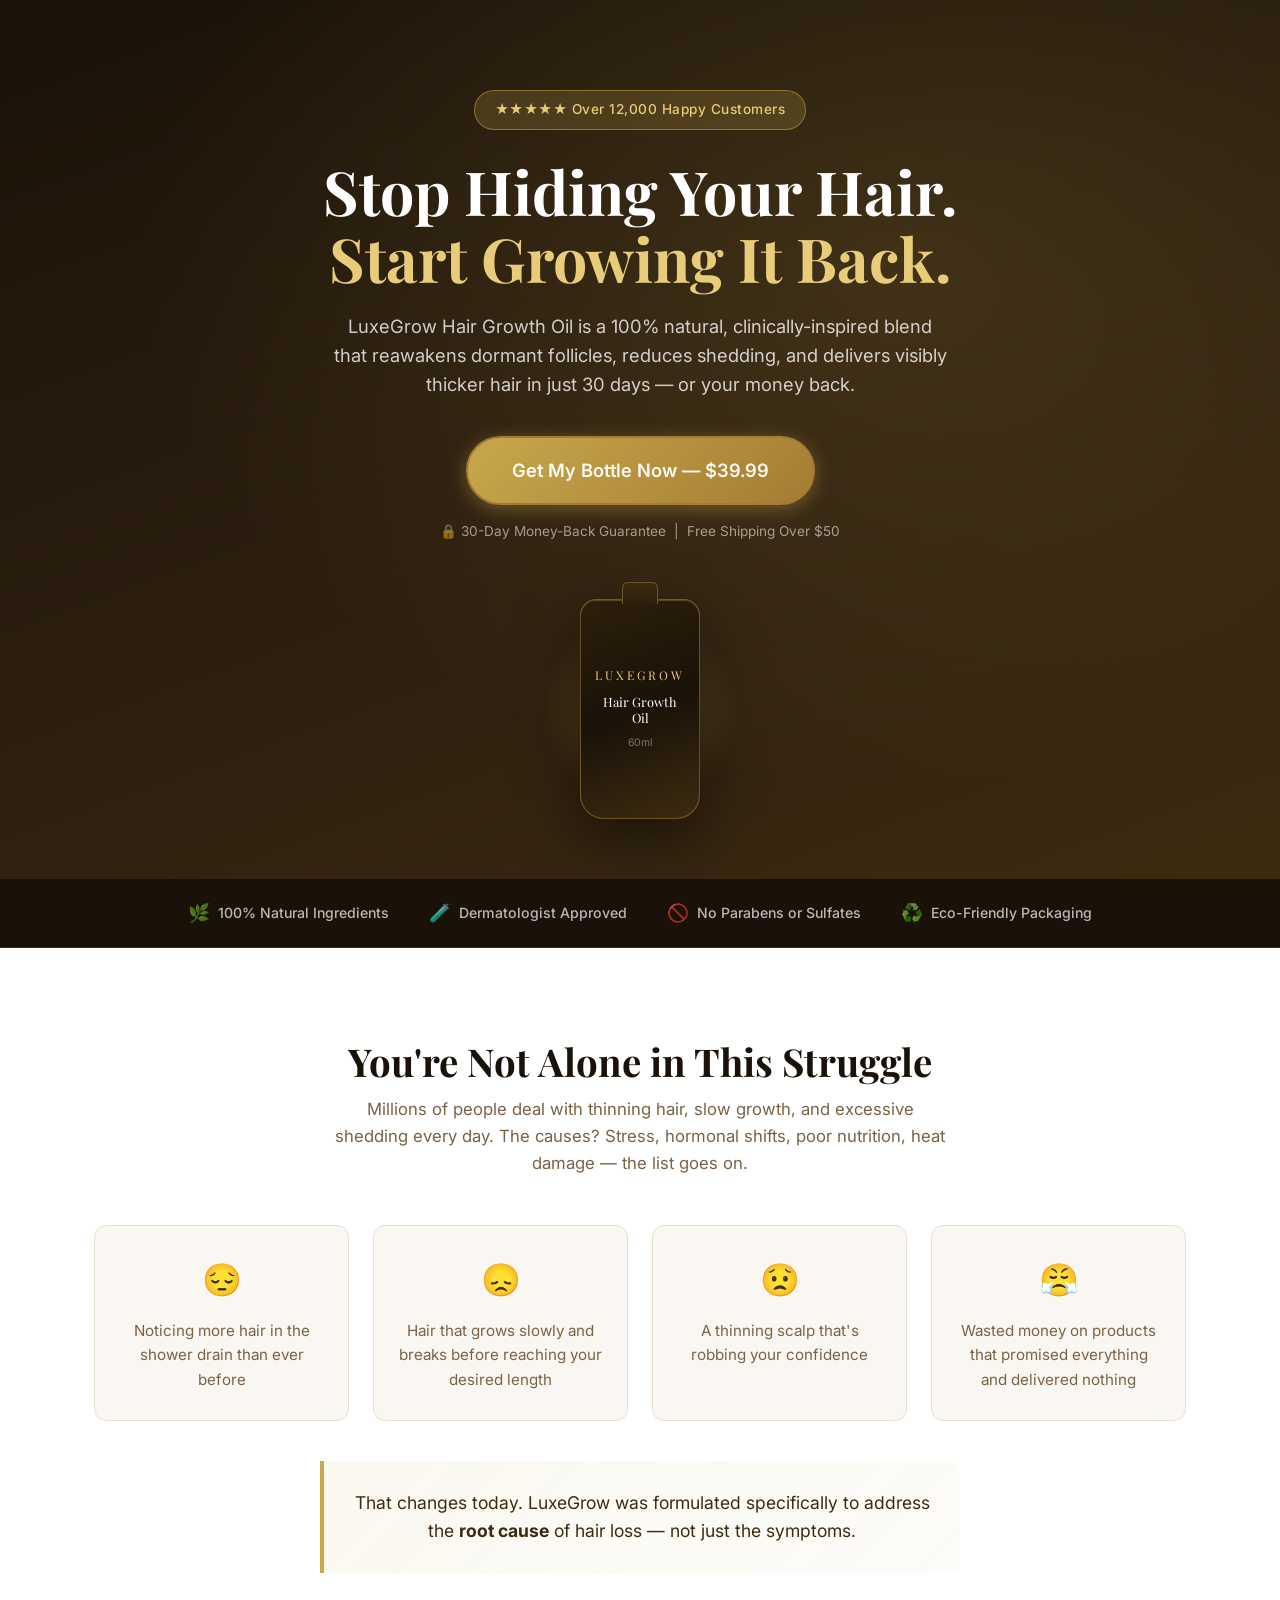
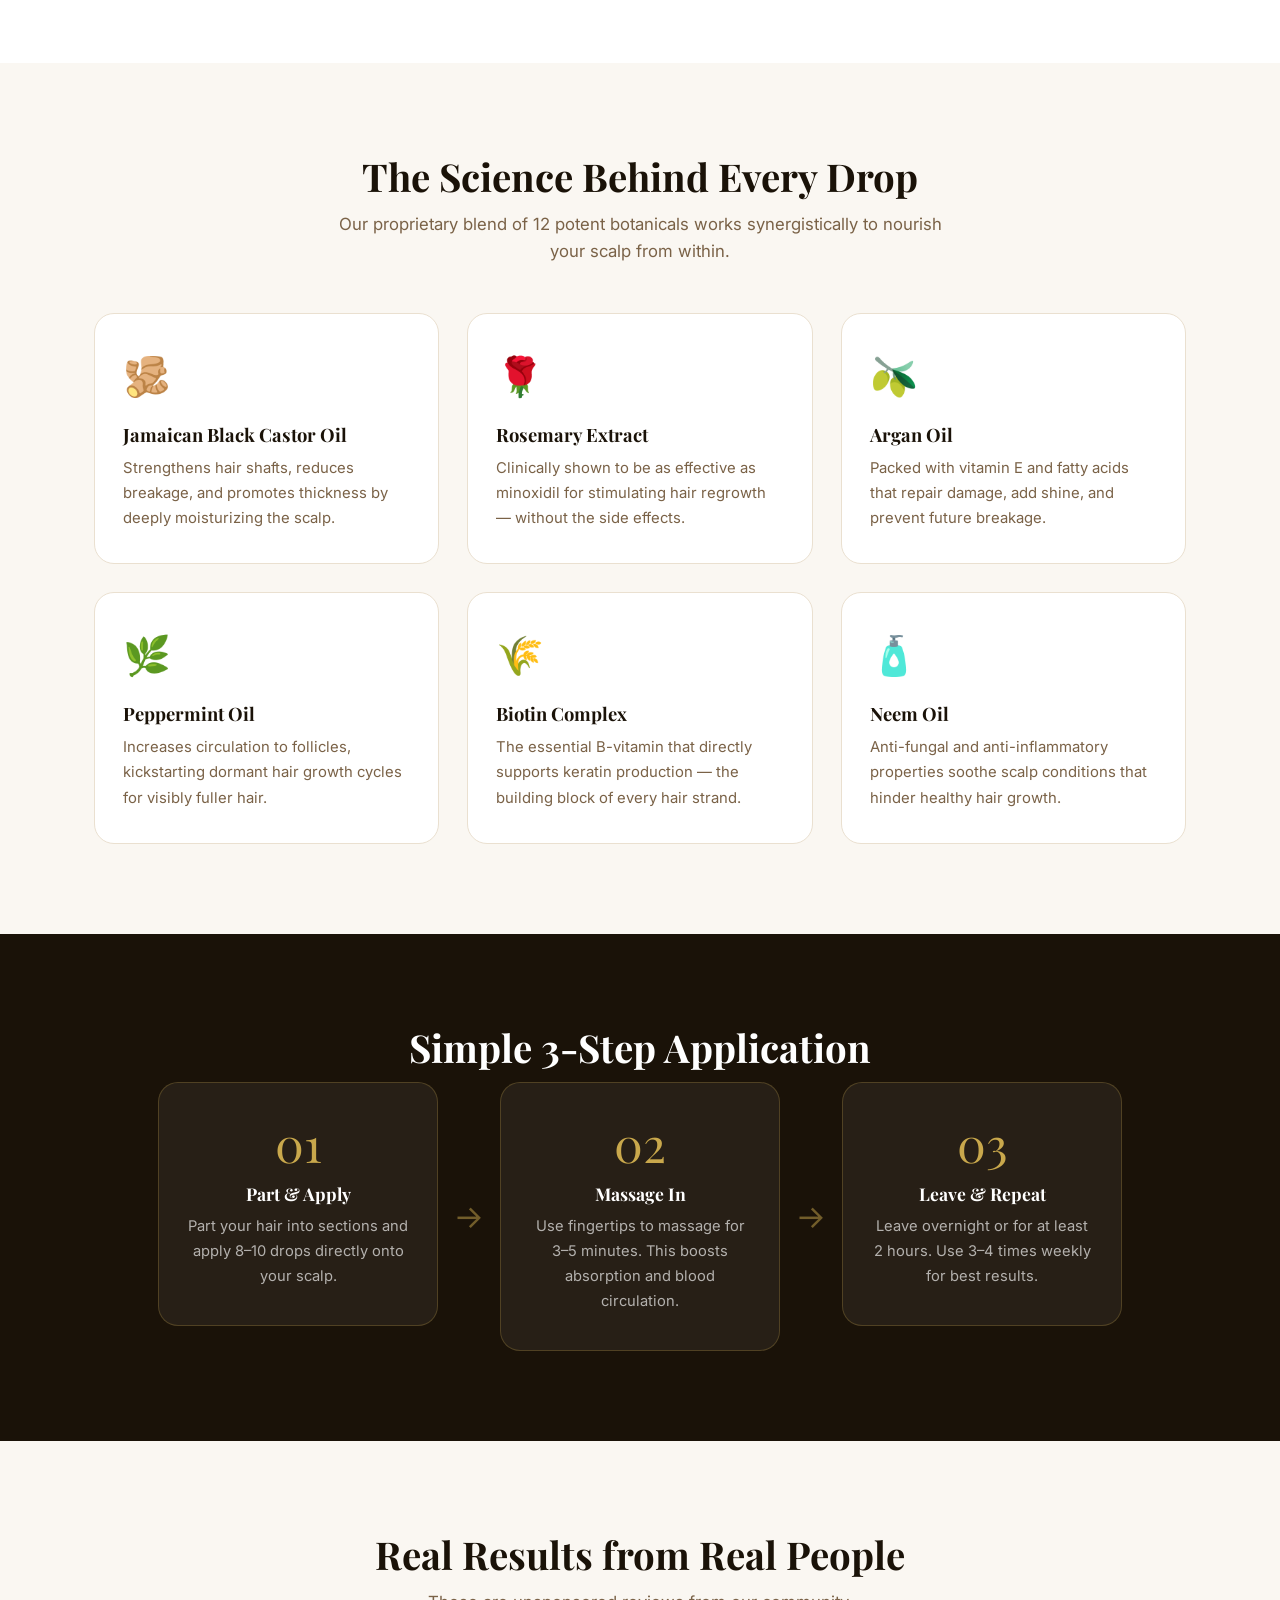
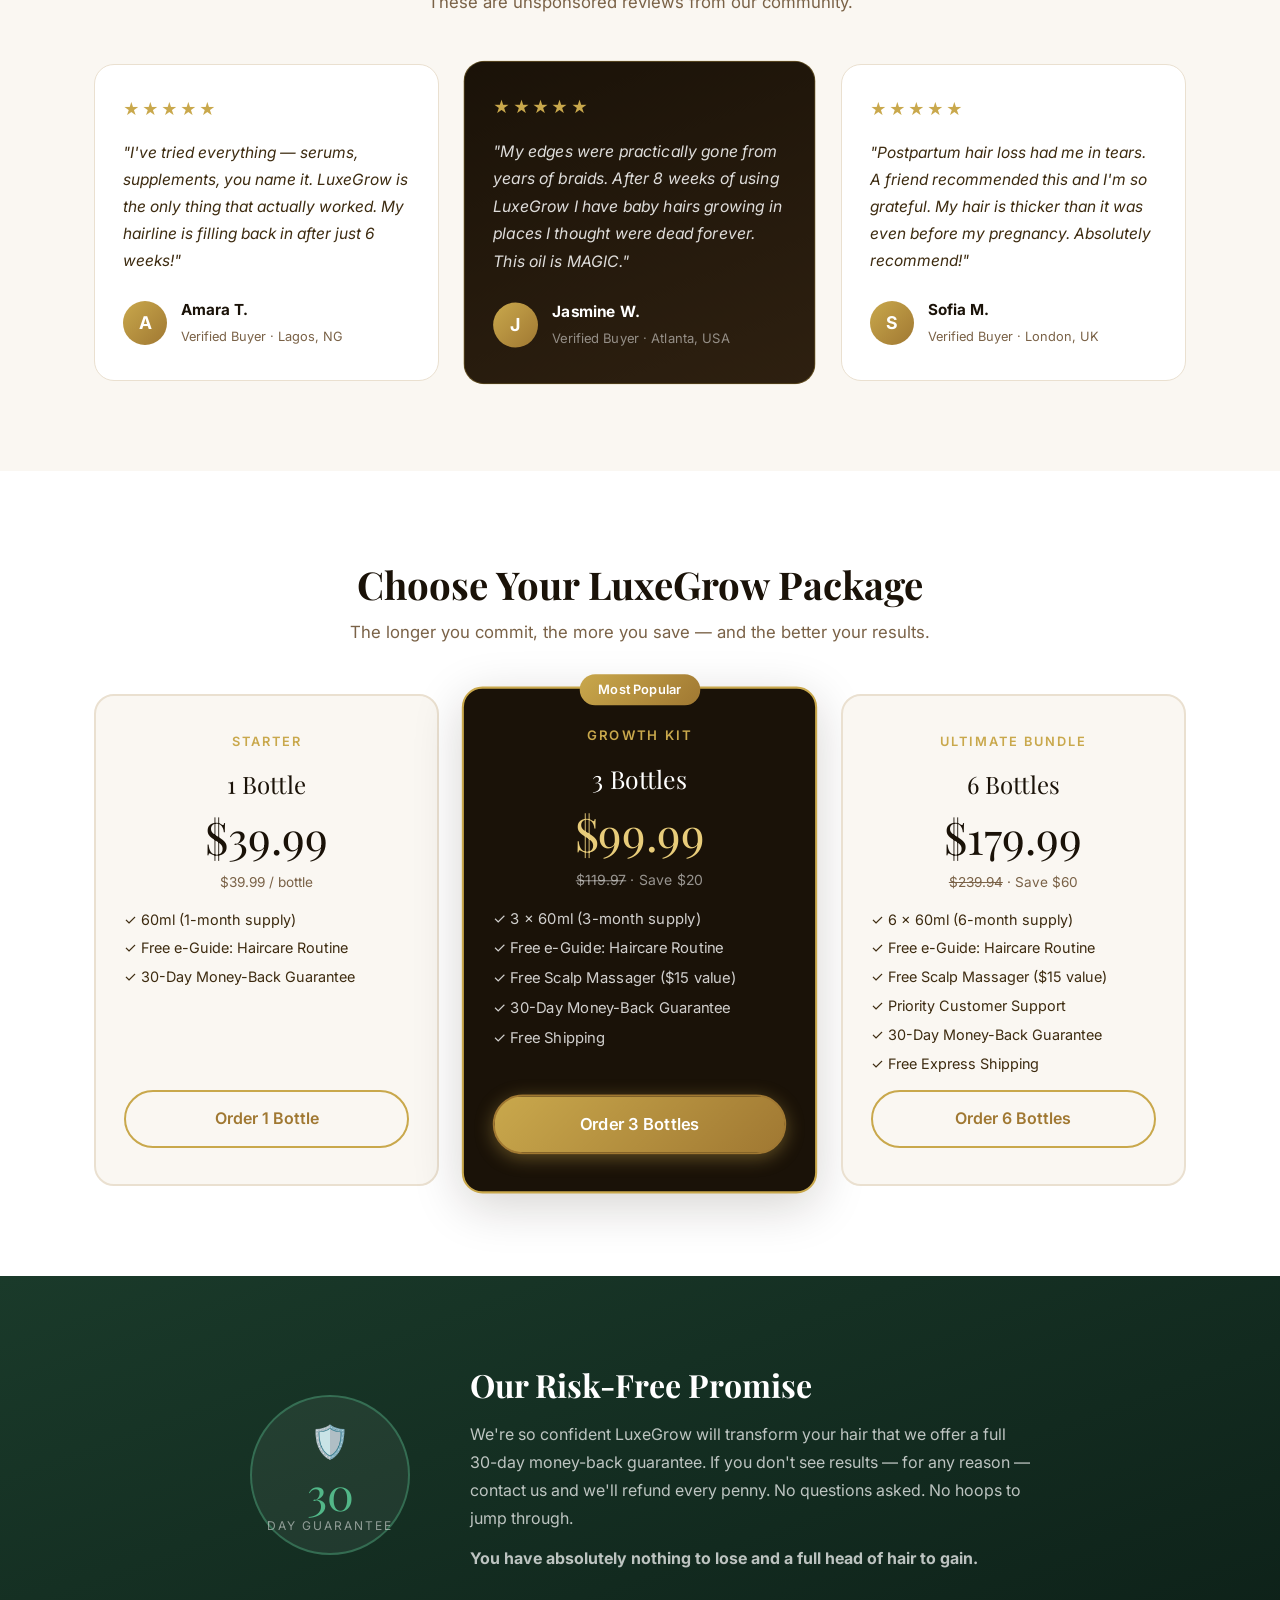
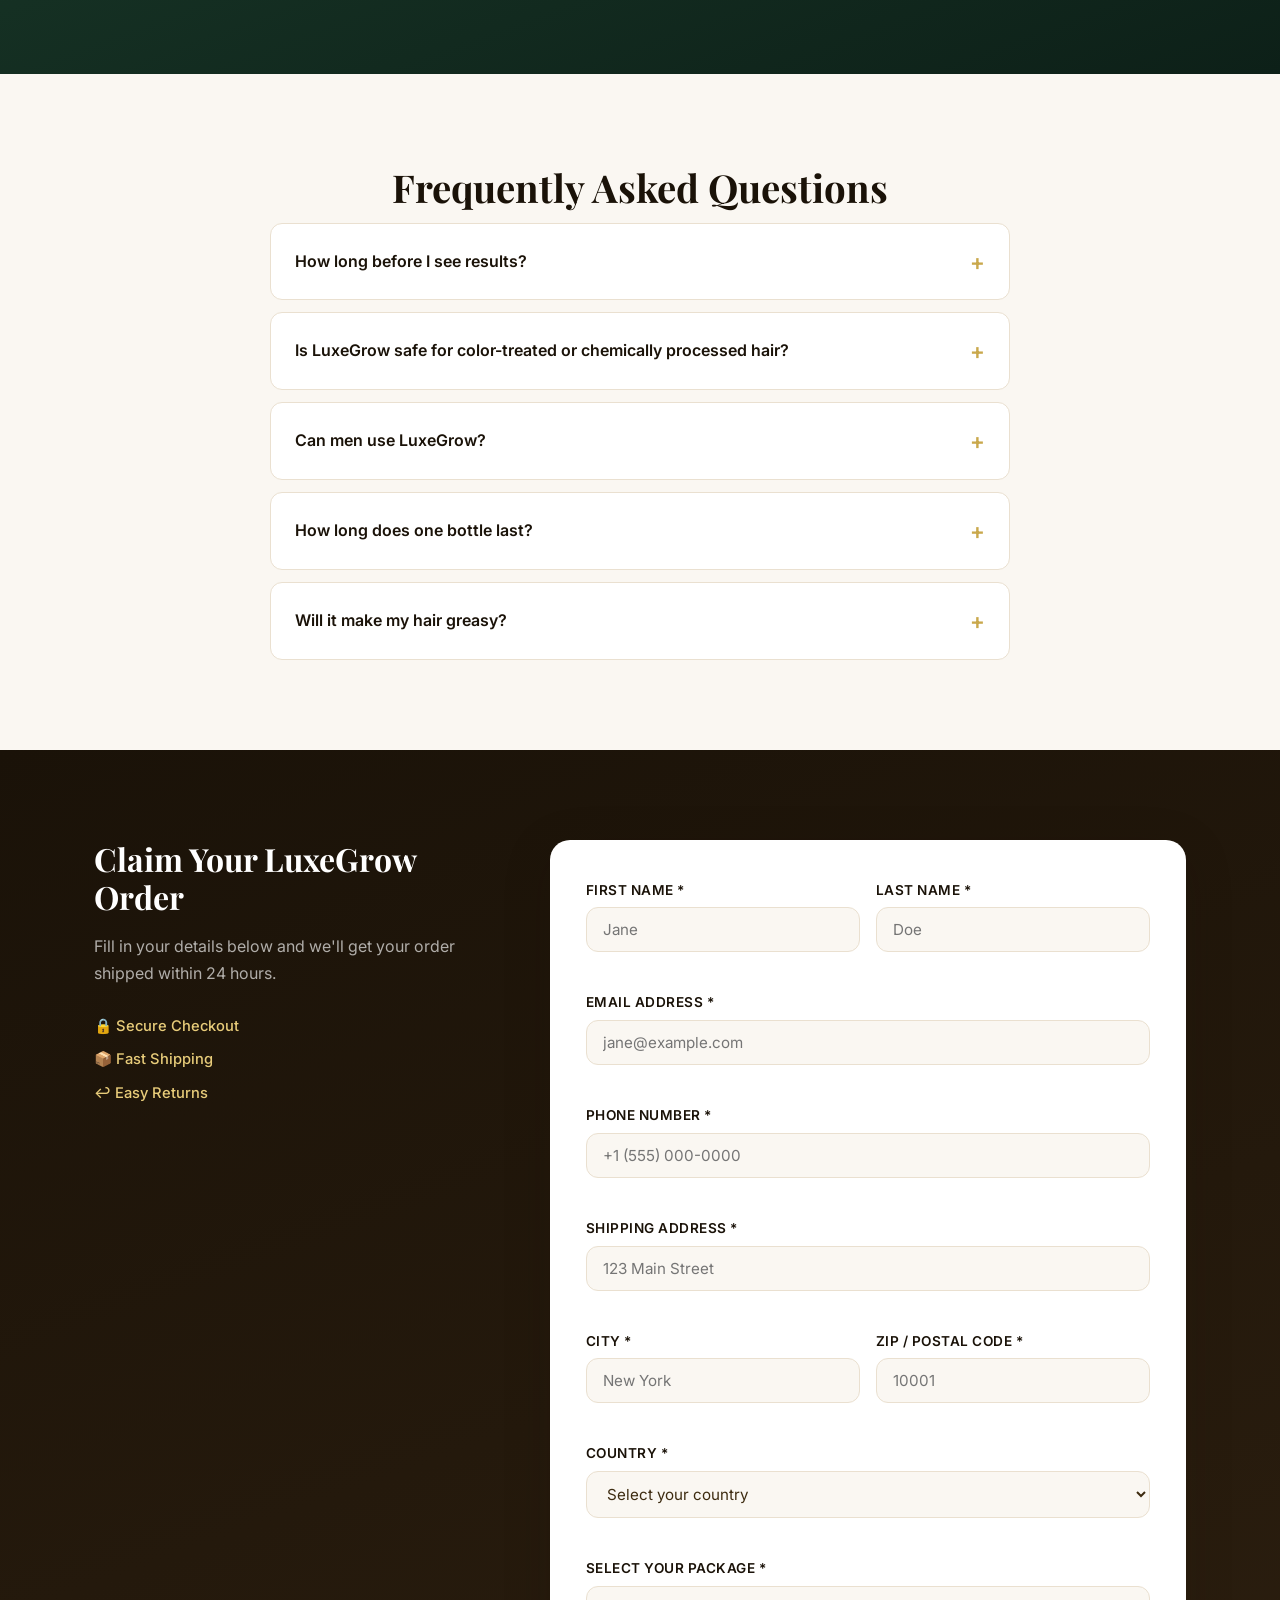
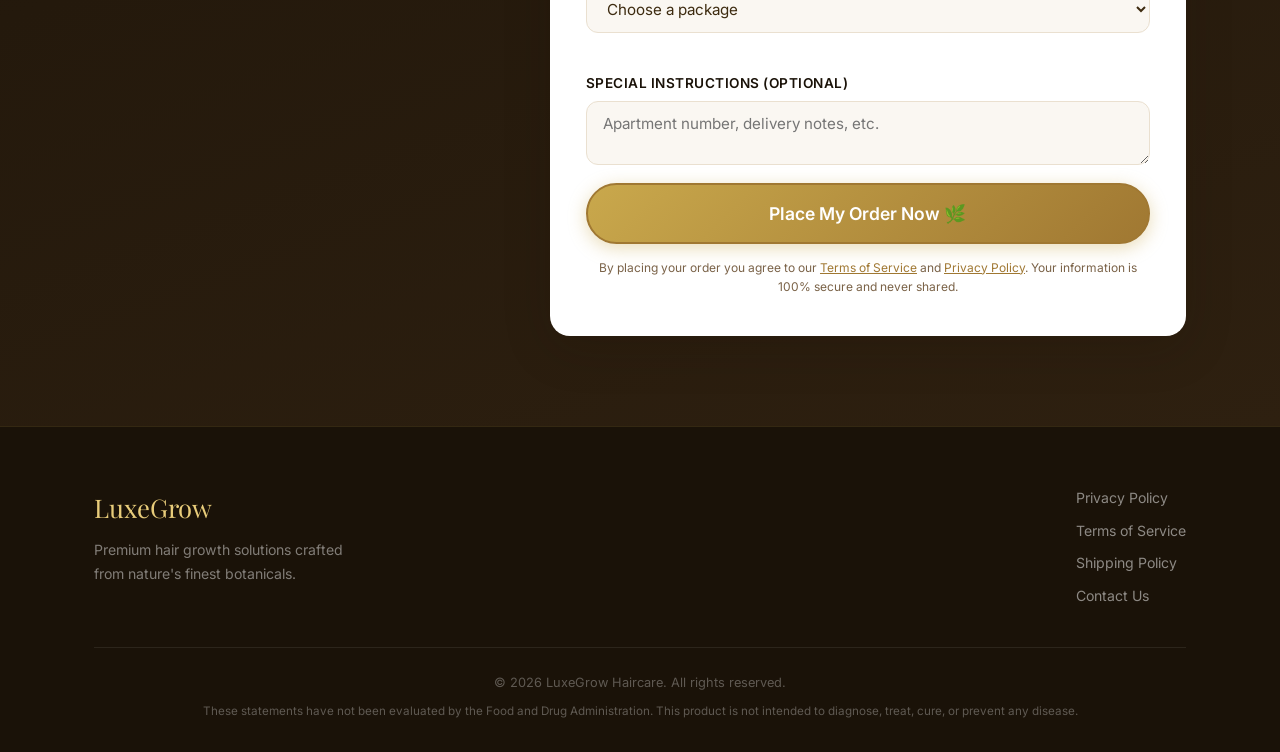
==== index.html @ 0741e871 "Add professional LuxeGrow hair growth oil sales page Full landing page with hero, ingredients, testi" ====
<!DOCTYPE html>
<html lang="en">
<head>
  <meta charset="UTF-8" />
  <meta name="viewport" content="width=device-width, initial-scale=1.0" />
  <title>LuxeGrow Hair Growth Oil — Regrow. Restore. Radiate.</title>
  <link rel="stylesheet" href="style.css" />
  <link href="https://fonts.googleapis.com/css2?family=Playfair+Display:wght@400;600;700&family=Inter:wght@300;400;500;600&display=swap" rel="stylesheet" />
</head>
<body>

  <!-- HERO -->
  <section class="hero">
    <div class="hero__badge">★★★★★ Over 12,000 Happy Customers</div>
    <h1 class="hero__headline">Stop Hiding Your Hair.<br><span>Start Growing It Back.</span></h1>
    <p class="hero__sub">LuxeGrow Hair Growth Oil is a 100% natural, clinically-inspired blend that reawakens dormant follicles, reduces shedding, and delivers visibly thicker hair in just 30 days — or your money back.</p>
    <a href="#order" class="btn btn--primary btn--lg">Get My Bottle Now — $39.99</a>
    <p class="hero__guarantee">🔒 30-Day Money-Back Guarantee &nbsp;|&nbsp; Free Shipping Over $50</p>
    <div class="hero__image-wrap">
      <div class="hero__product-visual">
        <div class="product-bottle">
          <div class="bottle-label">
            <div class="label-brand">LuxeGrow</div>
            <div class="label-name">Hair Growth<br>Oil</div>
            <div class="label-size">60ml</div>
          </div>
        </div>
        <div class="product-glow"></div>
      </div>
    </div>
  </section>

  <!-- SOCIAL PROOF BAR -->
  <section class="trust-bar">
    <div class="trust-bar__inner">
      <div class="trust-item">
        <span class="trust-icon">🌿</span>
        <span>100% Natural Ingredients</span>
      </div>
      <div class="trust-item">
        <span class="trust-icon">🧪</span>
        <span>Dermatologist Approved</span>
      </div>
      <div class="trust-item">
        <span class="trust-icon">🚫</span>
        <span>No Parabens or Sulfates</span>
      </div>
      <div class="trust-item">
        <span class="trust-icon">♻️</span>
        <span>Eco-Friendly Packaging</span>
      </div>
    </div>
  </section>

  <!-- PROBLEM / AGITATE -->
  <section class="section problem">
    <div class="container">
      <h2 class="section__title">You're Not Alone in This Struggle</h2>
      <p class="section__sub">Millions of people deal with thinning hair, slow growth, and excessive shedding every day. The causes? Stress, hormonal shifts, poor nutrition, heat damage — the list goes on.</p>
      <div class="pain-cards">
        <div class="pain-card">
          <div class="pain-icon">😔</div>
          <p>Noticing more hair in the shower drain than ever before</p>
        </div>
        <div class="pain-card">
          <div class="pain-icon">😞</div>
          <p>Hair that grows slowly and breaks before reaching your desired length</p>
        </div>
        <div class="pain-card">
          <div class="pain-icon">😟</div>
          <p>A thinning scalp that's robbing your confidence</p>
        </div>
        <div class="pain-card">
          <div class="pain-icon">😤</div>
          <p>Wasted money on products that promised everything and delivered nothing</p>
        </div>
      </div>
      <p class="problem__bridge">That changes today. LuxeGrow was formulated specifically to address the <strong>root cause</strong> of hair loss — not just the symptoms.</p>
    </div>
  </section>

  <!-- PRODUCT FEATURES -->
  <section class="section features">
    <div class="container">
      <h2 class="section__title">The Science Behind Every Drop</h2>
      <p class="section__sub">Our proprietary blend of 12 potent botanicals works synergistically to nourish your scalp from within.</p>
      <div class="features__grid">
        <div class="feature-card">
          <div class="feature-icon">🫚</div>
          <h3>Jamaican Black Castor Oil</h3>
          <p>Strengthens hair shafts, reduces breakage, and promotes thickness by deeply moisturizing the scalp.</p>
        </div>
        <div class="feature-card">
          <div class="feature-icon">🌹</div>
          <h3>Rosemary Extract</h3>
          <p>Clinically shown to be as effective as minoxidil for stimulating hair regrowth — without the side effects.</p>
        </div>
        <div class="feature-card">
          <div class="feature-icon">🫒</div>
          <h3>Argan Oil</h3>
          <p>Packed with vitamin E and fatty acids that repair damage, add shine, and prevent future breakage.</p>
        </div>
        <div class="feature-card">
          <div class="feature-icon">🌿</div>
          <h3>Peppermint Oil</h3>
          <p>Increases circulation to follicles, kickstarting dormant hair growth cycles for visibly fuller hair.</p>
        </div>
        <div class="feature-card">
          <div class="feature-icon">🌾</div>
          <h3>Biotin Complex</h3>
          <p>The essential B-vitamin that directly supports keratin production — the building block of every hair strand.</p>
        </div>
        <div class="feature-card">
          <div class="feature-icon">🧴</div>
          <h3>Neem Oil</h3>
          <p>Anti-fungal and anti-inflammatory properties soothe scalp conditions that hinder healthy hair growth.</p>
        </div>
      </div>
    </div>
  </section>

  <!-- HOW IT WORKS -->
  <section class="section how-it-works">
    <div class="container">
      <h2 class="section__title">Simple 3-Step Application</h2>
      <div class="steps">
        <div class="step">
          <div class="step__number">01</div>
          <h3>Part &amp; Apply</h3>
          <p>Part your hair into sections and apply 8–10 drops directly onto your scalp.</p>
        </div>
        <div class="step__arrow">→</div>
        <div class="step">
          <div class="step__number">02</div>
          <h3>Massage In</h3>
          <p>Use fingertips to massage for 3–5 minutes. This boosts absorption and blood circulation.</p>
        </div>
        <div class="step__arrow">→</div>
        <div class="step">
          <div class="step__number">03</div>
          <h3>Leave &amp; Repeat</h3>
          <p>Leave overnight or for at least 2 hours. Use 3–4 times weekly for best results.</p>
        </div>
      </div>
    </div>
  </section>

  <!-- BEFORE / AFTER TESTIMONIALS -->
  <section class="section testimonials">
    <div class="container">
      <h2 class="section__title">Real Results from Real People</h2>
      <p class="section__sub">These are unsponsored reviews from our community.</p>
      <div class="testimonials__grid">
        <div class="testimonial-card">
          <div class="testimonial__stars">★★★★★</div>
          <p class="testimonial__text">"I've tried everything — serums, supplements, you name it. LuxeGrow is the only thing that actually worked. My hairline is filling back in after just 6 weeks!"</p>
          <div class="testimonial__author">
            <div class="author-avatar">A</div>
            <div>
              <strong>Amara T.</strong>
              <span>Verified Buyer · Lagos, NG</span>
            </div>
          </div>
        </div>
        <div class="testimonial-card testimonial-card--featured">
          <div class="testimonial__stars">★★★★★</div>
          <p class="testimonial__text">"My edges were practically gone from years of braids. After 8 weeks of using LuxeGrow I have baby hairs growing in places I thought were dead forever. This oil is MAGIC."</p>
          <div class="testimonial__author">
            <div class="author-avatar">J</div>
            <div>
              <strong>Jasmine W.</strong>
              <span>Verified Buyer · Atlanta, USA</span>
            </div>
          </div>
        </div>
        <div class="testimonial-card">
          <div class="testimonial__stars">★★★★★</div>
          <p class="testimonial__text">"Postpartum hair loss had me in tears. A friend recommended this and I'm so grateful. My hair is thicker than it was even before my pregnancy. Absolutely recommend!"</p>
          <div class="testimonial__author">
            <div class="author-avatar">S</div>
            <div>
              <strong>Sofia M.</strong>
              <span>Verified Buyer · London, UK</span>
            </div>
          </div>
        </div>
      </div>
    </div>
  </section>

  <!-- PRICING / OFFER -->
  <section class="section pricing" id="pricing">
    <div class="container">
      <h2 class="section__title">Choose Your LuxeGrow Package</h2>
      <p class="section__sub">The longer you commit, the more you save — and the better your results.</p>
      <div class="pricing__grid">
        <div class="pricing-card">
          <div class="pricing-card__label">Starter</div>
          <div class="pricing-card__bottles">1 Bottle</div>
          <div class="pricing-card__price">$39.99</div>
          <div class="pricing-card__per">$39.99 / bottle</div>
          <ul class="pricing-card__perks">
            <li>✓ 60ml (1-month supply)</li>
            <li>✓ Free e-Guide: Haircare Routine</li>
            <li>✓ 30-Day Money-Back Guarantee</li>
          </ul>
          <a href="#order" class="btn btn--outline">Order 1 Bottle</a>
        </div>
        <div class="pricing-card pricing-card--popular">
          <div class="pricing-card__badge">Most Popular</div>
          <div class="pricing-card__label">Growth Kit</div>
          <div class="pricing-card__bottles">3 Bottles</div>
          <div class="pricing-card__price">$99.99</div>
          <div class="pricing-card__per"><s>$119.97</s> · Save $20</div>
          <ul class="pricing-card__perks">
            <li>✓ 3 × 60ml (3-month supply)</li>
            <li>✓ Free e-Guide: Haircare Routine</li>
            <li>✓ Free Scalp Massager ($15 value)</li>
            <li>✓ 30-Day Money-Back Guarantee</li>
            <li>✓ Free Shipping</li>
          </ul>
          <a href="#order" class="btn btn--primary">Order 3 Bottles</a>
        </div>
        <div class="pricing-card">
          <div class="pricing-card__label">Ultimate Bundle</div>
          <div class="pricing-card__bottles">6 Bottles</div>
          <div class="pricing-card__price">$179.99</div>
          <div class="pricing-card__per"><s>$239.94</s> · Save $60</div>
          <ul class="pricing-card__perks">
            <li>✓ 6 × 60ml (6-month supply)</li>
            <li>✓ Free e-Guide: Haircare Routine</li>
            <li>✓ Free Scalp Massager ($15 value)</li>
            <li>✓ Priority Customer Support</li>
            <li>✓ 30-Day Money-Back Guarantee</li>
            <li>✓ Free Express Shipping</li>
          </ul>
          <a href="#order" class="btn btn--outline">Order 6 Bottles</a>
        </div>
      </div>
    </div>
  </section>

  <!-- GUARANTEE -->
  <section class="section guarantee">
    <div class="container">
      <div class="guarantee__inner">
        <div class="guarantee__badge">
          <div class="guarantee__icon">🛡️</div>
          <div class="guarantee__days">30</div>
          <div class="guarantee__label">Day Guarantee</div>
        </div>
        <div class="guarantee__text">
          <h2>Our Risk-Free Promise</h2>
          <p>We're so confident LuxeGrow will transform your hair that we offer a full 30-day money-back guarantee. If you don't see results — for any reason — contact us and we'll refund every penny. No questions asked. No hoops to jump through.</p>
          <p><strong>You have absolutely nothing to lose and a full head of hair to gain.</strong></p>
        </div>
      </div>
    </div>
  </section>

  <!-- FAQ -->
  <section class="section faq">
    <div class="container">
      <h2 class="section__title">Frequently Asked Questions</h2>
      <div class="faq__list">
        <details class="faq__item">
          <summary>How long before I see results?</summary>
          <p>Most customers notice reduced shedding within 2 weeks. Visible new growth typically appears between weeks 4–8. For maximum density and thickness, we recommend a full 90-day regimen.</p>
        </details>
        <details class="faq__item">
          <summary>Is LuxeGrow safe for color-treated or chemically processed hair?</summary>
          <p>Yes! LuxeGrow is completely safe for all hair types including color-treated, relaxed, natural, and heat-styled hair. Our formula is free of harsh chemicals that could strip color or alter your hair's structure.</p>
        </details>
        <details class="faq__item">
          <summary>Can men use LuxeGrow?</summary>
          <p>Absolutely. LuxeGrow is formulated for all genders. It works effectively for both male and female pattern hair loss, receding hairlines, and general thinning.</p>
        </details>
        <details class="faq__item">
          <summary>How long does one bottle last?</summary>
          <p>One 60ml bottle lasts approximately 4–6 weeks with regular use (3–4 times per week). We recommend our 3-bottle bundle for a complete hair transformation cycle.</p>
        </details>
        <details class="faq__item">
          <summary>Will it make my hair greasy?</summary>
          <p>LuxeGrow is a lightweight, fast-absorbing formula. When used in the correct amount and massaged in properly, it absorbs without leaving a greasy residue. Always start with 8–10 drops and adjust to your preference.</p>
        </details>
      </div>
    </div>
  </section>

  <!-- ORDER FORM -->
  <section class="section order-section" id="order">
    <div class="container">
      <div class="order__wrapper">
        <div class="order__left">
          <h2>Claim Your LuxeGrow Order</h2>
          <p>Fill in your details below and we'll get your order shipped within 24 hours.</p>
          <div class="order__trust">
            <span>🔒 Secure Checkout</span>
            <span>📦 Fast Shipping</span>
            <span>↩️ Easy Returns</span>
          </div>
        </div>
        <div class="order__right">
          <form id="orderForm" class="order-form" novalidate>
            <div class="form-row">
              <div class="form-group">
                <label for="firstName">First Name *</label>
                <input type="text" id="firstName" name="firstName" placeholder="Jane" required />
                <span class="form-error" id="firstNameError"></span>
              </div>
              <div class="form-group">
                <label for="lastName">Last Name *</label>
                <input type="text" id="lastName" name="lastName" placeholder="Doe" required />
                <span class="form-error" id="lastNameError"></span>
              </div>
            </div>
            <div class="form-group">
              <label for="email">Email Address *</label>
              <input type="email" id="email" name="email" placeholder="jane@example.com" required />
              <span class="form-error" id="emailError"></span>
            </div>
            <div class="form-group">
              <label for="phone">Phone Number *</label>
              <input type="tel" id="phone" name="phone" placeholder="+1 (555) 000-0000" required />
              <span class="form-error" id="phoneError"></span>
            </div>
            <div class="form-group">
              <label for="address">Shipping Address *</label>
              <input type="text" id="address" name="address" placeholder="123 Main Street" required />
              <span class="form-error" id="addressError"></span>
            </div>
            <div class="form-row">
              <div class="form-group">
                <label for="city">City *</label>
                <input type="text" id="city" name="city" placeholder="New York" required />
                <span class="form-error" id="cityError"></span>
              </div>
              <div class="form-group">
                <label for="zip">ZIP / Postal Code *</label>
                <input type="text" id="zip" name="zip" placeholder="10001" required />
                <span class="form-error" id="zipError"></span>
              </div>
            </div>
            <div class="form-group">
              <label for="country">Country *</label>
              <select id="country" name="country" required>
                <option value="">Select your country</option>
                <option value="US">United States</option>
                <option value="GB">United Kingdom</option>
                <option value="CA">Canada</option>
                <option value="AU">Australia</option>
                <option value="NG">Nigeria</option>
                <option value="ZA">South Africa</option>
                <option value="GH">Ghana</option>
                <option value="OTHER">Other</option>
              </select>
              <span class="form-error" id="countryError"></span>
            </div>
            <div class="form-group">
              <label for="package">Select Your Package *</label>
              <select id="package" name="package" required>
                <option value="">Choose a package</option>
                <option value="starter">Starter — 1 Bottle · $39.99</option>
                <option value="growth">Growth Kit — 3 Bottles · $99.99 (Save $20)</option>
                <option value="ultimate">Ultimate Bundle — 6 Bottles · $179.99 (Save $60)</option>
              </select>
              <span class="form-error" id="packageError"></span>
            </div>
            <div class="form-group">
              <label for="notes">Special Instructions (optional)</label>
              <textarea id="notes" name="notes" rows="2" placeholder="Apartment number, delivery notes, etc."></textarea>
            </div>
            <button type="submit" class="btn btn--primary btn--full" id="submitBtn">
              <span id="btnText">Place My Order Now 🌿</span>
              <span id="btnLoading" style="display:none;">Processing...</span>
            </button>
            <p class="form__disclaimer">By placing your order you agree to our <a href="#">Terms of Service</a> and <a href="#">Privacy Policy</a>. Your information is 100% secure and never shared.</p>
          </form>
        </div>
      </div>
    </div>
  </section>

  <!-- FOOTER -->
  <footer class="footer">
    <div class="container">
      <div class="footer__inner">
        <div class="footer__brand">
          <div class="footer__logo">LuxeGrow</div>
          <p>Premium hair growth solutions crafted from nature's finest botanicals.</p>
        </div>
        <div class="footer__links">
          <a href="#">Privacy Policy</a>
          <a href="#">Terms of Service</a>
          <a href="#">Shipping Policy</a>
          <a href="#">Contact Us</a>
        </div>
      </div>
      <div class="footer__bottom">
        <p>© 2026 LuxeGrow Haircare. All rights reserved.</p>
        <p class="footer__disclaimer">These statements have not been evaluated by the Food and Drug Administration. This product is not intended to diagnose, treat, cure, or prevent any disease.</p>
      </div>
    </div>
  </footer>

  <script src="script.js"></script>
</body>
</html>
---- style.css ----
/* ============================================================
   LuxeGrow Haircare — Sales Page Styles
   ============================================================ */

*, *::before, *::after { box-sizing: border-box; margin: 0; padding: 0; }

:root {
  --gold:       #C9A84C;
  --gold-light: #E8CC7A;
  --gold-dark:  #A07832;
  --cream:      #FAF7F2;
  --dark:       #1A1208;
  --dark-mid:   #2E2010;
  --text:       #3D2B10;
  --text-light: #7A6247;
  --white:      #FFFFFF;
  --border:     #EAE0D0;
  --green:      #2D6A4F;
  --green-light:#52B788;
  --radius:     12px;
  --radius-lg:  20px;
  --shadow:     0 4px 24px rgba(26,18,8,0.10);
  --shadow-lg:  0 12px 48px rgba(26,18,8,0.18);
}

html { scroll-behavior: smooth; }

body {
  font-family: 'Inter', sans-serif;
  color: var(--text);
  background: var(--cream);
  line-height: 1.6;
}

.container {
  max-width: 1140px;
  margin: 0 auto;
  padding: 0 24px;
}

/* ── TYPOGRAPHY ─────────────────────────────────────────── */
h1, h2, h3 { font-family: 'Playfair Display', serif; line-height: 1.2; }

.section__title {
  font-size: clamp(1.8rem, 3vw, 2.8rem);
  color: var(--dark);
  text-align: center;
  margin-bottom: 12px;
}

.section__sub {
  font-size: 1.05rem;
  color: var(--text-light);
  text-align: center;
  max-width: 620px;
  margin: 0 auto 48px;
}

/* ── BUTTONS ────────────────────────────────────────────── */
.btn {
  display: inline-block;
  padding: 14px 32px;
  border-radius: 50px;
  font-family: 'Inter', sans-serif;
  font-weight: 600;
  font-size: 1rem;
  text-decoration: none;
  cursor: pointer;
  border: 2px solid transparent;
  transition: all 0.25s ease;
  text-align: center;
}

.btn--primary {
  background: linear-gradient(135deg, var(--gold), var(--gold-dark));
  color: var(--white);
  border-color: var(--gold-dark);
  box-shadow: 0 4px 18px rgba(201,168,76,0.40);
}
.btn--primary:hover {
  background: linear-gradient(135deg, var(--gold-light), var(--gold));
  transform: translateY(-2px);
  box-shadow: 0 8px 28px rgba(201,168,76,0.55);
}

.btn--outline {
  background: transparent;
  color: var(--gold-dark);
  border-color: var(--gold);
}
.btn--outline:hover {
  background: var(--gold);
  color: var(--white);
  transform: translateY(-2px);
}

.btn--lg { padding: 18px 44px; font-size: 1.15rem; }
.btn--full { width: 100%; padding: 18px; font-size: 1.1rem; }

/* ── HERO ───────────────────────────────────────────────── */
.hero {
  background: linear-gradient(160deg, var(--dark) 0%, var(--dark-mid) 60%, #3D2B10 100%);
  color: var(--white);
  text-align: center;
  padding: 90px 24px 60px;
  position: relative;
  overflow: hidden;
}

.hero::before {
  content: '';
  position: absolute;
  inset: 0;
  background: radial-gradient(ellipse at 70% 30%, rgba(201,168,76,0.15) 0%, transparent 60%);
}

.hero__badge {
  display: inline-block;
  background: rgba(201,168,76,0.2);
  border: 1px solid rgba(201,168,76,0.5);
  color: var(--gold-light);
  padding: 8px 20px;
  border-radius: 50px;
  font-size: 0.85rem;
  font-weight: 500;
  letter-spacing: 0.5px;
  margin-bottom: 28px;
  position: relative;
}

.hero__headline {
  font-size: clamp(2.2rem, 5vw, 3.8rem);
  color: var(--white);
  max-width: 760px;
  margin: 0 auto 20px;
  line-height: 1.1;
  position: relative;
}

.hero__headline span {
  color: var(--gold-light);
  display: block;
}

.hero__sub {
  font-size: clamp(1rem, 1.5vw, 1.15rem);
  color: rgba(255,255,255,0.78);
  max-width: 620px;
  margin: 0 auto 36px;
  position: relative;
}

.hero__guarantee {
  margin-top: 16px;
  font-size: 0.85rem;
  color: rgba(255,255,255,0.55);
  position: relative;
}

/* Product bottle illustration */
.hero__image-wrap {
  display: flex;
  justify-content: center;
  margin-top: 56px;
  position: relative;
}

.hero__product-visual {
  position: relative;
  display: inline-flex;
  align-items: center;
  justify-content: center;
}

.product-bottle {
  width: 120px;
  height: 220px;
  background: linear-gradient(160deg, #2D1F0A 0%, #1A1208 50%, #3D2B10 100%);
  border-radius: 16px 16px 24px 24px;
  border: 1px solid rgba(201,168,76,0.4);
  display: flex;
  align-items: center;
  justify-content: center;
  box-shadow: 0 20px 60px rgba(0,0,0,0.5), inset 0 1px 0 rgba(201,168,76,0.3);
  position: relative;
  z-index: 2;
  animation: floatBottle 3s ease-in-out infinite;
}

.product-bottle::before {
  content: '';
  position: absolute;
  top: -18px;
  left: 50%;
  transform: translateX(-50%);
  width: 36px;
  height: 22px;
  background: linear-gradient(180deg, #3D2B10, #2D1F0A);
  border-radius: 6px 6px 0 0;
  border: 1px solid rgba(201,168,76,0.4);
  border-bottom: none;
}

.bottle-label {
  text-align: center;
  padding: 16px 10px;
}

.label-brand {
  font-family: 'Playfair Display', serif;
  color: var(--gold-light);
  font-size: 0.75rem;
  letter-spacing: 3px;
  text-transform: uppercase;
  margin-bottom: 8px;
}

.label-name {
  font-family: 'Playfair Display', serif;
  color: var(--white);
  font-size: 0.8rem;
  line-height: 1.3;
  margin-bottom: 8px;
}

.label-size {
  color: rgba(255,255,255,0.4);
  font-size: 0.65rem;
}

.product-glow {
  position: absolute;
  width: 200px;
  height: 200px;
  background: radial-gradient(circle, rgba(201,168,76,0.35) 0%, transparent 70%);
  border-radius: 50%;
  z-index: 1;
  animation: pulseGlow 3s ease-in-out infinite;
}

@keyframes floatBottle {
  0%, 100% { transform: translateY(0); }
  50% { transform: translateY(-12px); }
}

@keyframes pulseGlow {
  0%, 100% { opacity: 0.5; transform: scale(1); }
  50% { opacity: 1; transform: scale(1.15); }
}

/* ── TRUST BAR ──────────────────────────────────────────── */
.trust-bar {
  background: var(--dark);
  padding: 20px 24px;
  border-bottom: 1px solid rgba(201,168,76,0.2);
}

.trust-bar__inner {
  max-width: 1140px;
  margin: 0 auto;
  display: flex;
  justify-content: center;
  align-items: center;
  gap: 40px;
  flex-wrap: wrap;
}

.trust-item {
  display: flex;
  align-items: center;
  gap: 8px;
  color: rgba(255,255,255,0.7);
  font-size: 0.88rem;
  font-weight: 500;
}

.trust-icon { font-size: 1.1rem; }

/* ── SECTIONS ───────────────────────────────────────────── */
.section {
  padding: 90px 0;
}

/* ── PROBLEM ────────────────────────────────────────────── */
.problem { background: var(--white); }

.pain-cards {
  display: grid;
  grid-template-columns: repeat(auto-fit, minmax(220px, 1fr));
  gap: 24px;
  margin-bottom: 40px;
}

.pain-card {
  background: var(--cream);
  border: 1px solid var(--border);
  border-radius: var(--radius);
  padding: 28px 24px;
  text-align: center;
}

.pain-icon { font-size: 2rem; margin-bottom: 14px; }

.pain-card p { color: var(--text-light); font-size: 0.95rem; }

.problem__bridge {
  text-align: center;
  font-size: 1.1rem;
  color: var(--text);
  max-width: 640px;
  margin: 0 auto;
  padding: 28px;
  background: linear-gradient(135deg, rgba(201,168,76,0.08), rgba(201,168,76,0.04));
  border-left: 4px solid var(--gold);
  border-radius: 0 var(--radius) var(--radius) 0;
}

/* ── FEATURES ───────────────────────────────────────────── */
.features { background: var(--cream); }

.features__grid {
  display: grid;
  grid-template-columns: repeat(auto-fit, minmax(300px, 1fr));
  gap: 28px;
}

.feature-card {
  background: var(--white);
  border: 1px solid var(--border);
  border-radius: var(--radius-lg);
  padding: 32px 28px;
  transition: transform 0.25s ease, box-shadow 0.25s ease;
}

.feature-card:hover {
  transform: translateY(-4px);
  box-shadow: var(--shadow-lg);
}

.feature-icon { font-size: 2.4rem; margin-bottom: 16px; }

.feature-card h3 {
  font-family: 'Playfair Display', serif;
  font-size: 1.15rem;
  color: var(--dark);
  margin-bottom: 10px;
}

.feature-card p { color: var(--text-light); font-size: 0.93rem; line-height: 1.7; }

/* ── HOW IT WORKS ───────────────────────────────────────── */
.how-it-works { background: var(--dark); }
.how-it-works .section__title { color: var(--white); }
.how-it-works .section__sub { color: rgba(255,255,255,0.6); }

.steps {
  display: flex;
  align-items: flex-start;
  justify-content: center;
  gap: 16px;
  flex-wrap: wrap;
}

.step {
  background: rgba(255,255,255,0.06);
  border: 1px solid rgba(201,168,76,0.25);
  border-radius: var(--radius-lg);
  padding: 36px 28px;
  max-width: 280px;
  text-align: center;
  flex: 1;
  min-width: 220px;
}

.step__number {
  font-family: 'Playfair Display', serif;
  font-size: 3rem;
  color: var(--gold);
  line-height: 1;
  margin-bottom: 16px;
}

.step h3 {
  color: var(--white);
  font-size: 1.1rem;
  margin-bottom: 10px;
}

.step p { color: rgba(255,255,255,0.65); font-size: 0.92rem; line-height: 1.7; }

.step__arrow {
  font-size: 2rem;
  color: var(--gold);
  align-self: center;
  opacity: 0.5;
}

/* ── TESTIMONIALS ───────────────────────────────────────── */
.testimonials { background: var(--cream); }

.testimonials__grid {
  display: grid;
  grid-template-columns: repeat(auto-fit, minmax(280px, 1fr));
  gap: 28px;
}

.testimonial-card {
  background: var(--white);
  border: 1px solid var(--border);
  border-radius: var(--radius-lg);
  padding: 32px 28px;
}

.testimonial-card--featured {
  background: linear-gradient(160deg, var(--dark), var(--dark-mid));
  border-color: rgba(201,168,76,0.35);
  transform: scale(1.02);
}

.testimonial__stars {
  color: var(--gold);
  font-size: 1rem;
  letter-spacing: 2px;
  margin-bottom: 16px;
}

.testimonial__text {
  font-size: 0.97rem;
  line-height: 1.75;
  color: var(--text);
  margin-bottom: 24px;
  font-style: italic;
}

.testimonial-card--featured .testimonial__text { color: rgba(255,255,255,0.85); }

.testimonial__author {
  display: flex;
  align-items: center;
  gap: 14px;
}

.author-avatar {
  width: 44px;
  height: 44px;
  border-radius: 50%;
  background: linear-gradient(135deg, var(--gold), var(--gold-dark));
  display: flex;
  align-items: center;
  justify-content: center;
  color: var(--white);
  font-weight: 700;
  font-size: 1.1rem;
  flex-shrink: 0;
}

.testimonial__author strong {
  display: block;
  color: var(--dark);
  font-size: 0.95rem;
}

.testimonial-card--featured .testimonial__author strong { color: var(--white); }

.testimonial__author span {
  font-size: 0.8rem;
  color: var(--text-light);
}

.testimonial-card--featured .testimonial__author span { color: rgba(255,255,255,0.5); }

/* ── PRICING ────────────────────────────────────────────── */
.pricing { background: var(--white); }

.pricing__grid {
  display: grid;
  grid-template-columns: repeat(auto-fit, minmax(280px, 1fr));
  gap: 28px;
  align-items: stretch;
}

.pricing-card {
  background: var(--cream);
  border: 2px solid var(--border);
  border-radius: var(--radius-lg);
  padding: 36px 28px;
  text-align: center;
  position: relative;
  display: flex;
  flex-direction: column;
  gap: 12px;
}

.pricing-card--popular {
  background: var(--dark);
  border-color: var(--gold);
  color: var(--white);
  transform: scale(1.03);
  box-shadow: var(--shadow-lg);
}

.pricing-card__badge {
  position: absolute;
  top: -14px;
  left: 50%;
  transform: translateX(-50%);
  background: linear-gradient(135deg, var(--gold), var(--gold-dark));
  color: var(--white);
  padding: 5px 18px;
  border-radius: 50px;
  font-size: 0.78rem;
  font-weight: 600;
  white-space: nowrap;
}

.pricing-card__label {
  font-size: 0.8rem;
  text-transform: uppercase;
  letter-spacing: 2px;
  color: var(--gold);
  font-weight: 600;
}

.pricing-card__bottles {
  font-family: 'Playfair Display', serif;
  font-size: 1.5rem;
  color: var(--dark);
}

.pricing-card--popular .pricing-card__bottles { color: var(--white); }

.pricing-card__price {
  font-family: 'Playfair Display', serif;
  font-size: 2.8rem;
  color: var(--dark);
  line-height: 1;
}

.pricing-card--popular .pricing-card__price { color: var(--gold-light); }

.pricing-card__per {
  font-size: 0.85rem;
  color: var(--text-light);
}

.pricing-card--popular .pricing-card__per { color: rgba(255,255,255,0.55); }

.pricing-card__perks {
  list-style: none;
  text-align: left;
  font-size: 0.9rem;
  color: var(--text);
  line-height: 2;
  flex: 1;
}

.pricing-card--popular .pricing-card__perks { color: rgba(255,255,255,0.8); }

/* ── GUARANTEE ──────────────────────────────────────────── */
.guarantee {
  background: linear-gradient(160deg, #1A3A2A, #0D2018);
}

.guarantee__inner {
  display: flex;
  align-items: center;
  gap: 60px;
  flex-wrap: wrap;
  justify-content: center;
}

.guarantee__badge {
  text-align: center;
  flex-shrink: 0;
  background: rgba(255,255,255,0.06);
  border: 2px solid rgba(82,183,136,0.4);
  border-radius: 50%;
  width: 160px;
  height: 160px;
  display: flex;
  flex-direction: column;
  align-items: center;
  justify-content: center;
}

.guarantee__icon { font-size: 2rem; margin-bottom: 4px; }

.guarantee__days {
  font-family: 'Playfair Display', serif;
  font-size: 2.8rem;
  color: var(--green-light);
  line-height: 1;
}

.guarantee__label {
  font-size: 0.75rem;
  text-transform: uppercase;
  letter-spacing: 2px;
  color: rgba(255,255,255,0.5);
}

.guarantee__text { max-width: 560px; }

.guarantee__text h2 {
  color: var(--white);
  font-size: 2rem;
  margin-bottom: 16px;
}

.guarantee__text p {
  color: rgba(255,255,255,0.72);
  font-size: 1rem;
  line-height: 1.75;
  margin-bottom: 12px;
}

/* ── FAQ ────────────────────────────────────────────────── */
.faq { background: var(--cream); }

.faq__list {
  max-width: 740px;
  margin: 0 auto;
  display: flex;
  flex-direction: column;
  gap: 12px;
}

.faq__item {
  background: var(--white);
  border: 1px solid var(--border);
  border-radius: var(--radius);
  overflow: hidden;
}

.faq__item summary {
  padding: 20px 24px;
  font-weight: 600;
  font-size: 1rem;
  color: var(--dark);
  cursor: pointer;
  list-style: none;
  display: flex;
  justify-content: space-between;
  align-items: center;
}

.faq__item summary::-webkit-details-marker { display: none; }

.faq__item summary::after {
  content: '+';
  font-size: 1.4rem;
  color: var(--gold);
  flex-shrink: 0;
  transition: transform 0.25s;
}

.faq__item[open] summary::after { transform: rotate(45deg); }

.faq__item p {
  padding: 0 24px 20px;
  color: var(--text-light);
  font-size: 0.95rem;
  line-height: 1.75;
}

/* ── ORDER FORM ─────────────────────────────────────────── */
.order-section {
  background: linear-gradient(160deg, var(--dark), var(--dark-mid));
}

.order__wrapper {
  display: grid;
  grid-template-columns: 1fr 1.4fr;
  gap: 60px;
  align-items: start;
}

.order__left h2 {
  font-size: clamp(1.8rem, 2.5vw, 2.4rem);
  color: var(--white);
  margin-bottom: 16px;
}

.order__left p {
  color: rgba(255,255,255,0.65);
  font-size: 1rem;
  line-height: 1.7;
  margin-bottom: 28px;
}

.order__trust {
  display: flex;
  flex-direction: column;
  gap: 10px;
}

.order__trust span {
  color: var(--gold-light);
  font-size: 0.92rem;
  font-weight: 500;
}

.order-form {
  background: var(--white);
  border-radius: var(--radius-lg);
  padding: 40px 36px;
  box-shadow: var(--shadow-lg);
}

.form-row {
  display: grid;
  grid-template-columns: 1fr 1fr;
  gap: 16px;
}

.form-group {
  display: flex;
  flex-direction: column;
  gap: 6px;
  margin-bottom: 18px;
}

.form-group label {
  font-size: 0.85rem;
  font-weight: 600;
  color: var(--dark);
  text-transform: uppercase;
  letter-spacing: 0.5px;
}

.form-group input,
.form-group select,
.form-group textarea {
  padding: 12px 16px;
  border: 1.5px solid var(--border);
  border-radius: var(--radius);
  font-family: 'Inter', sans-serif;
  font-size: 0.95rem;
  color: var(--text);
  background: var(--cream);
  transition: border-color 0.2s, box-shadow 0.2s;
  outline: none;
}

.form-group input:focus,
.form-group select:focus,
.form-group textarea:focus {
  border-color: var(--gold);
  box-shadow: 0 0 0 3px rgba(201,168,76,0.15);
  background: var(--white);
}

.form-group input.invalid,
.form-group select.invalid {
  border-color: #e53e3e;
  box-shadow: 0 0 0 3px rgba(229,62,62,0.1);
}

.form-error {
  font-size: 0.78rem;
  color: #e53e3e;
  min-height: 16px;
}

.form__disclaimer {
  font-size: 0.75rem;
  color: var(--text-light);
  text-align: center;
  margin-top: 14px;
  line-height: 1.6;
}

.form__disclaimer a {
  color: var(--gold-dark);
  text-decoration: underline;
}

/* ── FOOTER ─────────────────────────────────────────────── */
.footer {
  background: var(--dark);
  padding: 60px 0 30px;
  border-top: 1px solid rgba(201,168,76,0.15);
}

.footer__inner {
  display: flex;
  justify-content: space-between;
  align-items: flex-start;
  gap: 40px;
  flex-wrap: wrap;
  margin-bottom: 40px;
}

.footer__logo {
  font-family: 'Playfair Display', serif;
  font-size: 1.6rem;
  color: var(--gold-light);
  margin-bottom: 10px;
}

.footer__brand p {
  color: rgba(255,255,255,0.45);
  font-size: 0.88rem;
  max-width: 280px;
  line-height: 1.7;
}

.footer__links {
  display: flex;
  flex-direction: column;
  gap: 10px;
}

.footer__links a {
  color: rgba(255,255,255,0.5);
  font-size: 0.88rem;
  text-decoration: none;
  transition: color 0.2s;
}

.footer__links a:hover { color: var(--gold-light); }

.footer__bottom {
  border-top: 1px solid rgba(255,255,255,0.08);
  padding-top: 24px;
  text-align: center;
}

.footer__bottom p {
  color: rgba(255,255,255,0.3);
  font-size: 0.8rem;
  line-height: 1.7;
}

.footer__disclaimer { margin-top: 8px; font-size: 0.73rem !important; }

/* ============================================================
   THANK YOU PAGE
   ============================================================ */
.thankyou-page {
  background: linear-gradient(160deg, var(--dark) 0%, var(--dark-mid) 100%);
  min-height: 100vh;
  display: flex;
  align-items: center;
  justify-content: center;
  padding: 40px 24px;
}

.ty-wrapper {
  max-width: 680px;
  width: 100%;
  text-align: center;
  position: relative;
  z-index: 2;
}

.ty-check {
  margin-bottom: 32px;
}

.ty-checkmark {
  width: 80px;
  height: 80px;
}

.ty-checkmark__circle {
  stroke: var(--green-light);
  stroke-width: 2;
  stroke-dasharray: 166;
  stroke-dashoffset: 166;
  animation: stroke 0.6s cubic-bezier(0.65,0,0.45,1) forwards;
}

.ty-checkmark__check {
  stroke: var(--green-light);
  stroke-width: 2.5;
  stroke-linecap: round;
  stroke-dasharray: 48;
  stroke-dashoffset: 48;
  animation: stroke 0.3s cubic-bezier(0.65,0,0.45,1) 0.7s forwards;
}

@keyframes stroke {
  100% { stroke-dashoffset: 0; }
}

.ty-content {
  background: rgba(255,255,255,0.04);
  border: 1px solid rgba(201,168,76,0.2);
  border-radius: var(--radius-lg);
  padding: 48px 40px;
  backdrop-filter: blur(10px);
}

.ty-tag {
  display: inline-block;
  background: rgba(82,183,136,0.15);
  border: 1px solid rgba(82,183,136,0.35);
  color: var(--green-light);
  padding: 6px 16px;
  border-radius: 50px;
  font-size: 0.8rem;
  font-weight: 600;
  text-transform: uppercase;
  letter-spacing: 1.5px;
  margin-bottom: 20px;
}

.ty-headline {
  font-size: clamp(2rem, 4vw, 3rem);
  color: var(--white);
  margin-bottom: 16px;
}

.ty-headline span { color: var(--gold-light); }

.ty-sub {
  color: rgba(255,255,255,0.65);
  font-size: 1rem;
  line-height: 1.75;
  margin-bottom: 36px;
}

.ty-order-box {
  background: rgba(255,255,255,0.05);
  border: 1px solid rgba(201,168,76,0.2);
  border-radius: var(--radius);
  padding: 28px;
  margin-bottom: 36px;
  text-align: left;
}

.ty-order-box h3 {
  color: var(--gold-light);
  font-size: 0.85rem;
  text-transform: uppercase;
  letter-spacing: 2px;
  margin-bottom: 20px;
}

.ty-order-row {
  display: flex;
  justify-content: space-between;
  padding: 10px 0;
  border-bottom: 1px solid rgba(255,255,255,0.06);
  font-size: 0.9rem;
}

.ty-order-row span:first-child { color: rgba(255,255,255,0.5); }
.ty-order-row span:last-child { color: var(--white); font-weight: 500; }

.ty-order-row--total {
  border-bottom: none;
  padding-top: 16px;
}

.ty-order-row--total span:last-child { color: var(--green-light); font-weight: 600; }

.ty-steps {
  text-align: left;
  margin-bottom: 36px;
}

.ty-steps h3 {
  color: var(--white);
  font-size: 1.1rem;
  margin-bottom: 20px;
  text-align: center;
}

.ty-step {
  display: flex;
  align-items: flex-start;
  gap: 18px;
  margin-bottom: 20px;
}

.ty-step__num {
  background: linear-gradient(135deg, var(--gold), var(--gold-dark));
  color: var(--white);
  font-weight: 700;
  font-size: 0.85rem;
  width: 32px;
  height: 32px;
  border-radius: 50%;
  display: flex;
  align-items: center;
  justify-content: center;
  flex-shrink: 0;
}

.ty-step strong {
  color: var(--white);
  display: block;
  margin-bottom: 4px;
  font-size: 0.95rem;
}

.ty-step p {
  color: rgba(255,255,255,0.55);
  font-size: 0.88rem;
  line-height: 1.6;
}

.ty-share { margin-bottom: 32px; }

.ty-share p {
  color: rgba(255,255,255,0.55);
  margin-bottom: 16px;
  font-size: 0.9rem;
}

.ty-share__btns {
  display: flex;
  gap: 12px;
  justify-content: center;
  flex-wrap: wrap;
}

.btn--social {
  padding: 10px 24px;
  font-size: 0.88rem;
  border-radius: 8px;
}

.btn--facebook {
  background: #1877F2;
  color: var(--white);
  border-color: #1877F2;
}

.btn--facebook:hover {
  background: #0d65d9;
  color: var(--white);
  transform: translateY(-2px);
}

.btn--twitter {
  background: #000;
  color: var(--white);
  border-color: #000;
}

.btn--twitter:hover {
  background: #222;
  color: var(--white);
  transform: translateY(-2px);
}

.ty-back { font-size: 0.9rem; }

#confetti-canvas {
  position: fixed;
  top: 0;
  left: 0;
  width: 100%;
  height: 100%;
  pointer-events: none;
  z-index: 1;
}

/* ============================================================
   RESPONSIVE
   ============================================================ */
@media (max-width: 900px) {
  .order__wrapper { grid-template-columns: 1fr; gap: 36px; }
  .steps { flex-direction: column; align-items: center; }
  .step__arrow { transform: rotate(90deg); }
  .guarantee__inner { gap: 32px; text-align: center; }
  .guarantee__text { text-align: center; }
  .pricing-card--popular { transform: none; }
  .testimonial-card--featured { transform: none; }
}

@media (max-width: 600px) {
  .form-row { grid-template-columns: 1fr; }
  .order-form { padding: 28px 20px; }
  .ty-content { padding: 32px 20px; }
  .trust-bar__inner { gap: 20px; }
  .footer__inner { flex-direction: column; }
}
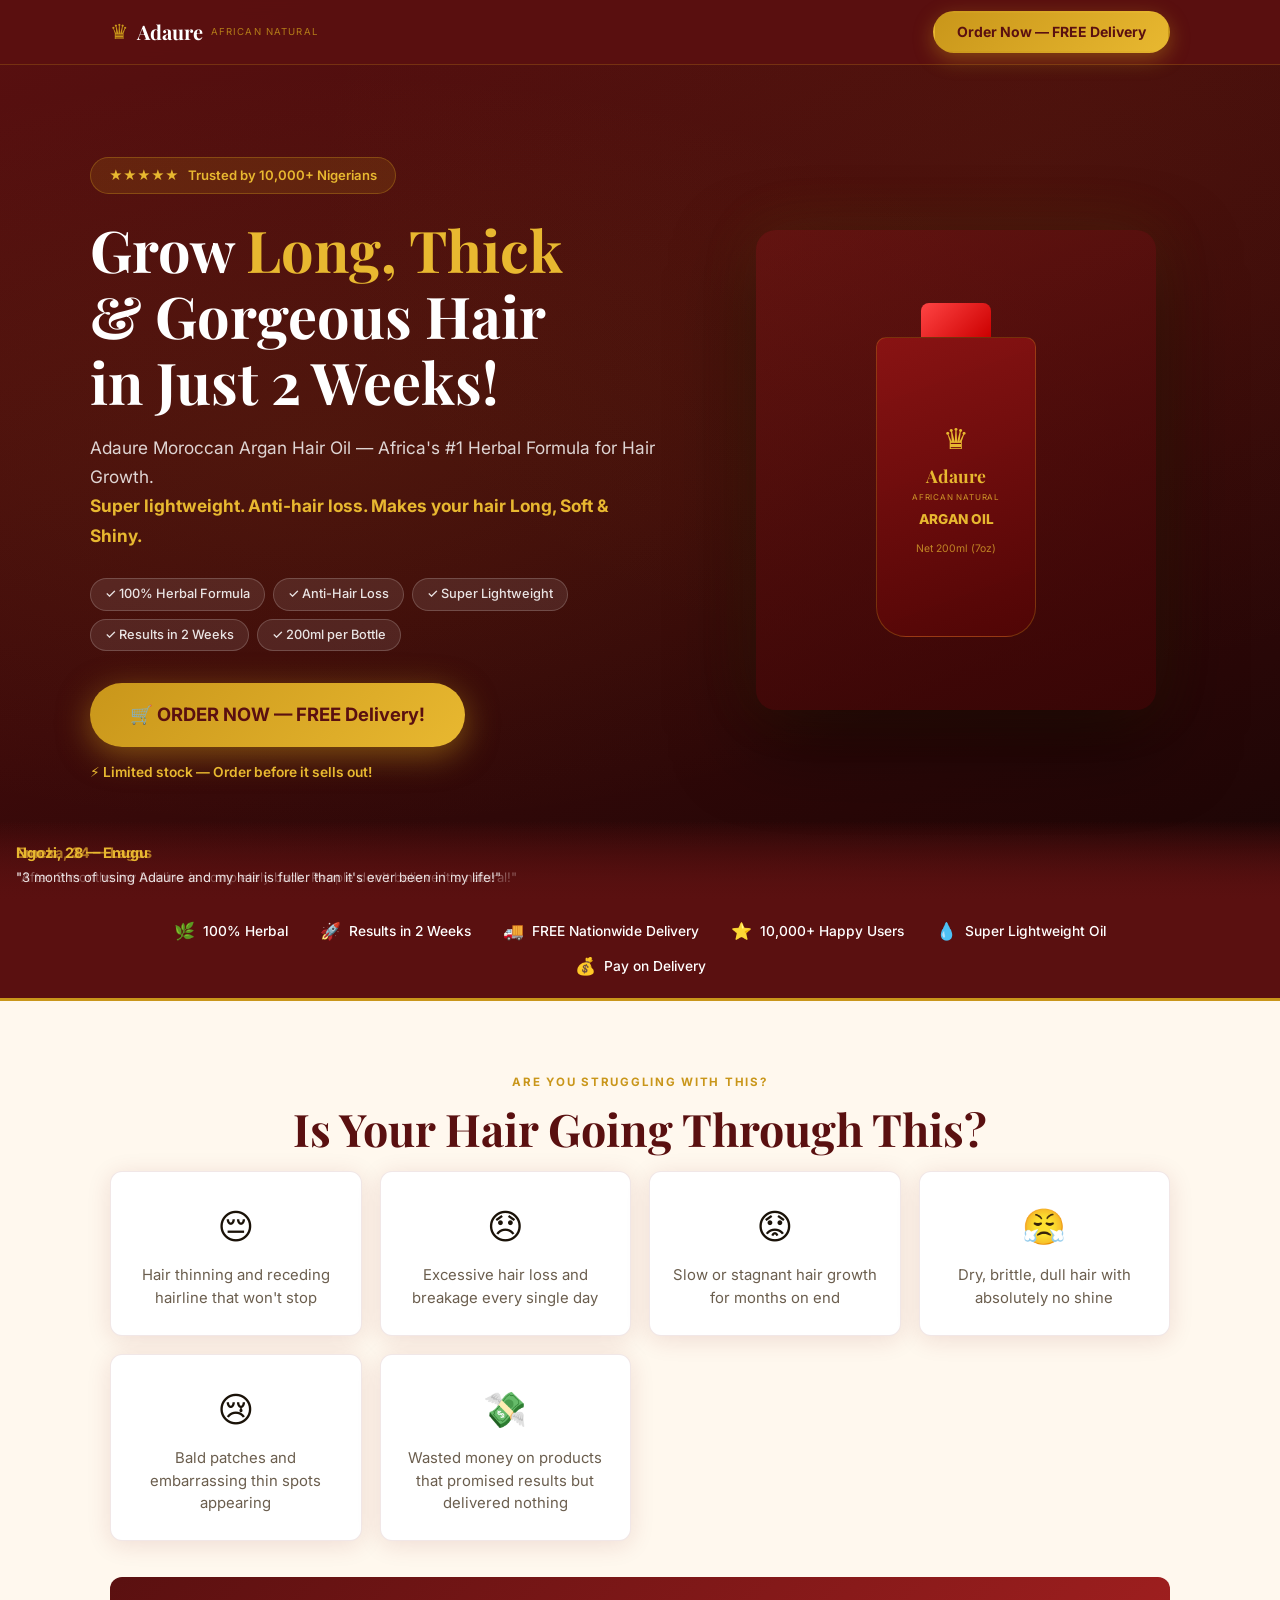
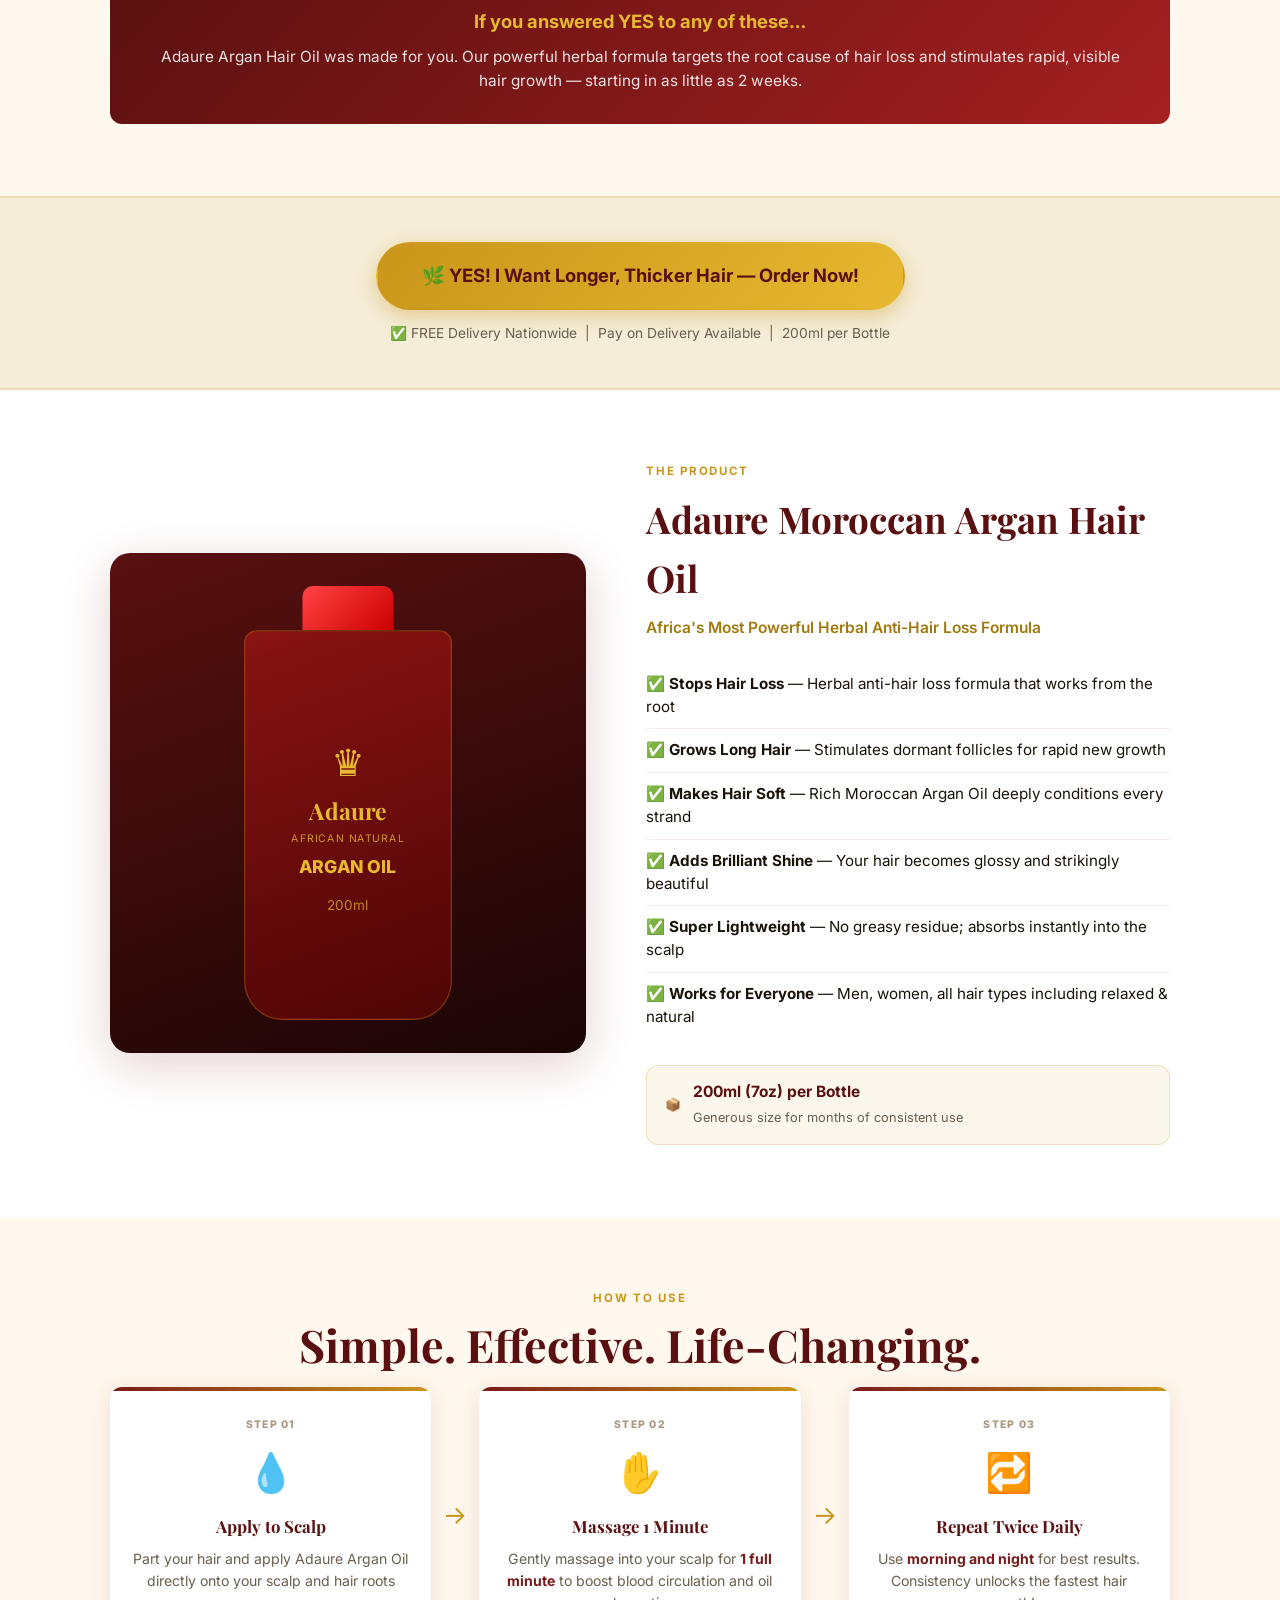
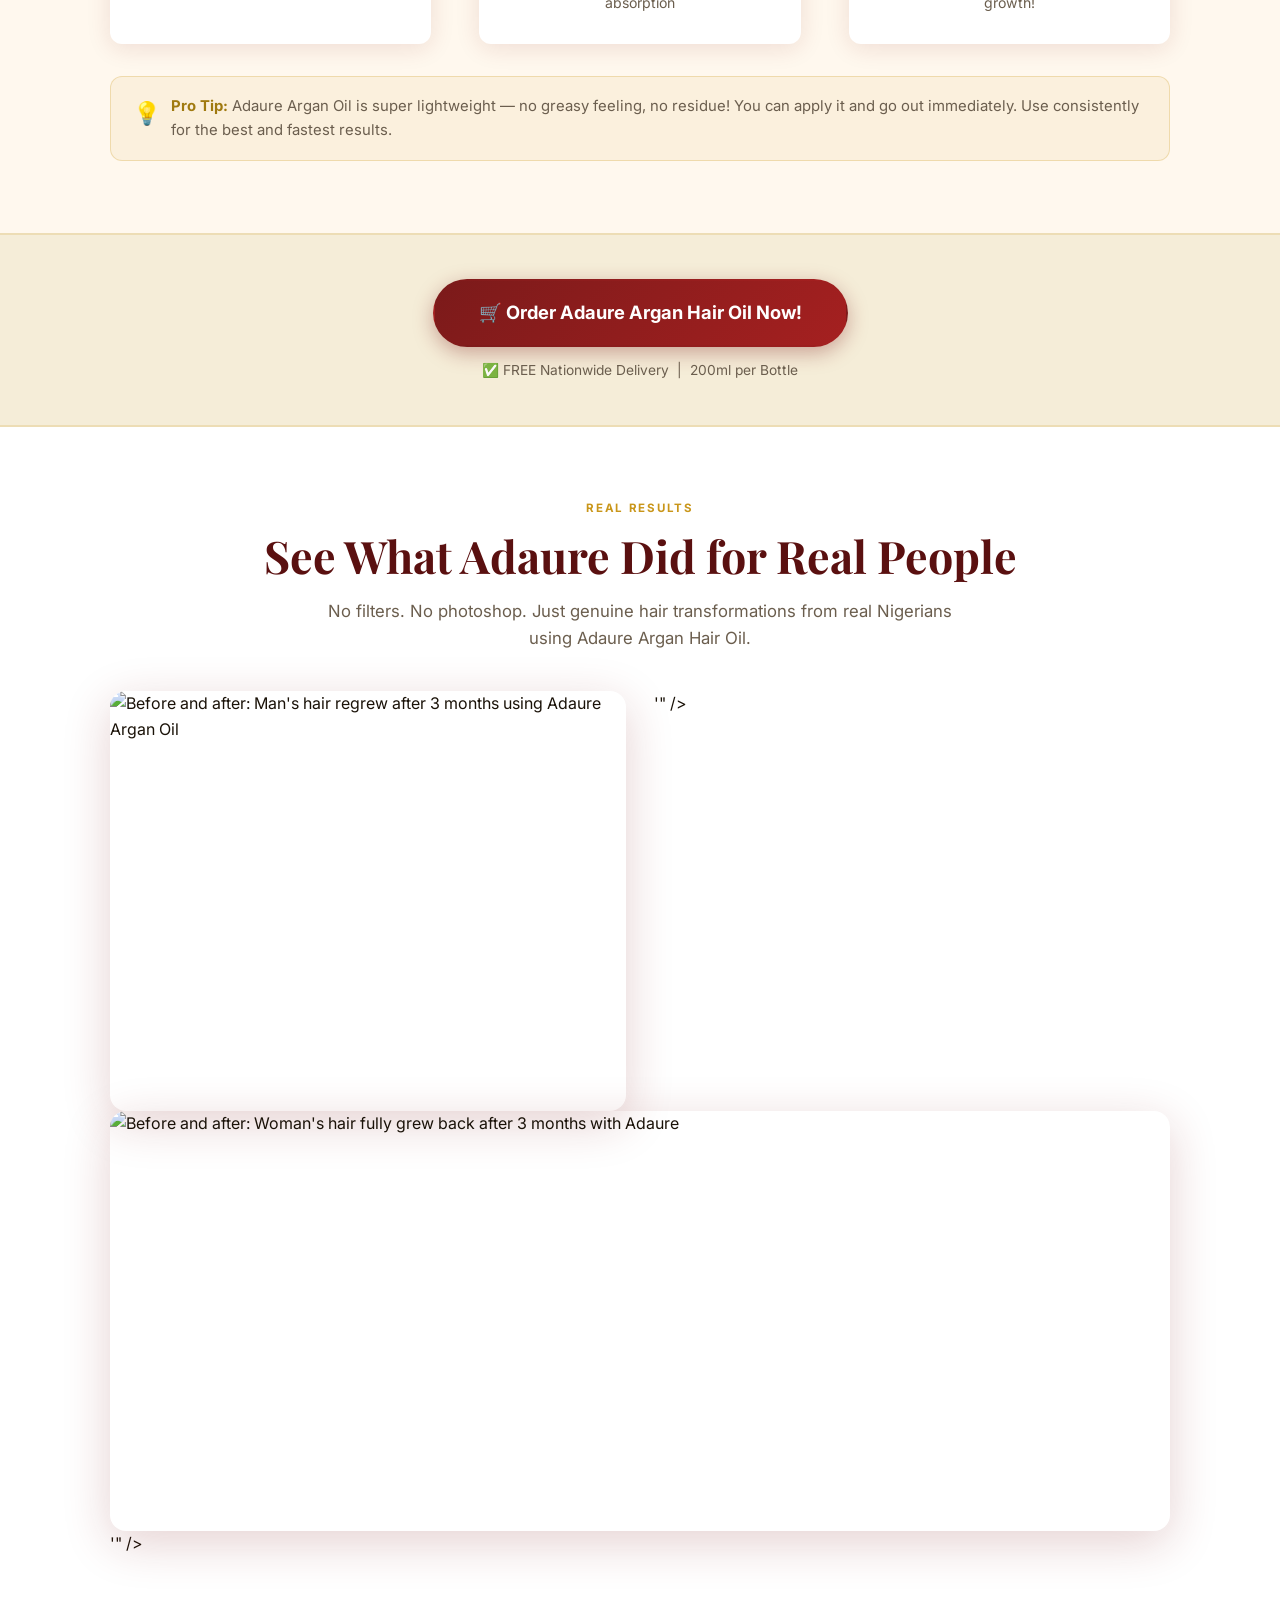
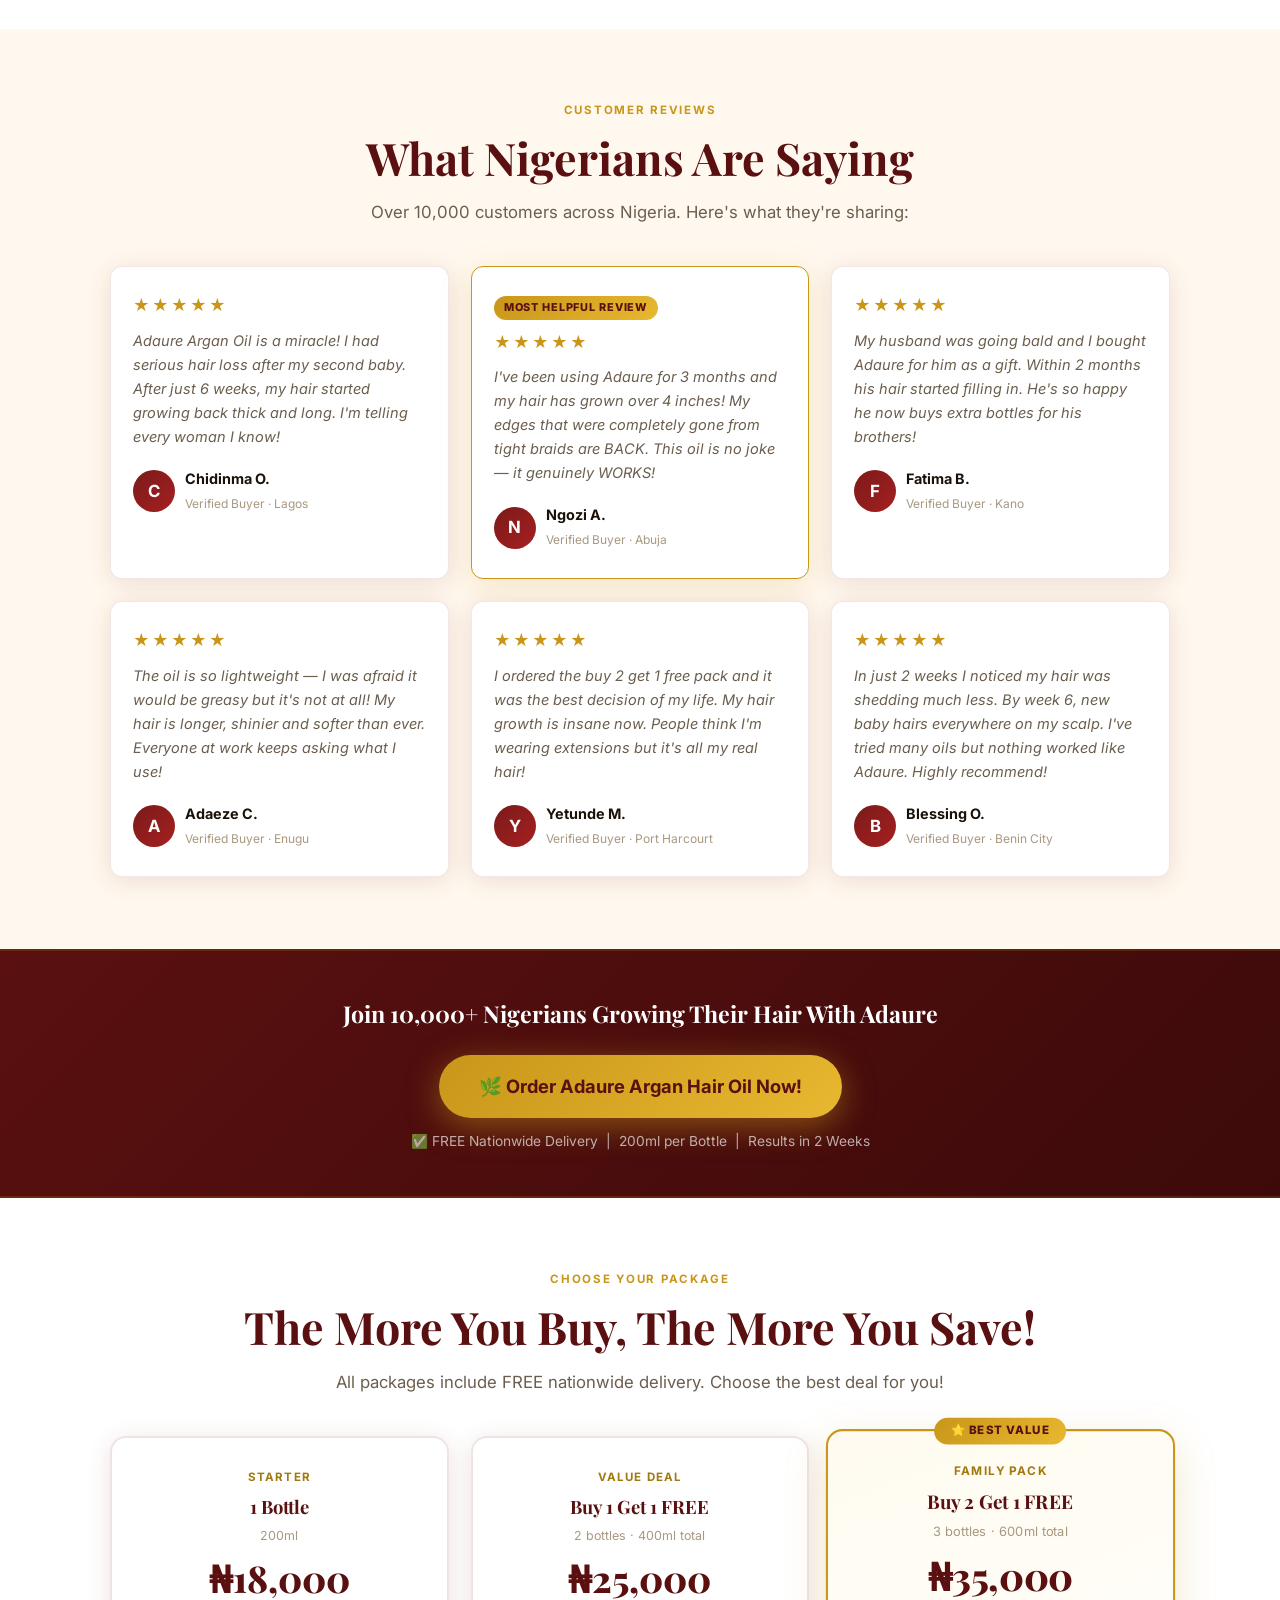
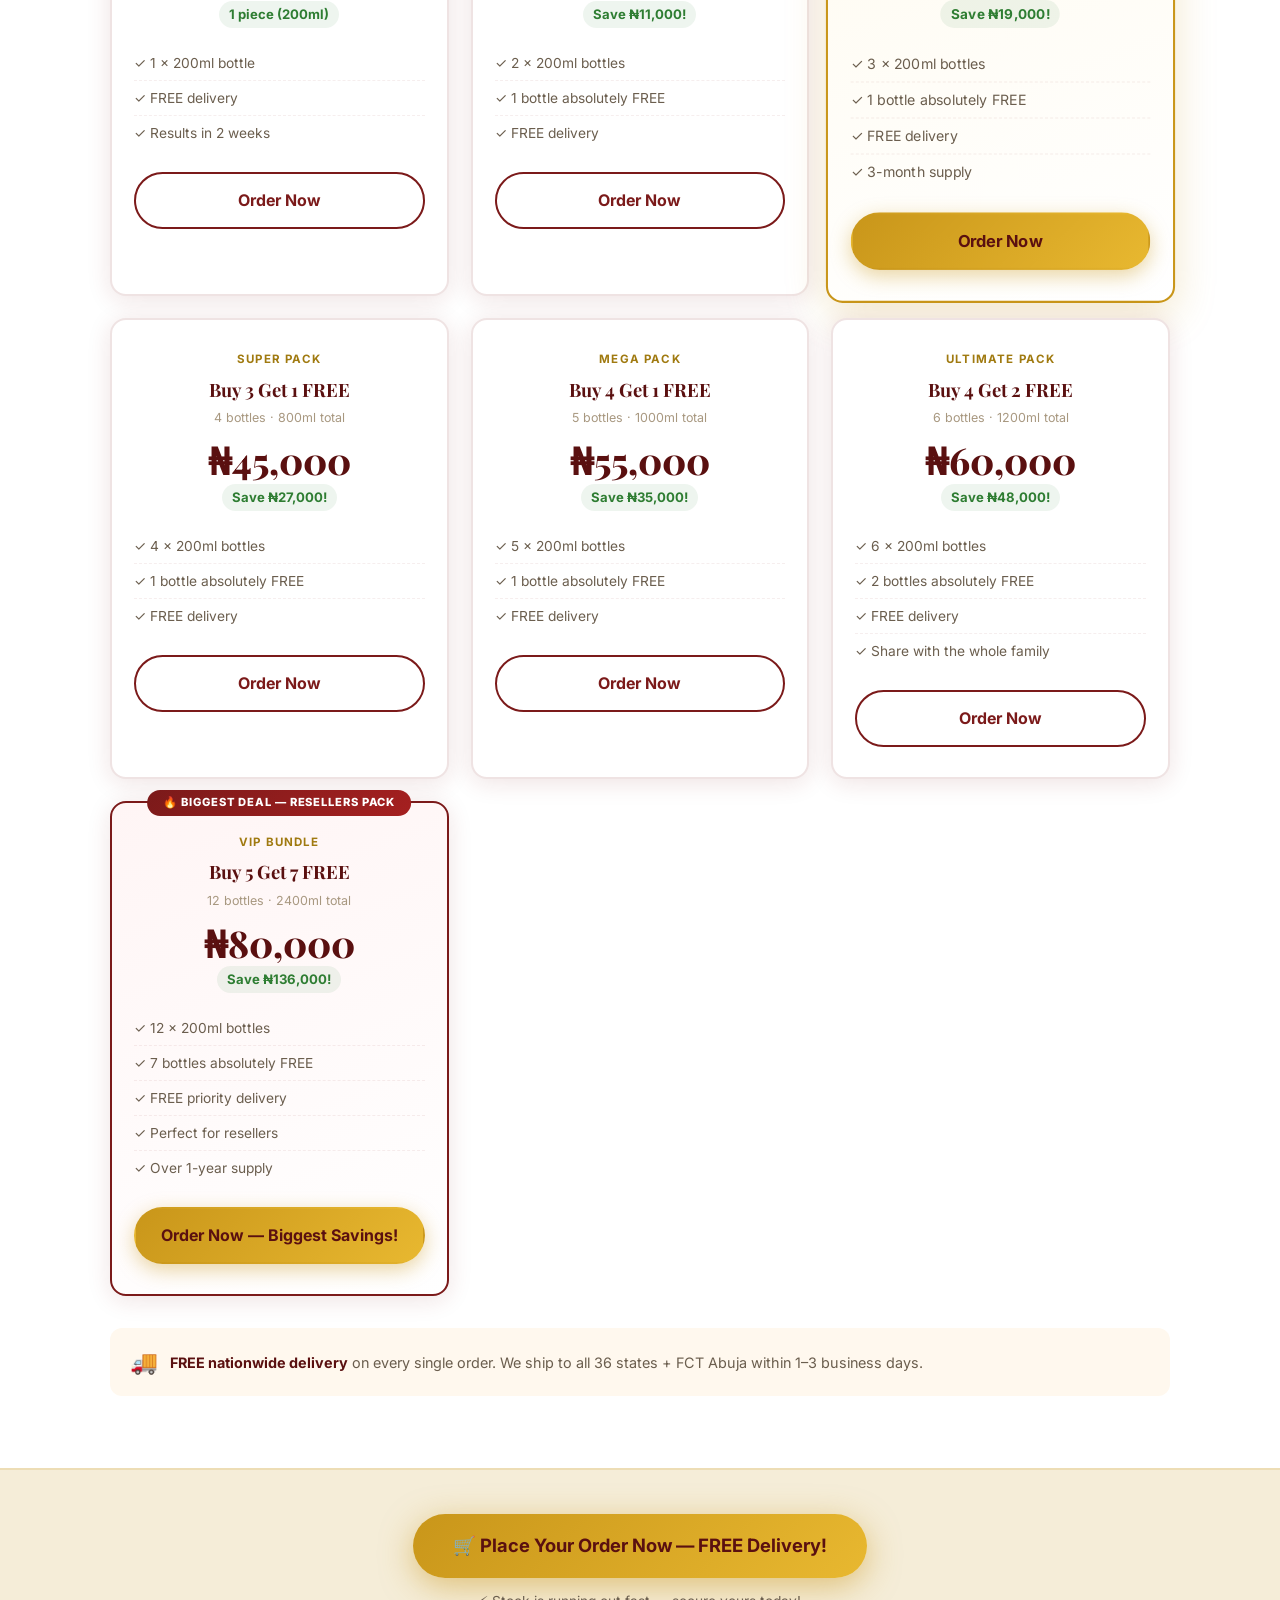
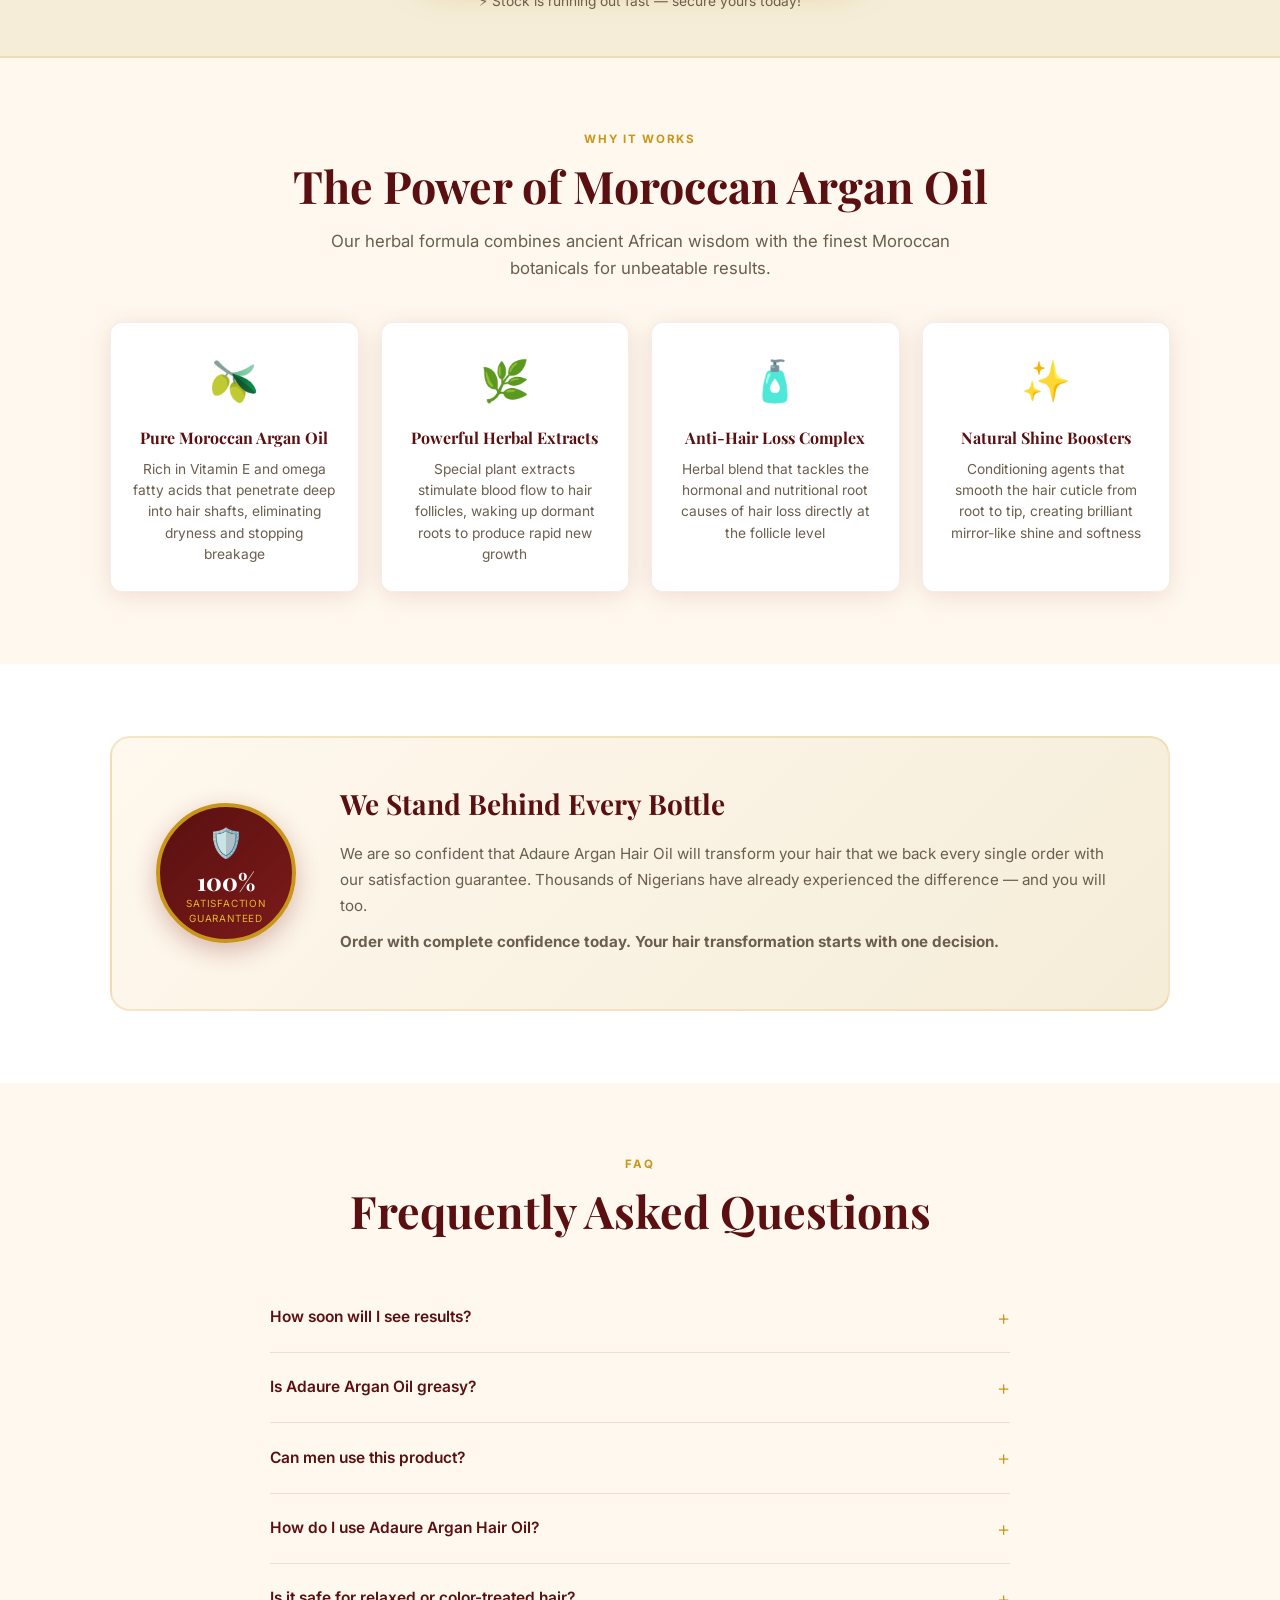
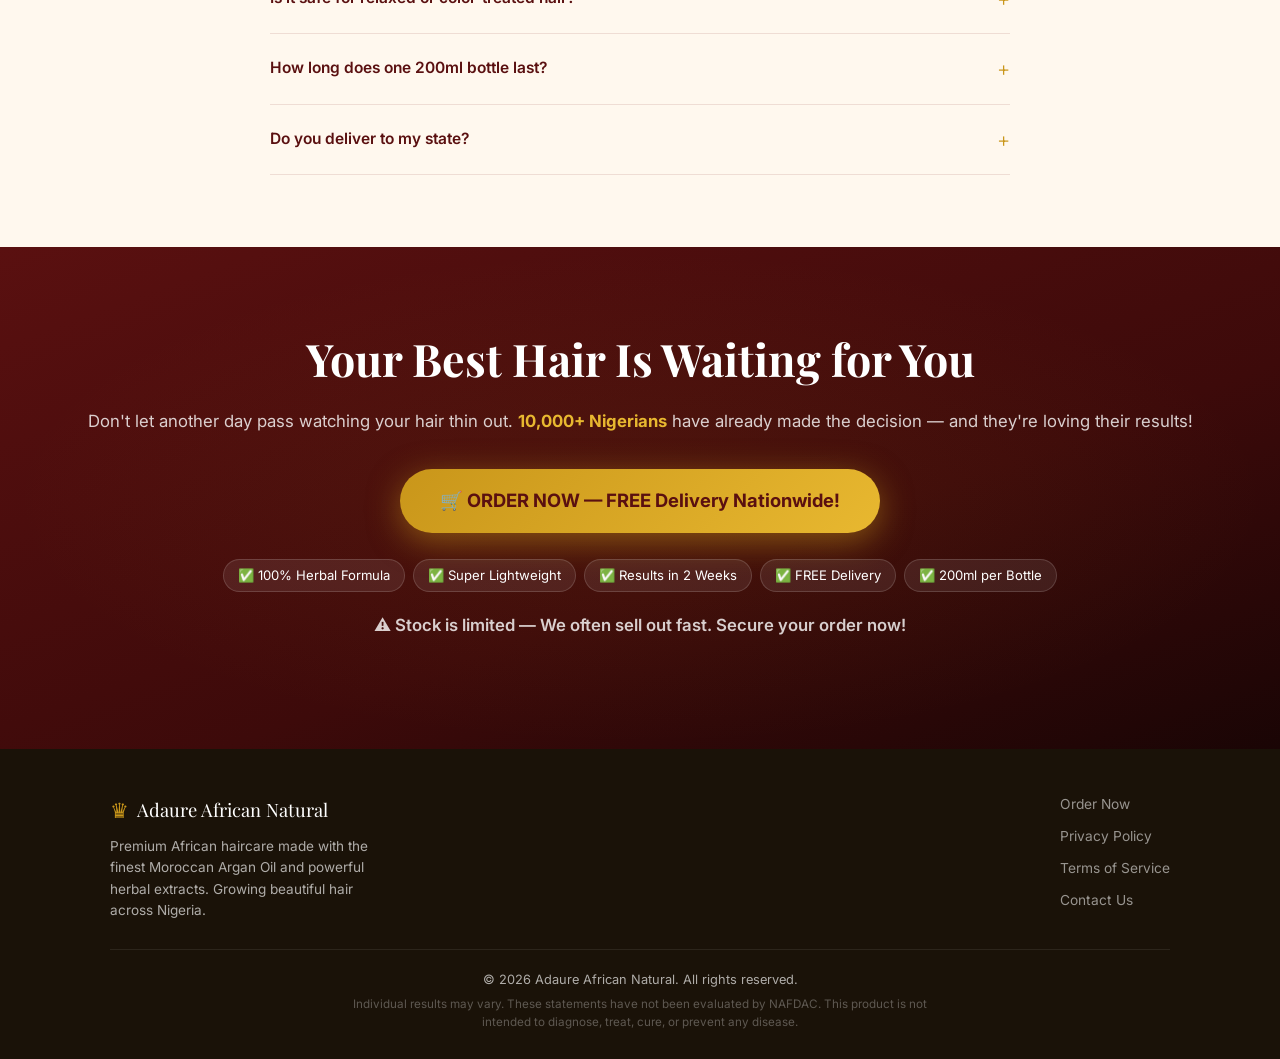
==== commit 4d547b0e: "Build complete Adaure Argan Hair Oil sales funnel - index.html: Full sales page with 5 Order Now but" ====
--- a/index.html
+++ b/index.html
@@ -3,406 +3,578 @@
 <head>
   <meta charset="UTF-8" />
   <meta name="viewport" content="width=device-width, initial-scale=1.0" />
-  <title>LuxeGrow Hair Growth Oil — Regrow. Restore. Radiate.</title>
+  <title>Adaure Argan Hair Oil — Grow Long, Thick & Shiny Hair Naturally</title>
+  <meta name="description" content="Adaure Moroccan Argan Hair Oil — Herbal formula for hair growth. Makes your hair Long, Soft and Shiny. Anti hair loss. 200ml. FREE delivery nationwide." />
   <link rel="stylesheet" href="style.css" />
-  <link href="https://fonts.googleapis.com/css2?family=Playfair+Display:wght@400;600;700&family=Inter:wght@300;400;500;600&display=swap" rel="stylesheet" />
+  <link href="https://fonts.googleapis.com/css2?family=Playfair+Display:wght@400;600;700;800&family=Inter:wght@300;400;500;600;700&display=swap" rel="stylesheet" />
 </head>
 <body>
 
-  <!-- HERO -->
-  <section class="hero">
-    <div class="hero__badge">★★★★★ Over 12,000 Happy Customers</div>
-    <h1 class="hero__headline">Stop Hiding Your Hair.<br><span>Start Growing It Back.</span></h1>
-    <p class="hero__sub">LuxeGrow Hair Growth Oil is a 100% natural, clinically-inspired blend that reawakens dormant follicles, reduces shedding, and delivers visibly thicker hair in just 30 days — or your money back.</p>
-    <a href="#order" class="btn btn--primary btn--lg">Get My Bottle Now — $39.99</a>
-    <p class="hero__guarantee">🔒 30-Day Money-Back Guarantee &nbsp;|&nbsp; Free Shipping Over $50</p>
-    <div class="hero__image-wrap">
-      <div class="hero__product-visual">
-        <div class="product-bottle">
-          <div class="bottle-label">
-            <div class="label-brand">LuxeGrow</div>
-            <div class="label-name">Hair Growth<br>Oil</div>
-            <div class="label-size">60ml</div>
-          </div>
-        </div>
-        <div class="product-glow"></div>
-      </div>
-    </div>
-  </section>
-
-  <!-- SOCIAL PROOF BAR -->
-  <section class="trust-bar">
-    <div class="trust-bar__inner">
-      <div class="trust-item">
-        <span class="trust-icon">🌿</span>
-        <span>100% Natural Ingredients</span>
-      </div>
-      <div class="trust-item">
-        <span class="trust-icon">🧪</span>
-        <span>Dermatologist Approved</span>
-      </div>
-      <div class="trust-item">
-        <span class="trust-icon">🚫</span>
-        <span>No Parabens or Sulfates</span>
-      </div>
-      <div class="trust-item">
-        <span class="trust-icon">♻️</span>
-        <span>Eco-Friendly Packaging</span>
-      </div>
-    </div>
-  </section>
-
-  <!-- PROBLEM / AGITATE -->
-  <section class="section problem">
-    <div class="container">
-      <h2 class="section__title">You're Not Alone in This Struggle</h2>
-      <p class="section__sub">Millions of people deal with thinning hair, slow growth, and excessive shedding every day. The causes? Stress, hormonal shifts, poor nutrition, heat damage — the list goes on.</p>
-      <div class="pain-cards">
-        <div class="pain-card">
-          <div class="pain-icon">😔</div>
-          <p>Noticing more hair in the shower drain than ever before</p>
-        </div>
-        <div class="pain-card">
-          <div class="pain-icon">😞</div>
-          <p>Hair that grows slowly and breaks before reaching your desired length</p>
-        </div>
-        <div class="pain-card">
-          <div class="pain-icon">😟</div>
-          <p>A thinning scalp that's robbing your confidence</p>
-        </div>
-        <div class="pain-card">
-          <div class="pain-icon">😤</div>
-          <p>Wasted money on products that promised everything and delivered nothing</p>
-        </div>
-      </div>
-      <p class="problem__bridge">That changes today. LuxeGrow was formulated specifically to address the <strong>root cause</strong> of hair loss — not just the symptoms.</p>
-    </div>
-  </section>
-
-  <!-- PRODUCT FEATURES -->
-  <section class="section features">
-    <div class="container">
-      <h2 class="section__title">The Science Behind Every Drop</h2>
-      <p class="section__sub">Our proprietary blend of 12 potent botanicals works synergistically to nourish your scalp from within.</p>
-      <div class="features__grid">
-        <div class="feature-card">
-          <div class="feature-icon">🫚</div>
-          <h3>Jamaican Black Castor Oil</h3>
-          <p>Strengthens hair shafts, reduces breakage, and promotes thickness by deeply moisturizing the scalp.</p>
-        </div>
-        <div class="feature-card">
-          <div class="feature-icon">🌹</div>
-          <h3>Rosemary Extract</h3>
-          <p>Clinically shown to be as effective as minoxidil for stimulating hair regrowth — without the side effects.</p>
-        </div>
-        <div class="feature-card">
-          <div class="feature-icon">🫒</div>
-          <h3>Argan Oil</h3>
-          <p>Packed with vitamin E and fatty acids that repair damage, add shine, and prevent future breakage.</p>
-        </div>
-        <div class="feature-card">
-          <div class="feature-icon">🌿</div>
-          <h3>Peppermint Oil</h3>
-          <p>Increases circulation to follicles, kickstarting dormant hair growth cycles for visibly fuller hair.</p>
-        </div>
-        <div class="feature-card">
-          <div class="feature-icon">🌾</div>
-          <h3>Biotin Complex</h3>
-          <p>The essential B-vitamin that directly supports keratin production — the building block of every hair strand.</p>
-        </div>
-        <div class="feature-card">
-          <div class="feature-icon">🧴</div>
-          <h3>Neem Oil</h3>
-          <p>Anti-fungal and anti-inflammatory properties soothe scalp conditions that hinder healthy hair growth.</p>
-        </div>
-      </div>
-    </div>
-  </section>
-
-  <!-- HOW IT WORKS -->
-  <section class="section how-it-works">
-    <div class="container">
-      <h2 class="section__title">Simple 3-Step Application</h2>
-      <div class="steps">
-        <div class="step">
-          <div class="step__number">01</div>
-          <h3>Part &amp; Apply</h3>
-          <p>Part your hair into sections and apply 8–10 drops directly onto your scalp.</p>
-        </div>
-        <div class="step__arrow">→</div>
-        <div class="step">
-          <div class="step__number">02</div>
-          <h3>Massage In</h3>
-          <p>Use fingertips to massage for 3–5 minutes. This boosts absorption and blood circulation.</p>
-        </div>
-        <div class="step__arrow">→</div>
-        <div class="step">
-          <div class="step__number">03</div>
-          <h3>Leave &amp; Repeat</h3>
-          <p>Leave overnight or for at least 2 hours. Use 3–4 times weekly for best results.</p>
-        </div>
-      </div>
-    </div>
-  </section>
-
-  <!-- BEFORE / AFTER TESTIMONIALS -->
-  <section class="section testimonials">
-    <div class="container">
-      <h2 class="section__title">Real Results from Real People</h2>
-      <p class="section__sub">These are unsponsored reviews from our community.</p>
-      <div class="testimonials__grid">
-        <div class="testimonial-card">
-          <div class="testimonial__stars">★★★★★</div>
-          <p class="testimonial__text">"I've tried everything — serums, supplements, you name it. LuxeGrow is the only thing that actually worked. My hairline is filling back in after just 6 weeks!"</p>
-          <div class="testimonial__author">
-            <div class="author-avatar">A</div>
-            <div>
-              <strong>Amara T.</strong>
-              <span>Verified Buyer · Lagos, NG</span>
+<!-- STICKY NAV -->
+<header class="sticky-nav">
+  <div class="nav-inner">
+    <div class="nav-brand">
+      <span class="brand-crown">♛</span>
+      <span class="brand-name">Adaure</span>
+      <span class="brand-sub">African Natural</span>
+    </div>
+    <a href="order.html?src=nav" class="btn btn--gold btn--sm">Order Now — FREE Delivery</a>
+  </div>
+</header>
+
+<!-- PURCHASE TICKER -->
+<div class="purchase-ticker ticker-hidden" id="purchaseTicker">
+  <span class="ticker-icon">🛒</span>
+  <span class="ticker-msg" id="tickerMsg">
+    <span class="ticker-name">Chidinma</span> from <span class="ticker-loc">Lagos</span> just ordered Adaure Argan Hair Oil!
+  </span>
+  <button class="ticker-close" onclick="closeTicker()">×</button>
+</div>
+
+<!-- ═══════════════ HERO ═══════════════ -->
+<section class="hero">
+  <div class="hero-inner">
+    <div class="hero-text">
+      <div class="hero-badge">★★★★★ &nbsp; Trusted by 10,000+ Nigerians</div>
+      <h1 class="hero-headline">
+        Grow <span class="gold-text">Long, Thick</span><br>
+        &amp; Gorgeous Hair<br>
+        in Just 2 Weeks!
+      </h1>
+      <p class="hero-sub">
+        Adaure Moroccan Argan Hair Oil — Africa's #1 Herbal Formula for Hair Growth.<br>
+        <strong>Super lightweight. Anti-hair loss. Makes your hair Long, Soft &amp; Shiny.</strong>
+      </p>
+      <div class="hero-chips">
+        <span>✓ 100% Herbal Formula</span>
+        <span>✓ Anti-Hair Loss</span>
+        <span>✓ Super Lightweight</span>
+        <span>✓ Results in 2 Weeks</span>
+        <span>✓ 200ml per Bottle</span>
+      </div>
+      <a href="order.html?src=hero" class="btn btn--hero">
+        🛒 ORDER NOW — FREE Delivery!
+      </a>
+      <p class="hero-urgency">⚡ Limited stock — Order before it sells out!</p>
+    </div>
+    <div class="hero-img-wrap">
+      <div class="hero-product-img">
+        <img src="images/product-hero.jpg" alt="Adaure Argan Hair Oil 200ml bottle with box"
+             onerror="this.style.display='none'; document.getElementById('bottleFallback').style.display='flex';" />
+        <div class="bottle-fallback" id="bottleFallback" style="display:none;">
+          <div class="css-bottle">
+            <div class="css-bottle-cap"></div>
+            <div class="css-bottle-body">
+              <div class="css-bottle-label">
+                <div class="l-crown">♛</div>
+                <div class="l-brand">Adaure</div>
+                <div class="l-sub">AFRICAN NATURAL</div>
+                <div class="l-product">ARGAN OIL</div>
+                <div class="l-size">Net 200ml (7oz)</div>
+              </div>
             </div>
           </div>
         </div>
-        <div class="testimonial-card testimonial-card--featured">
-          <div class="testimonial__stars">★★★★★</div>
-          <p class="testimonial__text">"My edges were practically gone from years of braids. After 8 weeks of using LuxeGrow I have baby hairs growing in places I thought were dead forever. This oil is MAGIC."</p>
-          <div class="testimonial__author">
-            <div class="author-avatar">J</div>
-            <div>
-              <strong>Jasmine W.</strong>
-              <span>Verified Buyer · Atlanta, USA</span>
-            </div>
+      </div>
+    </div>
+  </div>
+</section>
+
+<!-- TRUST BAR -->
+<div class="trust-bar">
+  <div class="trust-inner">
+    <div class="trust-item"><span class="trust-item-icon">🌿</span><span>100% Herbal</span></div>
+    <div class="trust-item"><span class="trust-item-icon">🚀</span><span>Results in 2 Weeks</span></div>
+    <div class="trust-item"><span class="trust-item-icon">🚚</span><span>FREE Nationwide Delivery</span></div>
+    <div class="trust-item"><span class="trust-item-icon">⭐</span><span>10,000+ Happy Users</span></div>
+    <div class="trust-item"><span class="trust-item-icon">💧</span><span>Super Lightweight Oil</span></div>
+    <div class="trust-item"><span class="trust-item-icon">💰</span><span>Pay on Delivery</span></div>
+  </div>
+</div>
+
+<!-- ═══════════════ PAIN SECTION ═══════════════ -->
+<section class="section pain-section">
+  <div class="container">
+    <div class="section-label">ARE YOU STRUGGLING WITH THIS?</div>
+    <h2 class="section-title">Is Your Hair Going Through This?</h2>
+    <div class="pain-grid">
+      <div class="pain-card">
+        <div class="pain-icon">😔</div>
+        <p>Hair thinning and receding hairline that won't stop</p>
+      </div>
+      <div class="pain-card">
+        <div class="pain-icon">😞</div>
+        <p>Excessive hair loss and breakage every single day</p>
+      </div>
+      <div class="pain-card">
+        <div class="pain-icon">😟</div>
+        <p>Slow or stagnant hair growth for months on end</p>
+      </div>
+      <div class="pain-card">
+        <div class="pain-icon">😤</div>
+        <p>Dry, brittle, dull hair with absolutely no shine</p>
+      </div>
+      <div class="pain-card">
+        <div class="pain-icon">😢</div>
+        <p>Bald patches and embarrassing thin spots appearing</p>
+      </div>
+      <div class="pain-card">
+        <div class="pain-icon">💸</div>
+        <p>Wasted money on products that promised results but delivered nothing</p>
+      </div>
+    </div>
+    <div class="pain-bridge">
+      <p>If you answered YES to any of these…</p>
+      <p>Adaure Argan Hair Oil was made for you. Our powerful herbal formula targets the root cause of hair loss and stimulates rapid, visible hair growth — starting in as little as 2 weeks.</p>
+    </div>
+  </div>
+</section>
+
+<!-- ═══ ORDER NOW BUTTON #1 ═══ -->
+<div class="mid-cta">
+  <div class="container text-center">
+    <a href="order.html?src=pain-section" class="btn btn--gold btn--lg">
+      🌿 YES! I Want Longer, Thicker Hair — Order Now!
+    </a>
+    <p class="cta-note">✅ FREE Delivery Nationwide &nbsp;|&nbsp; Pay on Delivery Available &nbsp;|&nbsp; 200ml per Bottle</p>
+  </div>
+</div>
+
+<!-- ═══════════════ PRODUCT SECTION ═══════════════ -->
+<section class="section product-section">
+  <div class="container">
+    <div class="product-layout">
+      <div class="product-img-col">
+        <img src="images/product-glamour.jpg" alt="Adaure Argan Hair Oil bottle and box on marble surface"
+             onerror="this.style.display='none'; this.parentElement.innerHTML='<div class=\'product-img-fallback\'><div class=\'css-bottle\' style=\'transform:scale(1.3)\'><div class=\'css-bottle-cap\'></div><div class=\'css-bottle-body\'><div class=\'css-bottle-label\'><div class=\'l-crown\'>♛</div><div class=\'l-brand\'>Adaure</div><div class=\'l-sub\'>AFRICAN NATURAL</div><div class=\'l-product\'>ARGAN OIL</div><div class=\'l-size\'>200ml</div></div></div></div></div>'" />
+      </div>
+      <div class="product-info">
+        <div class="section-label">THE PRODUCT</div>
+        <h2>Adaure Moroccan Argan Hair Oil</h2>
+        <p class="product-tagline">Africa's Most Powerful Herbal Anti-Hair Loss Formula</p>
+        <ul class="product-benefits">
+          <li>✅ <strong>Stops Hair Loss</strong> — Herbal anti-hair loss formula that works from the root</li>
+          <li>✅ <strong>Grows Long Hair</strong> — Stimulates dormant follicles for rapid new growth</li>
+          <li>✅ <strong>Makes Hair Soft</strong> — Rich Moroccan Argan Oil deeply conditions every strand</li>
+          <li>✅ <strong>Adds Brilliant Shine</strong> — Your hair becomes glossy and strikingly beautiful</li>
+          <li>✅ <strong>Super Lightweight</strong> — No greasy residue; absorbs instantly into the scalp</li>
+          <li>✅ <strong>Works for Everyone</strong> — Men, women, all hair types including relaxed &amp; natural</li>
+        </ul>
+        <div class="size-badge">
+          <span class="size-badge-icon">📦</span>
+          <div>
+            <strong>200ml (7oz) per Bottle</strong>
+            <span>Generous size for months of consistent use</span>
           </div>
         </div>
-        <div class="testimonial-card">
-          <div class="testimonial__stars">★★★★★</div>
-          <p class="testimonial__text">"Postpartum hair loss had me in tears. A friend recommended this and I'm so grateful. My hair is thicker than it was even before my pregnancy. Absolutely recommend!"</p>
-          <div class="testimonial__author">
-            <div class="author-avatar">S</div>
-            <div>
-              <strong>Sofia M.</strong>
-              <span>Verified Buyer · London, UK</span>
-            </div>
-          </div>
-        </div>
-      </div>
-    </div>
-  </section>
-
-  <!-- PRICING / OFFER -->
-  <section class="section pricing" id="pricing">
-    <div class="container">
-      <h2 class="section__title">Choose Your LuxeGrow Package</h2>
-      <p class="section__sub">The longer you commit, the more you save — and the better your results.</p>
-      <div class="pricing__grid">
-        <div class="pricing-card">
-          <div class="pricing-card__label">Starter</div>
-          <div class="pricing-card__bottles">1 Bottle</div>
-          <div class="pricing-card__price">$39.99</div>
-          <div class="pricing-card__per">$39.99 / bottle</div>
-          <ul class="pricing-card__perks">
-            <li>✓ 60ml (1-month supply)</li>
-            <li>✓ Free e-Guide: Haircare Routine</li>
-            <li>✓ 30-Day Money-Back Guarantee</li>
-          </ul>
-          <a href="#order" class="btn btn--outline">Order 1 Bottle</a>
-        </div>
-        <div class="pricing-card pricing-card--popular">
-          <div class="pricing-card__badge">Most Popular</div>
-          <div class="pricing-card__label">Growth Kit</div>
-          <div class="pricing-card__bottles">3 Bottles</div>
-          <div class="pricing-card__price">$99.99</div>
-          <div class="pricing-card__per"><s>$119.97</s> · Save $20</div>
-          <ul class="pricing-card__perks">
-            <li>✓ 3 × 60ml (3-month supply)</li>
-            <li>✓ Free e-Guide: Haircare Routine</li>
-            <li>✓ Free Scalp Massager ($15 value)</li>
-            <li>✓ 30-Day Money-Back Guarantee</li>
-            <li>✓ Free Shipping</li>
-          </ul>
-          <a href="#order" class="btn btn--primary">Order 3 Bottles</a>
-        </div>
-        <div class="pricing-card">
-          <div class="pricing-card__label">Ultimate Bundle</div>
-          <div class="pricing-card__bottles">6 Bottles</div>
-          <div class="pricing-card__price">$179.99</div>
-          <div class="pricing-card__per"><s>$239.94</s> · Save $60</div>
-          <ul class="pricing-card__perks">
-            <li>✓ 6 × 60ml (6-month supply)</li>
-            <li>✓ Free e-Guide: Haircare Routine</li>
-            <li>✓ Free Scalp Massager ($15 value)</li>
-            <li>✓ Priority Customer Support</li>
-            <li>✓ 30-Day Money-Back Guarantee</li>
-            <li>✓ Free Express Shipping</li>
-          </ul>
-          <a href="#order" class="btn btn--outline">Order 6 Bottles</a>
-        </div>
-      </div>
-    </div>
-  </section>
-
-  <!-- GUARANTEE -->
-  <section class="section guarantee">
-    <div class="container">
-      <div class="guarantee__inner">
-        <div class="guarantee__badge">
-          <div class="guarantee__icon">🛡️</div>
-          <div class="guarantee__days">30</div>
-          <div class="guarantee__label">Day Guarantee</div>
-        </div>
-        <div class="guarantee__text">
-          <h2>Our Risk-Free Promise</h2>
-          <p>We're so confident LuxeGrow will transform your hair that we offer a full 30-day money-back guarantee. If you don't see results — for any reason — contact us and we'll refund every penny. No questions asked. No hoops to jump through.</p>
-          <p><strong>You have absolutely nothing to lose and a full head of hair to gain.</strong></p>
-        </div>
-      </div>
-    </div>
-  </section>
-
-  <!-- FAQ -->
-  <section class="section faq">
-    <div class="container">
-      <h2 class="section__title">Frequently Asked Questions</h2>
-      <div class="faq__list">
-        <details class="faq__item">
-          <summary>How long before I see results?</summary>
-          <p>Most customers notice reduced shedding within 2 weeks. Visible new growth typically appears between weeks 4–8. For maximum density and thickness, we recommend a full 90-day regimen.</p>
-        </details>
-        <details class="faq__item">
-          <summary>Is LuxeGrow safe for color-treated or chemically processed hair?</summary>
-          <p>Yes! LuxeGrow is completely safe for all hair types including color-treated, relaxed, natural, and heat-styled hair. Our formula is free of harsh chemicals that could strip color or alter your hair's structure.</p>
-        </details>
-        <details class="faq__item">
-          <summary>Can men use LuxeGrow?</summary>
-          <p>Absolutely. LuxeGrow is formulated for all genders. It works effectively for both male and female pattern hair loss, receding hairlines, and general thinning.</p>
-        </details>
-        <details class="faq__item">
-          <summary>How long does one bottle last?</summary>
-          <p>One 60ml bottle lasts approximately 4–6 weeks with regular use (3–4 times per week). We recommend our 3-bottle bundle for a complete hair transformation cycle.</p>
-        </details>
-        <details class="faq__item">
-          <summary>Will it make my hair greasy?</summary>
-          <p>LuxeGrow is a lightweight, fast-absorbing formula. When used in the correct amount and massaged in properly, it absorbs without leaving a greasy residue. Always start with 8–10 drops and adjust to your preference.</p>
-        </details>
-      </div>
-    </div>
-  </section>
-
-  <!-- ORDER FORM -->
-  <section class="section order-section" id="order">
-    <div class="container">
-      <div class="order__wrapper">
-        <div class="order__left">
-          <h2>Claim Your LuxeGrow Order</h2>
-          <p>Fill in your details below and we'll get your order shipped within 24 hours.</p>
-          <div class="order__trust">
-            <span>🔒 Secure Checkout</span>
-            <span>📦 Fast Shipping</span>
-            <span>↩️ Easy Returns</span>
-          </div>
-        </div>
-        <div class="order__right">
-          <form id="orderForm" class="order-form" novalidate>
-            <div class="form-row">
-              <div class="form-group">
-                <label for="firstName">First Name *</label>
-                <input type="text" id="firstName" name="firstName" placeholder="Jane" required />
-                <span class="form-error" id="firstNameError"></span>
-              </div>
-              <div class="form-group">
-                <label for="lastName">Last Name *</label>
-                <input type="text" id="lastName" name="lastName" placeholder="Doe" required />
-                <span class="form-error" id="lastNameError"></span>
-              </div>
-            </div>
-            <div class="form-group">
-              <label for="email">Email Address *</label>
-              <input type="email" id="email" name="email" placeholder="jane@example.com" required />
-              <span class="form-error" id="emailError"></span>
-            </div>
-            <div class="form-group">
-              <label for="phone">Phone Number *</label>
-              <input type="tel" id="phone" name="phone" placeholder="+1 (555) 000-0000" required />
-              <span class="form-error" id="phoneError"></span>
-            </div>
-            <div class="form-group">
-              <label for="address">Shipping Address *</label>
-              <input type="text" id="address" name="address" placeholder="123 Main Street" required />
-              <span class="form-error" id="addressError"></span>
-            </div>
-            <div class="form-row">
-              <div class="form-group">
-                <label for="city">City *</label>
-                <input type="text" id="city" name="city" placeholder="New York" required />
-                <span class="form-error" id="cityError"></span>
-              </div>
-              <div class="form-group">
-                <label for="zip">ZIP / Postal Code *</label>
-                <input type="text" id="zip" name="zip" placeholder="10001" required />
-                <span class="form-error" id="zipError"></span>
-              </div>
-            </div>
-            <div class="form-group">
-              <label for="country">Country *</label>
-              <select id="country" name="country" required>
-                <option value="">Select your country</option>
-                <option value="US">United States</option>
-                <option value="GB">United Kingdom</option>
-                <option value="CA">Canada</option>
-                <option value="AU">Australia</option>
-                <option value="NG">Nigeria</option>
-                <option value="ZA">South Africa</option>
-                <option value="GH">Ghana</option>
-                <option value="OTHER">Other</option>
-              </select>
-              <span class="form-error" id="countryError"></span>
-            </div>
-            <div class="form-group">
-              <label for="package">Select Your Package *</label>
-              <select id="package" name="package" required>
-                <option value="">Choose a package</option>
-                <option value="starter">Starter — 1 Bottle · $39.99</option>
-                <option value="growth">Growth Kit — 3 Bottles · $99.99 (Save $20)</option>
-                <option value="ultimate">Ultimate Bundle — 6 Bottles · $179.99 (Save $60)</option>
-              </select>
-              <span class="form-error" id="packageError"></span>
-            </div>
-            <div class="form-group">
-              <label for="notes">Special Instructions (optional)</label>
-              <textarea id="notes" name="notes" rows="2" placeholder="Apartment number, delivery notes, etc."></textarea>
-            </div>
-            <button type="submit" class="btn btn--primary btn--full" id="submitBtn">
-              <span id="btnText">Place My Order Now 🌿</span>
-              <span id="btnLoading" style="display:none;">Processing...</span>
-            </button>
-            <p class="form__disclaimer">By placing your order you agree to our <a href="#">Terms of Service</a> and <a href="#">Privacy Policy</a>. Your information is 100% secure and never shared.</p>
-          </form>
-        </div>
-      </div>
-    </div>
-  </section>
-
-  <!-- FOOTER -->
-  <footer class="footer">
-    <div class="container">
-      <div class="footer__inner">
-        <div class="footer__brand">
-          <div class="footer__logo">LuxeGrow</div>
-          <p>Premium hair growth solutions crafted from nature's finest botanicals.</p>
-        </div>
-        <div class="footer__links">
-          <a href="#">Privacy Policy</a>
-          <a href="#">Terms of Service</a>
-          <a href="#">Shipping Policy</a>
-          <a href="#">Contact Us</a>
-        </div>
-      </div>
-      <div class="footer__bottom">
-        <p>© 2026 LuxeGrow Haircare. All rights reserved.</p>
-        <p class="footer__disclaimer">These statements have not been evaluated by the Food and Drug Administration. This product is not intended to diagnose, treat, cure, or prevent any disease.</p>
-      </div>
-    </div>
-  </footer>
-
-  <script src="script.js"></script>
+      </div>
+    </div>
+  </div>
+</section>
+
+<!-- ═══════════════ HOW TO USE ═══════════════ -->
+<section class="section how-to-use">
+  <div class="container">
+    <div class="section-label">HOW TO USE</div>
+    <h2 class="section-title">Simple. Effective. Life-Changing.</h2>
+    <div class="steps-row">
+      <div class="step-card">
+        <div class="step-num">STEP 01</div>
+        <div class="step-icon">💧</div>
+        <h3>Apply to Scalp</h3>
+        <p>Part your hair and apply Adaure Argan Oil directly onto your scalp and hair roots</p>
+      </div>
+      <div class="step-arrow">→</div>
+      <div class="step-card">
+        <div class="step-num">STEP 02</div>
+        <div class="step-icon">✋</div>
+        <h3>Massage 1 Minute</h3>
+        <p>Gently massage into your scalp for <strong>1 full minute</strong> to boost blood circulation and oil absorption</p>
+      </div>
+      <div class="step-arrow">→</div>
+      <div class="step-card">
+        <div class="step-num">STEP 03</div>
+        <div class="step-icon">🔁</div>
+        <h3>Repeat Twice Daily</h3>
+        <p>Use <strong>morning and night</strong> for best results. Consistency unlocks the fastest hair growth!</p>
+      </div>
+    </div>
+    <div class="usage-tip">
+      <span class="usage-tip-icon">💡</span>
+      <p><strong>Pro Tip:</strong> Adaure Argan Oil is super lightweight — no greasy feeling, no residue! You can apply it and go out immediately. Use consistently for the best and fastest results.</p>
+    </div>
+  </div>
+</section>
+
+<!-- ═══ ORDER NOW BUTTON #2 ═══ -->
+<div class="mid-cta">
+  <div class="container text-center">
+    <a href="order.html?src=how-to-use" class="btn btn--wine btn--lg">
+      🛒 Order Adaure Argan Hair Oil Now!
+    </a>
+    <p class="cta-note">✅ FREE Nationwide Delivery &nbsp;|&nbsp; 200ml per Bottle</p>
+  </div>
+</div>
+
+<!-- ═══════════════ BEFORE / AFTER ═══════════════ -->
+<section class="section before-after">
+  <div class="container">
+    <div class="section-label">REAL RESULTS</div>
+    <h2 class="section-title">See What Adaure Did for Real People</h2>
+    <p class="section-sub">No filters. No photoshop. Just genuine hair transformations from real Nigerians using Adaure Argan Hair Oil.</p>
+    <div class="ba-grid">
+      <div class="ba-card">
+        <img src="images/before-after-1.jpg" alt="Before and after: Man's hair regrew after 3 months using Adaure Argan Oil"
+             onerror="this.style.display='none'; this.parentElement.innerHTML='<div class=\'ba-img-fallback\'><span style=\'font-size:3rem\'>👨</span><p style=\'font-size:0.9rem;color:#6B5E4E;text-align:center;padding:0 16px\'>Before &amp; After — Man\'s hairline fully restored after 3 months</p></div><div class=\'ba-caption\'><strong>Emeka, 34 — Lagos</strong><p>\"After 3 months my hairline is completely back. People don\'t believe it\'s natural!\"</p></div>'" />
+        <div class="ba-caption">
+          <strong>Emeka, 34 — Lagos</strong>
+          <p>"After 3 months my hairline is completely back. People don't believe it's natural!"</p>
+        </div>
+      </div>
+      <div class="ba-card">
+        <img src="images/before-after-2.jpg" alt="Before and after: Woman's hair fully grew back after 3 months with Adaure"
+             onerror="this.style.display='none'; this.parentElement.innerHTML='<div class=\'ba-img-fallback\'><span style=\'font-size:3rem\'>👩</span><p style=\'font-size:0.9rem;color:#6B5E4E;text-align:center;padding:0 16px\'>Before &amp; After — Woman\'s hair fully restored after 3 months</p></div><div class=\'ba-caption\'><strong>Ngozi, 28 — Enugu</strong><p>\"3 months of using Adaure and my hair is fuller than ever. Life-changing!\"</p></div>'" />
+        <div class="ba-caption">
+          <strong>Ngozi, 28 — Enugu</strong>
+          <p>"3 months of using Adaure and my hair is fuller than it's ever been in my life!"</p>
+        </div>
+      </div>
+    </div>
+  </div>
+</section>
+
+<!-- ═══════════════ TESTIMONIALS ═══════════════ -->
+<section class="section testimonials">
+  <div class="container">
+    <div class="section-label">CUSTOMER REVIEWS</div>
+    <h2 class="section-title">What Nigerians Are Saying</h2>
+    <p class="section-sub">Over 10,000 customers across Nigeria. Here's what they're sharing:</p>
+    <div class="t-grid">
+      <div class="t-card">
+        <div class="t-stars">★★★★★</div>
+        <p class="t-text">Adaure Argan Oil is a miracle! I had serious hair loss after my second baby. After just 6 weeks, my hair started growing back thick and long. I'm telling every woman I know!</p>
+        <div class="t-author">
+          <div class="t-avatar">C</div>
+          <div><strong>Chidinma O.</strong><span>Verified Buyer · Lagos</span></div>
+        </div>
+      </div>
+      <div class="t-card t-card--featured">
+        <div class="t-badge">Most Helpful Review</div>
+        <div class="t-stars">★★★★★</div>
+        <p class="t-text">I've been using Adaure for 3 months and my hair has grown over 4 inches! My edges that were completely gone from tight braids are BACK. This oil is no joke — it genuinely WORKS!</p>
+        <div class="t-author">
+          <div class="t-avatar">N</div>
+          <div><strong>Ngozi A.</strong><span>Verified Buyer · Abuja</span></div>
+        </div>
+      </div>
+      <div class="t-card">
+        <div class="t-stars">★★★★★</div>
+        <p class="t-text">My husband was going bald and I bought Adaure for him as a gift. Within 2 months his hair started filling in. He's so happy he now buys extra bottles for his brothers!</p>
+        <div class="t-author">
+          <div class="t-avatar">F</div>
+          <div><strong>Fatima B.</strong><span>Verified Buyer · Kano</span></div>
+        </div>
+      </div>
+      <div class="t-card">
+        <div class="t-stars">★★★★★</div>
+        <p class="t-text">The oil is so lightweight — I was afraid it would be greasy but it's not at all! My hair is longer, shinier and softer than ever. Everyone at work keeps asking what I use!</p>
+        <div class="t-author">
+          <div class="t-avatar">A</div>
+          <div><strong>Adaeze C.</strong><span>Verified Buyer · Enugu</span></div>
+        </div>
+      </div>
+      <div class="t-card">
+        <div class="t-stars">★★★★★</div>
+        <p class="t-text">I ordered the buy 2 get 1 free pack and it was the best decision of my life. My hair growth is insane now. People think I'm wearing extensions but it's all my real hair!</p>
+        <div class="t-author">
+          <div class="t-avatar">Y</div>
+          <div><strong>Yetunde M.</strong><span>Verified Buyer · Port Harcourt</span></div>
+        </div>
+      </div>
+      <div class="t-card">
+        <div class="t-stars">★★★★★</div>
+        <p class="t-text">In just 2 weeks I noticed my hair was shedding much less. By week 6, new baby hairs everywhere on my scalp. I've tried many oils but nothing worked like Adaure. Highly recommend!</p>
+        <div class="t-author">
+          <div class="t-avatar">B</div>
+          <div><strong>Blessing O.</strong><span>Verified Buyer · Benin City</span></div>
+        </div>
+      </div>
+    </div>
+  </div>
+</section>
+
+<!-- ═══ ORDER NOW BUTTON #3 ═══ -->
+<div class="mid-cta mid-cta--dark">
+  <div class="container text-center">
+    <h3>Join 10,000+ Nigerians Growing Their Hair With Adaure</h3>
+    <a href="order.html?src=testimonials" class="btn btn--hero">
+      🌿 Order Adaure Argan Hair Oil Now!
+    </a>
+    <p class="cta-note">✅ FREE Nationwide Delivery &nbsp;|&nbsp; 200ml per Bottle &nbsp;|&nbsp; Results in 2 Weeks</p>
+  </div>
+</div>
+
+<!-- ═══════════════ PRICING ═══════════════ -->
+<section class="section pricing" id="pricing">
+  <div class="container">
+    <div class="section-label">CHOOSE YOUR PACKAGE</div>
+    <h2 class="section-title">The More You Buy, The More You Save!</h2>
+    <p class="section-sub">All packages include FREE nationwide delivery. Choose the best deal for you!</p>
+    <div class="pricing-grid">
+
+      <div class="p-card">
+        <div class="p-label">Starter</div>
+        <div class="p-deal">1 Bottle</div>
+        <div class="p-vol">200ml</div>
+        <div class="p-price">₦18,000</div>
+        <div class="p-save">1 piece (200ml)</div>
+        <ul class="p-perks">
+          <li>✓ 1 × 200ml bottle</li>
+          <li>✓ FREE delivery</li>
+          <li>✓ Results in 2 weeks</li>
+        </ul>
+        <a href="order.html?src=pricing&pkg=starter" class="btn btn--outline-wine btn--full">Order Now</a>
+      </div>
+
+      <div class="p-card">
+        <div class="p-label">Value Deal</div>
+        <div class="p-deal">Buy 1 Get 1 FREE</div>
+        <div class="p-vol">2 bottles · 400ml total</div>
+        <div class="p-price">₦25,000</div>
+        <div class="p-save">Save ₦11,000!</div>
+        <ul class="p-perks">
+          <li>✓ 2 × 200ml bottles</li>
+          <li>✓ 1 bottle absolutely FREE</li>
+          <li>✓ FREE delivery</li>
+        </ul>
+        <a href="order.html?src=pricing&pkg=b1g1" class="btn btn--outline-wine btn--full">Order Now</a>
+      </div>
+
+      <div class="p-card p-card--pop">
+        <div class="p-badge">⭐ BEST VALUE</div>
+        <div class="p-label">Family Pack</div>
+        <div class="p-deal">Buy 2 Get 1 FREE</div>
+        <div class="p-vol">3 bottles · 600ml total</div>
+        <div class="p-price">₦35,000</div>
+        <div class="p-save">Save ₦19,000!</div>
+        <ul class="p-perks">
+          <li>✓ 3 × 200ml bottles</li>
+          <li>✓ 1 bottle absolutely FREE</li>
+          <li>✓ FREE delivery</li>
+          <li>✓ 3-month supply</li>
+        </ul>
+        <a href="order.html?src=pricing&pkg=b2g1" class="btn btn--gold btn--full">Order Now</a>
+      </div>
+
+      <div class="p-card">
+        <div class="p-label">Super Pack</div>
+        <div class="p-deal">Buy 3 Get 1 FREE</div>
+        <div class="p-vol">4 bottles · 800ml total</div>
+        <div class="p-price">₦45,000</div>
+        <div class="p-save">Save ₦27,000!</div>
+        <ul class="p-perks">
+          <li>✓ 4 × 200ml bottles</li>
+          <li>✓ 1 bottle absolutely FREE</li>
+          <li>✓ FREE delivery</li>
+        </ul>
+        <a href="order.html?src=pricing&pkg=b3g1" class="btn btn--outline-wine btn--full">Order Now</a>
+      </div>
+
+      <div class="p-card">
+        <div class="p-label">Mega Pack</div>
+        <div class="p-deal">Buy 4 Get 1 FREE</div>
+        <div class="p-vol">5 bottles · 1000ml total</div>
+        <div class="p-price">₦55,000</div>
+        <div class="p-save">Save ₦35,000!</div>
+        <ul class="p-perks">
+          <li>✓ 5 × 200ml bottles</li>
+          <li>✓ 1 bottle absolutely FREE</li>
+          <li>✓ FREE delivery</li>
+        </ul>
+        <a href="order.html?src=pricing&pkg=b4g1" class="btn btn--outline-wine btn--full">Order Now</a>
+      </div>
+
+      <div class="p-card">
+        <div class="p-label">Ultimate Pack</div>
+        <div class="p-deal">Buy 4 Get 2 FREE</div>
+        <div class="p-vol">6 bottles · 1200ml total</div>
+        <div class="p-price">₦60,000</div>
+        <div class="p-save">Save ₦48,000!</div>
+        <ul class="p-perks">
+          <li>✓ 6 × 200ml bottles</li>
+          <li>✓ 2 bottles absolutely FREE</li>
+          <li>✓ FREE delivery</li>
+          <li>✓ Share with the whole family</li>
+        </ul>
+        <a href="order.html?src=pricing&pkg=b4g2" class="btn btn--outline-wine btn--full">Order Now</a>
+      </div>
+
+      <div class="p-card p-card--premium">
+        <div class="p-badge p-badge--red">🔥 BIGGEST DEAL — RESELLERS PACK</div>
+        <div class="p-label">VIP Bundle</div>
+        <div class="p-deal">Buy 5 Get 7 FREE</div>
+        <div class="p-vol">12 bottles · 2400ml total</div>
+        <div class="p-price">₦80,000</div>
+        <div class="p-save">Save ₦136,000!</div>
+        <ul class="p-perks">
+          <li>✓ 12 × 200ml bottles</li>
+          <li>✓ 7 bottles absolutely FREE</li>
+          <li>✓ FREE priority delivery</li>
+          <li>✓ Perfect for resellers</li>
+          <li>✓ Over 1-year supply</li>
+        </ul>
+        <a href="order.html?src=pricing&pkg=b5g7" class="btn btn--gold btn--full">Order Now — Biggest Savings!</a>
+      </div>
+
+    </div>
+    <div class="pricing-footer">
+      <span>🚚</span>
+      <p><strong>FREE nationwide delivery</strong> on every single order. We ship to all 36 states + FCT Abuja within 1–3 business days.</p>
+    </div>
+  </div>
+</section>
+
+<!-- ═══ ORDER NOW BUTTON #4 ═══ -->
+<div class="mid-cta">
+  <div class="container text-center">
+    <a href="order.html?src=after-pricing" class="btn btn--hero">
+      🛒 Place Your Order Now — FREE Delivery!
+    </a>
+    <p class="cta-note">⚡ Stock is running out fast — secure yours today!</p>
+  </div>
+</div>
+
+<!-- ═══════════════ INGREDIENTS ═══════════════ -->
+<section class="section ingredients">
+  <div class="container">
+    <div class="section-label">WHY IT WORKS</div>
+    <h2 class="section-title">The Power of Moroccan Argan Oil</h2>
+    <p class="section-sub">Our herbal formula combines ancient African wisdom with the finest Moroccan botanicals for unbeatable results.</p>
+    <div class="ing-grid">
+      <div class="ing-card">
+        <div class="ing-icon">🫒</div>
+        <h3>Pure Moroccan Argan Oil</h3>
+        <p>Rich in Vitamin E and omega fatty acids that penetrate deep into hair shafts, eliminating dryness and stopping breakage</p>
+      </div>
+      <div class="ing-card">
+        <div class="ing-icon">🌿</div>
+        <h3>Powerful Herbal Extracts</h3>
+        <p>Special plant extracts stimulate blood flow to hair follicles, waking up dormant roots to produce rapid new growth</p>
+      </div>
+      <div class="ing-card">
+        <div class="ing-icon">🧴</div>
+        <h3>Anti-Hair Loss Complex</h3>
+        <p>Herbal blend that tackles the hormonal and nutritional root causes of hair loss directly at the follicle level</p>
+      </div>
+      <div class="ing-card">
+        <div class="ing-icon">✨</div>
+        <h3>Natural Shine Boosters</h3>
+        <p>Conditioning agents that smooth the hair cuticle from root to tip, creating brilliant mirror-like shine and softness</p>
+      </div>
+    </div>
+  </div>
+</section>
+
+<!-- ═══════════════ GUARANTEE ═══════════════ -->
+<section class="section guarantee">
+  <div class="container">
+    <div class="guarantee-inner">
+      <div class="g-badge">
+        <div class="g-icon">🛡️</div>
+        <div class="g-pct">100%</div>
+        <div class="g-label">Satisfaction Guaranteed</div>
+      </div>
+      <div class="guarantee-text">
+        <h2>We Stand Behind Every Bottle</h2>
+        <p>We are so confident that Adaure Argan Hair Oil will transform your hair that we back every single order with our satisfaction guarantee. Thousands of Nigerians have already experienced the difference — and you will too.</p>
+        <p><strong>Order with complete confidence today. Your hair transformation starts with one decision.</strong></p>
+      </div>
+    </div>
+  </div>
+</section>
+
+<!-- ═══════════════ FAQ ═══════════════ -->
+<section class="section faq">
+  <div class="container">
+    <div class="section-label">FAQ</div>
+    <h2 class="section-title">Frequently Asked Questions</h2>
+    <div class="faq-list">
+      <details class="faq-item">
+        <summary>How soon will I see results?</summary>
+        <p>Most customers notice reduced hair shedding within the <strong>first 2 weeks</strong>. Visible new growth typically appears between weeks 4–8. For maximum thickness and length, use consistently for 90 days.</p>
+      </details>
+      <details class="faq-item">
+        <summary>Is Adaure Argan Oil greasy?</summary>
+        <p>Not at all! Adaure Argan Hair Oil is <strong>super lightweight</strong>. It absorbs quickly into your scalp and hair without leaving any greasy residue. You can apply it and go out immediately — even in the morning.</p>
+      </details>
+      <details class="faq-item">
+        <summary>Can men use this product?</summary>
+        <p>Absolutely! Adaure works for <strong>both men and women</strong>. It's excellent for male pattern baldness, receding hairlines, thinning crowns, and general hair loss in men. The before/after photos on this page include a male customer.</p>
+      </details>
+      <details class="faq-item">
+        <summary>How do I use Adaure Argan Hair Oil?</summary>
+        <p>Apply the oil to your scalp and hair roots, then <strong>massage gently for 1 minute</strong>. Use <strong>twice daily</strong> — morning and night — for best results. No rinsing required.</p>
+      </details>
+      <details class="faq-item">
+        <summary>Is it safe for relaxed or color-treated hair?</summary>
+        <p>Yes! Adaure is completely safe for all hair types including relaxed, natural, color-treated, loc'd, and heat-styled hair. Our gentle herbal formula works without damaging your hair's structure.</p>
+      </details>
+      <details class="faq-item">
+        <summary>How long does one 200ml bottle last?</summary>
+        <p>One 200ml bottle lasts approximately <strong>4–8 weeks</strong> with twice-daily use. We recommend the 3-bottle or larger packages for a complete, uninterrupted hair transformation journey.</p>
+      </details>
+      <details class="faq-item">
+        <summary>Do you deliver to my state?</summary>
+        <p>Yes! We deliver to all <strong>36 states in Nigeria plus FCT Abuja</strong>. Delivery takes <strong>1–3 business days</strong>. Shipping is completely FREE on all orders.</p>
+      </details>
+    </div>
+  </div>
+</section>
+
+<!-- ═══════════════ FINAL CTA ═══════════════ -->
+<section class="final-cta">
+  <div class="final-cta-inner">
+    <h2>Your Best Hair Is Waiting for You</h2>
+    <p>Don't let another day pass watching your hair thin out. <strong>10,000+ Nigerians</strong> have already made the decision — and they're loving their results!</p>
+    <a href="order.html?src=final-cta" class="btn btn--hero">
+      🛒 ORDER NOW — FREE Delivery Nationwide!
+    </a>
+    <div class="final-chips">
+      <span>✅ 100% Herbal Formula</span>
+      <span>✅ Super Lightweight</span>
+      <span>✅ Results in 2 Weeks</span>
+      <span>✅ FREE Delivery</span>
+      <span>✅ 200ml per Bottle</span>
+    </div>
+    <p class="stock-warn">⚠️ Stock is limited — We often sell out fast. Secure your order now!</p>
+  </div>
+</section>
+
+<!-- FOOTER -->
+<footer class="footer">
+  <div class="container">
+    <div class="footer-inner">
+      <div class="footer-brand">
+        <div class="footer-logo">
+          <span class="brand-crown">♛</span>
+          <span>Adaure African Natural</span>
+        </div>
+        <p>Premium African haircare made with the finest Moroccan Argan Oil and powerful herbal extracts. Growing beautiful hair across Nigeria.</p>
+      </div>
+      <div class="footer-links">
+        <a href="order.html?src=footer">Order Now</a>
+        <a href="#">Privacy Policy</a>
+        <a href="#">Terms of Service</a>
+        <a href="#">Contact Us</a>
+      </div>
+    </div>
+    <div class="footer-bottom">
+      <p>© 2026 Adaure African Natural. All rights reserved.</p>
+      <p class="footer-disc">Individual results may vary. These statements have not been evaluated by NAFDAC. This product is not intended to diagnose, treat, cure, or prevent any disease.</p>
+    </div>
+  </div>
+</footer>
+
+<script src="script.js"></script>
 </body>
 </html>
--- a/style.css
+++ b/style.css
@@ -1,1081 +1,455 @@
-/* ============================================================
-   LuxeGrow Haircare — Sales Page Styles
-   ============================================================ */
+/* ==============================================
+   ADAURE ARGAN HAIR OIL — Complete Stylesheet
+   ============================================== */
+
+:root {
+  --wine:     #7B1A1A;
+  --wine-dk:  #5A1010;
+  --wine-lt:  #A52020;
+  --gold:     #C9961A;
+  --gold-lt:  #E8B830;
+  --gold-dk:  #A07A10;
+  --cream:    #FFF8EE;
+  --cream-dk: #F5EDD8;
+  --dark:     #1A1208;
+  --gray:     #6B5E4E;
+  --gray-lt:  #A89880;
+  --white:    #FFFFFF;
+  --success:  #2E7D32;
+  --error:    #C62828;
+  --whatsapp: #25D366;
+
+  --font-head: 'Playfair Display', Georgia, serif;
+  --font-body: 'Inter', system-ui, sans-serif;
+
+  --radius: 12px;
+  --shadow: 0 4px 24px rgba(123,26,26,0.12);
+  --shadow-lg: 0 12px 48px rgba(123,26,26,0.2);
+}
 
 *, *::before, *::after { box-sizing: border-box; margin: 0; padding: 0; }
-
-:root {
-  --gold:       #C9A84C;
-  --gold-light: #E8CC7A;
-  --gold-dark:  #A07832;
-  --cream:      #FAF7F2;
-  --dark:       #1A1208;
-  --dark-mid:   #2E2010;
-  --text:       #3D2B10;
-  --text-light: #7A6247;
-  --white:      #FFFFFF;
-  --border:     #EAE0D0;
-  --green:      #2D6A4F;
-  --green-light:#52B788;
-  --radius:     12px;
-  --radius-lg:  20px;
-  --shadow:     0 4px 24px rgba(26,18,8,0.10);
-  --shadow-lg:  0 12px 48px rgba(26,18,8,0.18);
-}
-
 html { scroll-behavior: smooth; }
-
-body {
-  font-family: 'Inter', sans-serif;
-  color: var(--text);
-  background: var(--cream);
-  line-height: 1.6;
-}
-
-.container {
-  max-width: 1140px;
-  margin: 0 auto;
-  padding: 0 24px;
-}
-
-/* ── TYPOGRAPHY ─────────────────────────────────────────── */
-h1, h2, h3 { font-family: 'Playfair Display', serif; line-height: 1.2; }
-
-.section__title {
-  font-size: clamp(1.8rem, 3vw, 2.8rem);
-  color: var(--dark);
-  text-align: center;
-  margin-bottom: 12px;
-}
-
-.section__sub {
-  font-size: 1.05rem;
-  color: var(--text-light);
-  text-align: center;
-  max-width: 620px;
-  margin: 0 auto 48px;
-}
-
-/* ── BUTTONS ────────────────────────────────────────────── */
+body { font-family: var(--font-body); color: var(--dark); background: var(--white); line-height: 1.6; overflow-x: hidden; }
+img { max-width: 100%; height: auto; display: block; }
+a { text-decoration: none; color: inherit; }
+ul { list-style: none; }
+
+.container { max-width: 1100px; margin: 0 auto; padding: 0 20px; }
+.section { padding: 72px 0; }
+.text-center { text-align: center; }
+
+/* ── BUTTONS ── */
 .btn {
-  display: inline-block;
-  padding: 14px 32px;
-  border-radius: 50px;
-  font-family: 'Inter', sans-serif;
-  font-weight: 600;
-  font-size: 1rem;
-  text-decoration: none;
-  cursor: pointer;
-  border: 2px solid transparent;
-  transition: all 0.25s ease;
-  text-align: center;
-}
-
-.btn--primary {
-  background: linear-gradient(135deg, var(--gold), var(--gold-dark));
-  color: var(--white);
-  border-color: var(--gold-dark);
-  box-shadow: 0 4px 18px rgba(201,168,76,0.40);
-}
-.btn--primary:hover {
-  background: linear-gradient(135deg, var(--gold-light), var(--gold));
-  transform: translateY(-2px);
-  box-shadow: 0 8px 28px rgba(201,168,76,0.55);
-}
-
-.btn--outline {
-  background: transparent;
-  color: var(--gold-dark);
-  border-color: var(--gold);
-}
-.btn--outline:hover {
-  background: var(--gold);
-  color: var(--white);
-  transform: translateY(-2px);
-}
-
-.btn--lg { padding: 18px 44px; font-size: 1.15rem; }
-.btn--full { width: 100%; padding: 18px; font-size: 1.1rem; }
-
-/* ── HERO ───────────────────────────────────────────────── */
+  display: inline-flex; align-items: center; justify-content: center; gap: 8px;
+  padding: 16px 32px; border-radius: 50px; font-family: var(--font-body);
+  font-weight: 700; font-size: 1rem; cursor: pointer; border: 2px solid transparent;
+  transition: all 0.25s ease; text-align: center; line-height: 1.3; white-space: nowrap;
+}
+.btn--hero {
+  background: linear-gradient(135deg, var(--gold), var(--gold-lt));
+  color: var(--wine-dk); font-size: 1.15rem; padding: 20px 40px;
+  box-shadow: 0 8px 32px rgba(201,150,26,0.5); border: none;
+  animation: pulse-btn 2.5s ease-in-out infinite;
+}
+.btn--hero:hover { transform: translateY(-3px); box-shadow: 0 14px 44px rgba(201,150,26,0.65); animation: none; }
+.btn--gold { background: linear-gradient(135deg, var(--gold), var(--gold-lt)); color: var(--wine-dk); box-shadow: 0 6px 20px rgba(201,150,26,0.4); }
+.btn--gold:hover { transform: translateY(-2px); box-shadow: 0 10px 28px rgba(201,150,26,0.55); }
+.btn--wine { background: linear-gradient(135deg, var(--wine), var(--wine-lt)); color: var(--white); box-shadow: 0 6px 20px rgba(123,26,26,0.35); }
+.btn--wine:hover { transform: translateY(-2px); box-shadow: 0 10px 28px rgba(123,26,26,0.45); }
+.btn--outline-wine { background: transparent; color: var(--wine); border: 2px solid var(--wine); }
+.btn--outline-wine:hover { background: var(--wine); color: var(--white); transform: translateY(-2px); }
+.btn--sm { padding: 10px 22px; font-size: 0.875rem; }
+.btn--lg { padding: 20px 44px; font-size: 1.15rem; }
+.btn--full { width: 100%; display: flex; }
+.btn--whatsapp { background: var(--whatsapp); color: var(--white); border: none; box-shadow: 0 6px 20px rgba(37,211,102,0.35); }
+.btn--whatsapp:hover { background: #128C7E; transform: translateY(-2px); }
+
+@keyframes pulse-btn {
+  0%, 100% { transform: scale(1); box-shadow: 0 8px 32px rgba(201,150,26,0.5); }
+  50% { transform: scale(1.03); box-shadow: 0 14px 44px rgba(201,150,26,0.7); }
+}
+
+/* ── SECTION LABELS / TITLES ── */
+.section-label { font-size: 0.72rem; font-weight: 700; letter-spacing: 0.15em; color: var(--gold); text-transform: uppercase; margin-bottom: 10px; }
+.section-title { font-family: var(--font-head); font-size: clamp(1.8rem, 4vw, 2.8rem); color: var(--wine-dk); line-height: 1.25; margin-bottom: 14px; }
+.section-sub { color: var(--gray); font-size: 1.05rem; max-width: 640px; margin: 0 auto 40px; text-align: center; }
+.gold-text { color: var(--gold-lt); }
+
+/* ── STICKY NAV ── */
+.sticky-nav {
+  position: fixed; top: 0; left: 0; right: 0; z-index: 1000;
+  background: rgba(90,16,16,0.97); backdrop-filter: blur(12px);
+  border-bottom: 1px solid rgba(201,150,26,0.25); padding: 11px 0;
+}
+.nav-inner { max-width: 1100px; margin: 0 auto; padding: 0 20px; display: flex; align-items: center; justify-content: space-between; }
+.nav-brand { display: flex; align-items: center; gap: 8px; }
+.brand-crown { font-size: 1.3rem; color: var(--gold); }
+.brand-name { font-family: var(--font-head); font-size: 1.25rem; color: var(--white); font-weight: 700; }
+.brand-sub { font-size: 0.6rem; color: rgba(201,150,26,0.8); letter-spacing: 0.12em; text-transform: uppercase; }
+
+/* ── HERO ── */
 .hero {
-  background: linear-gradient(160deg, var(--dark) 0%, var(--dark-mid) 60%, #3D2B10 100%);
-  color: var(--white);
-  text-align: center;
-  padding: 90px 24px 60px;
-  position: relative;
-  overflow: hidden;
-}
-
+  min-height: 100vh; padding: 100px 20px 60px;
+  background: linear-gradient(160deg, var(--wine-dk) 0%, #3D0A0A 55%, #1A0505 100%);
+  display: flex; align-items: center; position: relative; overflow: hidden;
+}
 .hero::before {
-  content: '';
-  position: absolute;
-  inset: 0;
-  background: radial-gradient(ellipse at 70% 30%, rgba(201,168,76,0.15) 0%, transparent 60%);
-}
-
-.hero__badge {
-  display: inline-block;
-  background: rgba(201,168,76,0.2);
-  border: 1px solid rgba(201,168,76,0.5);
-  color: var(--gold-light);
-  padding: 8px 20px;
-  border-radius: 50px;
-  font-size: 0.85rem;
-  font-weight: 500;
-  letter-spacing: 0.5px;
-  margin-bottom: 28px;
-  position: relative;
-}
-
-.hero__headline {
-  font-size: clamp(2.2rem, 5vw, 3.8rem);
-  color: var(--white);
-  max-width: 760px;
-  margin: 0 auto 20px;
-  line-height: 1.1;
-  position: relative;
-}
-
-.hero__headline span {
-  color: var(--gold-light);
-  display: block;
-}
-
-.hero__sub {
-  font-size: clamp(1rem, 1.5vw, 1.15rem);
-  color: rgba(255,255,255,0.78);
-  max-width: 620px;
-  margin: 0 auto 36px;
-  position: relative;
-}
-
-.hero__guarantee {
-  margin-top: 16px;
-  font-size: 0.85rem;
-  color: rgba(255,255,255,0.55);
-  position: relative;
-}
-
-/* Product bottle illustration */
-.hero__image-wrap {
-  display: flex;
-  justify-content: center;
-  margin-top: 56px;
-  position: relative;
-}
-
-.hero__product-visual {
-  position: relative;
-  display: inline-flex;
-  align-items: center;
-  justify-content: center;
-}
-
-.product-bottle {
-  width: 120px;
-  height: 220px;
-  background: linear-gradient(160deg, #2D1F0A 0%, #1A1208 50%, #3D2B10 100%);
-  border-radius: 16px 16px 24px 24px;
-  border: 1px solid rgba(201,168,76,0.4);
-  display: flex;
-  align-items: center;
-  justify-content: center;
-  box-shadow: 0 20px 60px rgba(0,0,0,0.5), inset 0 1px 0 rgba(201,168,76,0.3);
-  position: relative;
-  z-index: 2;
-  animation: floatBottle 3s ease-in-out infinite;
-}
-
-.product-bottle::before {
-  content: '';
-  position: absolute;
-  top: -18px;
-  left: 50%;
-  transform: translateX(-50%);
-  width: 36px;
-  height: 22px;
-  background: linear-gradient(180deg, #3D2B10, #2D1F0A);
-  border-radius: 6px 6px 0 0;
-  border: 1px solid rgba(201,168,76,0.4);
-  border-bottom: none;
-}
-
-.bottle-label {
-  text-align: center;
-  padding: 16px 10px;
-}
-
-.label-brand {
-  font-family: 'Playfair Display', serif;
-  color: var(--gold-light);
-  font-size: 0.75rem;
-  letter-spacing: 3px;
-  text-transform: uppercase;
-  margin-bottom: 8px;
-}
-
-.label-name {
-  font-family: 'Playfair Display', serif;
-  color: var(--white);
-  font-size: 0.8rem;
-  line-height: 1.3;
-  margin-bottom: 8px;
-}
-
-.label-size {
-  color: rgba(255,255,255,0.4);
-  font-size: 0.65rem;
-}
-
-.product-glow {
-  position: absolute;
-  width: 200px;
-  height: 200px;
-  background: radial-gradient(circle, rgba(201,168,76,0.35) 0%, transparent 70%);
-  border-radius: 50%;
-  z-index: 1;
-  animation: pulseGlow 3s ease-in-out infinite;
-}
-
-@keyframes floatBottle {
-  0%, 100% { transform: translateY(0); }
-  50% { transform: translateY(-12px); }
-}
-
-@keyframes pulseGlow {
-  0%, 100% { opacity: 0.5; transform: scale(1); }
-  50% { opacity: 1; transform: scale(1.15); }
-}
-
-/* ── TRUST BAR ──────────────────────────────────────────── */
-.trust-bar {
-  background: var(--dark);
-  padding: 20px 24px;
-  border-bottom: 1px solid rgba(201,168,76,0.2);
-}
-
-.trust-bar__inner {
-  max-width: 1140px;
-  margin: 0 auto;
-  display: flex;
-  justify-content: center;
-  align-items: center;
-  gap: 40px;
-  flex-wrap: wrap;
-}
-
-.trust-item {
-  display: flex;
-  align-items: center;
-  gap: 8px;
-  color: rgba(255,255,255,0.7);
-  font-size: 0.88rem;
-  font-weight: 500;
-}
-
-.trust-icon { font-size: 1.1rem; }
-
-/* ── SECTIONS ───────────────────────────────────────────── */
-.section {
-  padding: 90px 0;
-}
-
-/* ── PROBLEM ────────────────────────────────────────────── */
-.problem { background: var(--white); }
-
-.pain-cards {
-  display: grid;
-  grid-template-columns: repeat(auto-fit, minmax(220px, 1fr));
-  gap: 24px;
-  margin-bottom: 40px;
-}
-
-.pain-card {
-  background: var(--cream);
-  border: 1px solid var(--border);
-  border-radius: var(--radius);
-  padding: 28px 24px;
-  text-align: center;
-}
-
-.pain-icon { font-size: 2rem; margin-bottom: 14px; }
-
-.pain-card p { color: var(--text-light); font-size: 0.95rem; }
-
-.problem__bridge {
-  text-align: center;
-  font-size: 1.1rem;
-  color: var(--text);
-  max-width: 640px;
-  margin: 0 auto;
-  padding: 28px;
-  background: linear-gradient(135deg, rgba(201,168,76,0.08), rgba(201,168,76,0.04));
-  border-left: 4px solid var(--gold);
-  border-radius: 0 var(--radius) var(--radius) 0;
-}
-
-/* ── FEATURES ───────────────────────────────────────────── */
-.features { background: var(--cream); }
-
-.features__grid {
-  display: grid;
-  grid-template-columns: repeat(auto-fit, minmax(300px, 1fr));
-  gap: 28px;
-}
-
-.feature-card {
-  background: var(--white);
-  border: 1px solid var(--border);
-  border-radius: var(--radius-lg);
-  padding: 32px 28px;
-  transition: transform 0.25s ease, box-shadow 0.25s ease;
-}
-
-.feature-card:hover {
-  transform: translateY(-4px);
-  box-shadow: var(--shadow-lg);
-}
-
-.feature-icon { font-size: 2.4rem; margin-bottom: 16px; }
-
-.feature-card h3 {
-  font-family: 'Playfair Display', serif;
-  font-size: 1.15rem;
-  color: var(--dark);
-  margin-bottom: 10px;
-}
-
-.feature-card p { color: var(--text-light); font-size: 0.93rem; line-height: 1.7; }
-
-/* ── HOW IT WORKS ───────────────────────────────────────── */
-.how-it-works { background: var(--dark); }
-.how-it-works .section__title { color: var(--white); }
-.how-it-works .section__sub { color: rgba(255,255,255,0.6); }
-
-.steps {
-  display: flex;
-  align-items: flex-start;
-  justify-content: center;
-  gap: 16px;
-  flex-wrap: wrap;
-}
-
-.step {
-  background: rgba(255,255,255,0.06);
-  border: 1px solid rgba(201,168,76,0.25);
-  border-radius: var(--radius-lg);
-  padding: 36px 28px;
-  max-width: 280px;
-  text-align: center;
-  flex: 1;
-  min-width: 220px;
-}
-
-.step__number {
-  font-family: 'Playfair Display', serif;
-  font-size: 3rem;
-  color: var(--gold);
-  line-height: 1;
-  margin-bottom: 16px;
-}
-
-.step h3 {
-  color: var(--white);
-  font-size: 1.1rem;
-  margin-bottom: 10px;
-}
-
-.step p { color: rgba(255,255,255,0.65); font-size: 0.92rem; line-height: 1.7; }
-
-.step__arrow {
-  font-size: 2rem;
-  color: var(--gold);
-  align-self: center;
-  opacity: 0.5;
-}
-
-/* ── TESTIMONIALS ───────────────────────────────────────── */
+  content: ''; position: absolute; inset: 0; pointer-events: none;
+  background: radial-gradient(ellipse at 25% 50%, rgba(201,150,26,0.08) 0%, transparent 60%),
+              radial-gradient(ellipse at 80% 20%, rgba(201,150,26,0.05) 0%, transparent 50%);
+}
+.hero-inner { max-width: 1100px; margin: 0 auto; width: 100%; display: grid; grid-template-columns: 1.1fr 0.9fr; gap: 60px; align-items: center; position: relative; z-index: 1; }
+
+.hero-badge { display: inline-flex; align-items: center; gap: 6px; background: rgba(201,150,26,0.15); border: 1px solid rgba(201,150,26,0.35); color: var(--gold-lt); padding: 7px 18px; border-radius: 50px; font-size: 0.82rem; font-weight: 600; margin-bottom: 22px; }
+.hero-headline { font-family: var(--font-head); font-size: clamp(2rem, 5vw, 3.6rem); color: var(--white); line-height: 1.15; margin-bottom: 18px; }
+.hero-sub { color: rgba(255,255,255,0.82); font-size: 1.08rem; line-height: 1.7; margin-bottom: 28px; }
+.hero-sub strong { color: var(--gold-lt); }
+.hero-chips { display: flex; flex-wrap: wrap; gap: 8px; margin-bottom: 32px; }
+.hero-chips span { background: rgba(255,255,255,0.09); border: 1px solid rgba(255,255,255,0.18); color: rgba(255,255,255,0.88); padding: 5px 14px; border-radius: 50px; font-size: 0.8rem; font-weight: 500; }
+.hero-urgency { color: var(--gold-lt); font-size: 0.86rem; font-weight: 600; margin-top: 14px; }
+
+.hero-img-wrap { position: relative; display: flex; justify-content: center; }
+.hero-product-img { width: 100%; max-width: 400px; border-radius: 20px; overflow: hidden; box-shadow: 0 30px 80px rgba(0,0,0,0.5), 0 0 60px rgba(201,150,26,0.12); }
+.hero-product-img img { width: 100%; height: 480px; object-fit: cover; }
+
+/* CSS bottle fallback */
+.bottle-fallback { width: 100%; height: 480px; display: flex; align-items: center; justify-content: center; background: linear-gradient(160deg, rgba(120,20,20,0.5), rgba(60,5,5,0.8)); }
+.css-bottle { text-align: center; }
+.css-bottle-cap { width: 70px; height: 34px; background: linear-gradient(135deg, #FF4444, #CC0000); border-radius: 8px 8px 0 0; margin: 0 auto; }
+.css-bottle-body { width: 160px; height: 300px; background: linear-gradient(160deg, rgba(140,20,20,0.95), rgba(80,5,5,0.98)); border-radius: 10px 10px 30px 30px; margin: 0 auto; display: flex; align-items: center; justify-content: center; border: 1px solid rgba(201,150,26,0.3); }
+.css-bottle-label { color: var(--gold-lt); text-align: center; padding: 12px; }
+.css-bottle-label .l-crown { font-size: 1.8rem; }
+.css-bottle-label .l-brand { font-family: var(--font-head); font-size: 1.1rem; font-weight: 700; }
+.css-bottle-label .l-sub { font-size: 0.5rem; letter-spacing: 0.1em; opacity: 0.8; }
+.css-bottle-label .l-product { font-size: 0.85rem; font-weight: 800; margin: 6px 0 2px; }
+.css-bottle-label .l-size { font-size: 0.65rem; opacity: 0.7; margin-top: 10px; }
+
+/* ── TRUST BAR ── */
+.trust-bar { background: var(--wine-dk); padding: 18px 0; border-bottom: 3px solid var(--gold); }
+.trust-inner { max-width: 1100px; margin: 0 auto; padding: 0 20px; display: flex; justify-content: center; flex-wrap: wrap; gap: 8px 32px; }
+.trust-item { display: flex; align-items: center; gap: 8px; color: var(--white); font-size: 0.86rem; font-weight: 500; white-space: nowrap; }
+.trust-item-icon { font-size: 1.05rem; }
+
+/* ── PAIN SECTION ── */
+.pain-section { background: var(--cream); }
+.pain-section .section-title, .pain-section .section-label { text-align: center; }
+.pain-grid { display: grid; grid-template-columns: repeat(auto-fit, minmax(230px, 1fr)); gap: 18px; margin-bottom: 36px; }
+.pain-card { background: var(--white); border-radius: var(--radius); padding: 26px 20px; text-align: center; border: 1px solid rgba(123,26,26,0.1); box-shadow: var(--shadow); transition: transform 0.25s; }
+.pain-card:hover { transform: translateY(-4px); }
+.pain-icon { font-size: 2.2rem; margin-bottom: 10px; }
+.pain-card p { color: var(--gray); font-size: 0.93rem; line-height: 1.5; }
+.pain-bridge { background: linear-gradient(135deg, var(--wine-dk), var(--wine-lt)); color: var(--white); padding: 30px 36px; border-radius: var(--radius); text-align: center; }
+.pain-bridge p:first-child { font-size: 1.15rem; color: var(--gold-lt); font-weight: 700; margin-bottom: 8px; }
+.pain-bridge p:last-child { font-size: 0.96rem; opacity: 0.88; }
+
+/* ── MID-CTA STRIPS ── */
+.mid-cta { background: var(--cream-dk); padding: 44px 20px; text-align: center; border-top: 2px solid rgba(201,150,26,0.18); border-bottom: 2px solid rgba(201,150,26,0.18); }
+.mid-cta--dark { background: linear-gradient(135deg, var(--wine-dk), #3D0A0A); }
+.mid-cta--dark h3 { font-family: var(--font-head); font-size: 1.45rem; color: var(--white); margin-bottom: 22px; }
+.cta-note { font-size: 0.86rem; color: var(--gray); margin-top: 12px; }
+.mid-cta--dark .cta-note { color: rgba(255,255,255,0.65); }
+
+/* ── PRODUCT SECTION ── */
+.product-section { background: var(--white); }
+.product-layout { display: grid; grid-template-columns: 1fr 1.1fr; gap: 60px; align-items: center; }
+.product-img-col { border-radius: 20px; overflow: hidden; box-shadow: var(--shadow-lg); }
+.product-img-col img { width: 100%; height: 500px; object-fit: cover; }
+.product-img-fallback { width: 100%; height: 500px; background: linear-gradient(160deg, var(--wine-dk), #1A0505); display: flex; align-items: center; justify-content: center; }
+.product-info h2 { font-family: var(--font-head); font-size: clamp(1.6rem, 3vw, 2.3rem); color: var(--wine-dk); margin-bottom: 8px; }
+.product-tagline { color: var(--gold-dk); font-weight: 600; font-size: 0.97rem; margin-bottom: 22px; }
+.product-benefits li { padding: 10px 0; border-bottom: 1px solid rgba(123,26,26,0.07); font-size: 0.95rem; color: var(--dark); line-height: 1.5; }
+.product-benefits li:last-child { border: none; }
+.size-badge { display: flex; align-items: center; gap: 12px; margin-top: 26px; background: rgba(201,150,26,0.08); border: 1px solid rgba(201,150,26,0.25); border-radius: var(--radius); padding: 14px 18px; }
+.size-badge-icon { font-size: 1.8rem; }
+.size-badge strong { display: block; font-size: 0.97rem; color: var(--wine-dk); }
+.size-badge span { font-size: 0.8rem; color: var(--gray); }
+
+/* ── HOW TO USE ── */
+.how-to-use { background: var(--cream); }
+.how-to-use .section-title, .how-to-use .section-label { text-align: center; }
+.steps-row { display: flex; align-items: stretch; gap: 12px; margin-bottom: 32px; }
+.step-card { flex: 1; background: var(--white); border-radius: var(--radius); padding: 30px 20px; text-align: center; box-shadow: var(--shadow); position: relative; overflow: hidden; transition: transform 0.25s; }
+.step-card::before { content: ''; position: absolute; top: 0; left: 0; right: 0; height: 4px; background: linear-gradient(90deg, var(--wine), var(--gold)); }
+.step-card:hover { transform: translateY(-4px); }
+.step-num { font-size: 0.65rem; font-weight: 800; letter-spacing: 0.12em; color: var(--gray-lt); margin-bottom: 8px; }
+.step-icon { font-size: 2.4rem; margin-bottom: 10px; }
+.step-card h3 { font-family: var(--font-head); font-size: 1.05rem; color: var(--wine-dk); margin-bottom: 8px; }
+.step-card p { color: var(--gray); font-size: 0.88rem; line-height: 1.55; }
+.step-card p strong { color: var(--wine); }
+.step-arrow { color: var(--gold); font-size: 1.6rem; flex-shrink: 0; display: flex; align-items: center; }
+.usage-tip { background: rgba(201,150,26,0.08); border: 1px solid rgba(201,150,26,0.25); border-radius: var(--radius); padding: 18px 22px; display: flex; align-items: flex-start; gap: 10px; font-size: 0.93rem; color: var(--gray); }
+.usage-tip-icon { font-size: 1.4rem; flex-shrink: 0; }
+.usage-tip strong { color: var(--gold-dk); }
+
+/* ── BEFORE/AFTER ── */
+.before-after { background: var(--white); }
+.before-after .section-title, .before-after .section-label { text-align: center; }
+.ba-grid { display: grid; grid-template-columns: 1fr 1fr; gap: 28px; }
+.ba-card { border-radius: 16px; overflow: hidden; box-shadow: var(--shadow-lg); position: relative; }
+.ba-card img { width: 100%; height: 420px; object-fit: cover; object-position: top; }
+.ba-img-fallback { width: 100%; height: 420px; background: linear-gradient(160deg, var(--cream-dk), var(--cream)); display: flex; flex-direction: column; align-items: center; justify-content: center; gap: 12px; }
+.ba-caption { position: absolute; bottom: 0; left: 0; right: 0; background: linear-gradient(0deg, rgba(90,16,16,0.95), transparent); color: var(--white); padding: 20px 16px 14px; }
+.ba-caption strong { display: block; color: var(--gold-lt); font-size: 0.9rem; }
+.ba-caption p { font-size: 0.82rem; opacity: 0.85; line-height: 1.4; margin-top: 4px; }
+
+/* ── TESTIMONIALS ── */
 .testimonials { background: var(--cream); }
-
-.testimonials__grid {
-  display: grid;
-  grid-template-columns: repeat(auto-fit, minmax(280px, 1fr));
-  gap: 28px;
-}
-
-.testimonial-card {
-  background: var(--white);
-  border: 1px solid var(--border);
-  border-radius: var(--radius-lg);
-  padding: 32px 28px;
-}
-
-.testimonial-card--featured {
-  background: linear-gradient(160deg, var(--dark), var(--dark-mid));
-  border-color: rgba(201,168,76,0.35);
-  transform: scale(1.02);
-}
-
-.testimonial__stars {
-  color: var(--gold);
-  font-size: 1rem;
-  letter-spacing: 2px;
-  margin-bottom: 16px;
-}
-
-.testimonial__text {
-  font-size: 0.97rem;
-  line-height: 1.75;
-  color: var(--text);
-  margin-bottom: 24px;
-  font-style: italic;
-}
-
-.testimonial-card--featured .testimonial__text { color: rgba(255,255,255,0.85); }
-
-.testimonial__author {
-  display: flex;
-  align-items: center;
-  gap: 14px;
-}
-
-.author-avatar {
-  width: 44px;
-  height: 44px;
-  border-radius: 50%;
-  background: linear-gradient(135deg, var(--gold), var(--gold-dark));
-  display: flex;
-  align-items: center;
-  justify-content: center;
-  color: var(--white);
-  font-weight: 700;
-  font-size: 1.1rem;
-  flex-shrink: 0;
-}
-
-.testimonial__author strong {
-  display: block;
-  color: var(--dark);
-  font-size: 0.95rem;
-}
-
-.testimonial-card--featured .testimonial__author strong { color: var(--white); }
-
-.testimonial__author span {
-  font-size: 0.8rem;
-  color: var(--text-light);
-}
-
-.testimonial-card--featured .testimonial__author span { color: rgba(255,255,255,0.5); }
-
-/* ── PRICING ────────────────────────────────────────────── */
+.testimonials .section-title, .testimonials .section-label { text-align: center; }
+.t-grid { display: grid; grid-template-columns: repeat(auto-fit, minmax(290px, 1fr)); gap: 22px; }
+.t-card { background: var(--white); border-radius: var(--radius); padding: 26px 22px; border: 1px solid rgba(123,26,26,0.1); box-shadow: var(--shadow); }
+.t-card--featured { border-color: var(--gold); box-shadow: 0 8px 32px rgba(201,150,26,0.18); }
+.t-badge { background: linear-gradient(135deg, var(--gold), var(--gold-lt)); color: var(--wine-dk); font-size: 0.68rem; font-weight: 800; letter-spacing: 0.08em; text-transform: uppercase; padding: 3px 10px; border-radius: 50px; display: inline-block; margin-bottom: 10px; }
+.t-stars { color: var(--gold); font-size: 1rem; margin-bottom: 10px; letter-spacing: 2px; }
+.t-text { color: var(--gray); font-size: 0.91rem; line-height: 1.65; margin-bottom: 18px; font-style: italic; }
+.t-author { display: flex; align-items: center; gap: 10px; }
+.t-avatar { width: 42px; height: 42px; background: linear-gradient(135deg, var(--wine), var(--wine-lt)); color: var(--white); border-radius: 50%; display: flex; align-items: center; justify-content: center; font-weight: 700; font-size: 1.05rem; flex-shrink: 0; }
+.t-author strong { display: block; font-size: 0.9rem; color: var(--dark); }
+.t-author span { font-size: 0.75rem; color: var(--gray-lt); }
+
+/* ── PRICING ── */
 .pricing { background: var(--white); }
-
-.pricing__grid {
-  display: grid;
-  grid-template-columns: repeat(auto-fit, minmax(280px, 1fr));
-  gap: 28px;
-  align-items: stretch;
-}
-
-.pricing-card {
-  background: var(--cream);
-  border: 2px solid var(--border);
-  border-radius: var(--radius-lg);
-  padding: 36px 28px;
-  text-align: center;
-  position: relative;
-  display: flex;
-  flex-direction: column;
-  gap: 12px;
-}
-
-.pricing-card--popular {
-  background: var(--dark);
-  border-color: var(--gold);
-  color: var(--white);
-  transform: scale(1.03);
-  box-shadow: var(--shadow-lg);
-}
-
-.pricing-card__badge {
-  position: absolute;
-  top: -14px;
-  left: 50%;
-  transform: translateX(-50%);
-  background: linear-gradient(135deg, var(--gold), var(--gold-dark));
-  color: var(--white);
-  padding: 5px 18px;
-  border-radius: 50px;
-  font-size: 0.78rem;
-  font-weight: 600;
-  white-space: nowrap;
-}
-
-.pricing-card__label {
-  font-size: 0.8rem;
-  text-transform: uppercase;
-  letter-spacing: 2px;
-  color: var(--gold);
-  font-weight: 600;
-}
-
-.pricing-card__bottles {
-  font-family: 'Playfair Display', serif;
-  font-size: 1.5rem;
-  color: var(--dark);
-}
-
-.pricing-card--popular .pricing-card__bottles { color: var(--white); }
-
-.pricing-card__price {
-  font-family: 'Playfair Display', serif;
-  font-size: 2.8rem;
-  color: var(--dark);
-  line-height: 1;
-}
-
-.pricing-card--popular .pricing-card__price { color: var(--gold-light); }
-
-.pricing-card__per {
-  font-size: 0.85rem;
-  color: var(--text-light);
-}
-
-.pricing-card--popular .pricing-card__per { color: rgba(255,255,255,0.55); }
-
-.pricing-card__perks {
-  list-style: none;
-  text-align: left;
-  font-size: 0.9rem;
-  color: var(--text);
-  line-height: 2;
-  flex: 1;
-}
-
-.pricing-card--popular .pricing-card__perks { color: rgba(255,255,255,0.8); }
-
-/* ── GUARANTEE ──────────────────────────────────────────── */
-.guarantee {
-  background: linear-gradient(160deg, #1A3A2A, #0D2018);
-}
-
-.guarantee__inner {
-  display: flex;
-  align-items: center;
-  gap: 60px;
-  flex-wrap: wrap;
-  justify-content: center;
-}
-
-.guarantee__badge {
-  text-align: center;
-  flex-shrink: 0;
-  background: rgba(255,255,255,0.06);
-  border: 2px solid rgba(82,183,136,0.4);
-  border-radius: 50%;
-  width: 160px;
-  height: 160px;
-  display: flex;
-  flex-direction: column;
-  align-items: center;
-  justify-content: center;
-}
-
-.guarantee__icon { font-size: 2rem; margin-bottom: 4px; }
-
-.guarantee__days {
-  font-family: 'Playfair Display', serif;
-  font-size: 2.8rem;
-  color: var(--green-light);
-  line-height: 1;
-}
-
-.guarantee__label {
-  font-size: 0.75rem;
-  text-transform: uppercase;
-  letter-spacing: 2px;
-  color: rgba(255,255,255,0.5);
-}
-
-.guarantee__text { max-width: 560px; }
-
-.guarantee__text h2 {
-  color: var(--white);
-  font-size: 2rem;
-  margin-bottom: 16px;
-}
-
-.guarantee__text p {
-  color: rgba(255,255,255,0.72);
-  font-size: 1rem;
-  line-height: 1.75;
-  margin-bottom: 12px;
-}
-
-/* ── FAQ ────────────────────────────────────────────────── */
+.pricing .section-title, .pricing .section-label { text-align: center; }
+.pricing-grid { display: grid; grid-template-columns: repeat(auto-fit, minmax(250px, 1fr)); gap: 22px; margin-bottom: 32px; }
+.p-card { border: 2px solid rgba(123,26,26,0.12); border-radius: 16px; padding: 30px 22px; text-align: center; background: var(--white); position: relative; transition: all 0.25s; box-shadow: var(--shadow); }
+.p-card:hover { transform: translateY(-5px); box-shadow: var(--shadow-lg); border-color: var(--wine); }
+.p-card--pop { border-color: var(--gold); background: linear-gradient(160deg, #FFFBF0, var(--white)); transform: scale(1.03); box-shadow: 0 12px 40px rgba(201,150,26,0.22); }
+.p-card--pop:hover { transform: scale(1.03) translateY(-5px); }
+.p-card--premium { border-color: var(--wine); background: linear-gradient(160deg, #FFF5F5, var(--white)); }
+.p-badge { position: absolute; top: -13px; left: 50%; transform: translateX(-50%); background: linear-gradient(135deg, var(--gold), var(--gold-lt)); color: var(--wine-dk); font-size: 0.7rem; font-weight: 800; letter-spacing: 0.08em; padding: 4px 16px; border-radius: 50px; white-space: nowrap; }
+.p-badge--red { background: linear-gradient(135deg, var(--wine), var(--wine-lt)); color: var(--white); }
+.p-label { font-size: 0.72rem; font-weight: 700; letter-spacing: 0.1em; color: var(--gold-dk); text-transform: uppercase; margin-bottom: 6px; }
+.p-deal { font-family: var(--font-head); font-size: 1.15rem; color: var(--wine-dk); margin-bottom: 4px; font-weight: 700; }
+.p-vol { font-size: 0.78rem; color: var(--gray-lt); margin-bottom: 14px; }
+.p-price { font-family: var(--font-head); font-size: 2.3rem; font-weight: 800; color: var(--wine-dk); line-height: 1; margin-bottom: 5px; }
+.p-save { font-size: 0.82rem; color: var(--success); font-weight: 700; background: rgba(46,125,50,0.08); padding: 3px 10px; border-radius: 50px; display: inline-block; margin-bottom: 18px; }
+.p-perks { margin-bottom: 22px; text-align: left; }
+.p-perks li { padding: 6px 0; font-size: 0.86rem; color: var(--gray); border-bottom: 1px dashed rgba(123,26,26,0.07); }
+.p-perks li:last-child { border: none; }
+.pricing-footer { display: flex; align-items: center; gap: 12px; background: var(--cream); border-radius: var(--radius); padding: 16px 20px; font-size: 0.9rem; color: var(--gray); }
+.pricing-footer span { font-size: 1.4rem; }
+.pricing-footer strong { color: var(--wine-dk); }
+
+/* ── INGREDIENTS ── */
+.ingredients { background: var(--cream); }
+.ingredients .section-title, .ingredients .section-label { text-align: center; }
+.ing-grid { display: grid; grid-template-columns: repeat(auto-fit, minmax(220px, 1fr)); gap: 22px; }
+.ing-card { background: var(--white); border-radius: var(--radius); padding: 26px 22px; text-align: center; border: 1px solid rgba(123,26,26,0.08); box-shadow: var(--shadow); transition: transform 0.25s; }
+.ing-card:hover { transform: translateY(-4px); }
+.ing-icon { font-size: 2.5rem; margin-bottom: 12px; }
+.ing-card h3 { font-family: var(--font-head); font-size: 1rem; color: var(--wine-dk); margin-bottom: 8px; }
+.ing-card p { color: var(--gray); font-size: 0.86rem; line-height: 1.55; }
+
+/* ── GUARANTEE ── */
+.guarantee { background: var(--white); }
+.guarantee-inner { display: flex; align-items: center; gap: 44px; background: linear-gradient(135deg, var(--cream), var(--cream-dk)); border-radius: 20px; padding: 44px; border: 2px solid rgba(201,150,26,0.18); }
+.g-badge { width: 140px; height: 140px; border-radius: 50%; background: linear-gradient(135deg, var(--wine-dk), var(--wine)); display: flex; flex-direction: column; align-items: center; justify-content: center; text-align: center; flex-shrink: 0; border: 4px solid var(--gold); box-shadow: 0 8px 24px rgba(123,26,26,0.28); gap: 3px; }
+.g-icon { font-size: 1.8rem; }
+.g-pct { font-family: var(--font-head); font-size: 1.5rem; font-weight: 800; color: var(--white); line-height: 1; }
+.g-label { font-size: 0.62rem; color: var(--gold-lt); letter-spacing: 0.08em; text-transform: uppercase; }
+.guarantee-text h2 { font-family: var(--font-head); font-size: 1.75rem; color: var(--wine-dk); margin-bottom: 14px; }
+.guarantee-text p { color: var(--gray); font-size: 0.95rem; line-height: 1.7; margin-bottom: 10px; }
+
+/* ── FAQ ── */
 .faq { background: var(--cream); }
-
-.faq__list {
-  max-width: 740px;
-  margin: 0 auto;
-  display: flex;
-  flex-direction: column;
-  gap: 12px;
-}
-
-.faq__item {
-  background: var(--white);
-  border: 1px solid var(--border);
-  border-radius: var(--radius);
-  overflow: hidden;
-}
-
-.faq__item summary {
-  padding: 20px 24px;
-  font-weight: 600;
-  font-size: 1rem;
-  color: var(--dark);
-  cursor: pointer;
-  list-style: none;
-  display: flex;
-  justify-content: space-between;
-  align-items: center;
-}
-
-.faq__item summary::-webkit-details-marker { display: none; }
-
-.faq__item summary::after {
-  content: '+';
-  font-size: 1.4rem;
-  color: var(--gold);
-  flex-shrink: 0;
-  transition: transform 0.25s;
-}
-
-.faq__item[open] summary::after { transform: rotate(45deg); }
-
-.faq__item p {
-  padding: 0 24px 20px;
-  color: var(--text-light);
-  font-size: 0.95rem;
-  line-height: 1.75;
-}
-
-/* ── ORDER FORM ─────────────────────────────────────────── */
-.order-section {
-  background: linear-gradient(160deg, var(--dark), var(--dark-mid));
-}
-
-.order__wrapper {
-  display: grid;
-  grid-template-columns: 1fr 1.4fr;
-  gap: 60px;
-  align-items: start;
-}
-
-.order__left h2 {
-  font-size: clamp(1.8rem, 2.5vw, 2.4rem);
-  color: var(--white);
-  margin-bottom: 16px;
-}
-
-.order__left p {
-  color: rgba(255,255,255,0.65);
-  font-size: 1rem;
-  line-height: 1.7;
-  margin-bottom: 28px;
-}
-
-.order__trust {
-  display: flex;
-  flex-direction: column;
-  gap: 10px;
-}
-
-.order__trust span {
-  color: var(--gold-light);
-  font-size: 0.92rem;
-  font-weight: 500;
-}
-
-.order-form {
-  background: var(--white);
-  border-radius: var(--radius-lg);
-  padding: 40px 36px;
-  box-shadow: var(--shadow-lg);
-}
-
-.form-row {
-  display: grid;
-  grid-template-columns: 1fr 1fr;
-  gap: 16px;
-}
-
-.form-group {
-  display: flex;
-  flex-direction: column;
-  gap: 6px;
-  margin-bottom: 18px;
-}
-
-.form-group label {
-  font-size: 0.85rem;
-  font-weight: 600;
-  color: var(--dark);
-  text-transform: uppercase;
-  letter-spacing: 0.5px;
-}
-
+.faq .section-title, .faq .section-label { text-align: center; }
+.faq-list { max-width: 740px; margin: 44px auto 0; }
+.faq-item { border-bottom: 1px solid rgba(123,26,26,0.12); }
+.faq-item summary { padding: 18px 0; cursor: pointer; font-weight: 600; font-size: 0.97rem; color: var(--wine-dk); display: flex; justify-content: space-between; align-items: center; list-style: none; gap: 16px; transition: color 0.2s; }
+.faq-item summary::-webkit-details-marker { display: none; }
+.faq-item summary::after { content: '+'; font-size: 1.3rem; font-weight: 300; color: var(--gold); flex-shrink: 0; transition: transform 0.25s; }
+.faq-item[open] summary::after { transform: rotate(45deg); }
+.faq-item[open] summary { color: var(--gold-dk); }
+.faq-item p { padding: 0 0 18px; color: var(--gray); font-size: 0.93rem; line-height: 1.65; }
+.faq-item p strong { color: var(--wine); }
+
+/* ── FINAL CTA ── */
+.final-cta { background: linear-gradient(160deg, var(--wine-dk) 0%, #3D0A0A 60%, #1A0505 100%); padding: 76px 20px; text-align: center; position: relative; overflow: hidden; }
+.final-cta::before { content: ''; position: absolute; inset: 0; background: radial-gradient(ellipse at center, rgba(201,150,26,0.07) 0%, transparent 70%); }
+.final-cta-inner { position: relative; z-index: 1; }
+.final-cta h2 { font-family: var(--font-head); font-size: clamp(1.8rem, 4vw, 2.8rem); color: var(--white); margin-bottom: 14px; }
+.final-cta > .final-cta-inner > p { color: rgba(255,255,255,0.8); font-size: 1.05rem; margin-bottom: 34px; }
+.final-cta > .final-cta-inner > p strong { color: var(--gold-lt); }
+.final-chips { display: flex; flex-wrap: wrap; justify-content: center; gap: 8px; margin-top: 26px; }
+.final-chips span { background: rgba(255,255,255,0.08); border: 1px solid rgba(255,255,255,0.15); color: var(--white); padding: 5px 14px; border-radius: 50px; font-size: 0.82rem; }
+.stock-warn { color: var(--gold-lt); font-size: 0.9rem; font-weight: 600; margin-top: 20px; }
+
+/* ── FOOTER ── */
+.footer { background: var(--dark); color: rgba(255,255,255,0.65); padding: 44px 0 22px; }
+.footer-inner { display: flex; justify-content: space-between; align-items: flex-start; gap: 36px; margin-bottom: 28px; flex-wrap: wrap; }
+.footer-logo { display: flex; align-items: center; gap: 8px; font-family: var(--font-head); font-size: 1.15rem; color: var(--white); margin-bottom: 10px; }
+.footer-logo .brand-crown { color: var(--gold); }
+.footer-brand p { font-size: 0.85rem; max-width: 270px; line-height: 1.55; }
+.footer-links { display: flex; flex-direction: column; gap: 10px; }
+.footer-links a { font-size: 0.86rem; color: rgba(255,255,255,0.55); transition: color 0.2s; }
+.footer-links a:hover { color: var(--gold-lt); }
+.footer-bottom { border-top: 1px solid rgba(255,255,255,0.08); padding-top: 20px; text-align: center; }
+.footer-bottom p { font-size: 0.8rem; margin-bottom: 6px; }
+.footer-disc { opacity: 0.45; font-size: 0.73rem !important; max-width: 580px; margin: 0 auto; line-height: 1.5; }
+
+/* ── PURCHASE TICKER ── */
+.purchase-ticker {
+  position: fixed; bottom: 20px; left: 16px; z-index: 9999;
+  background: var(--white); border-radius: 12px;
+  box-shadow: 0 8px 32px rgba(0,0,0,0.15); padding: 13px 44px 13px 14px;
+  display: flex; align-items: center; gap: 10px; max-width: 320px;
+  border-left: 4px solid var(--wine);
+  transition: opacity 0.4s, transform 0.4s;
+}
+.ticker-icon { font-size: 1.3rem; flex-shrink: 0; }
+.ticker-msg { font-size: 0.82rem; color: var(--dark); line-height: 1.4; }
+.ticker-name { font-weight: 700; color: var(--wine-dk); }
+.ticker-loc { color: var(--gray); }
+.ticker-close { position: absolute; top: 7px; right: 10px; background: none; border: none; font-size: 1rem; color: var(--gray-lt); cursor: pointer; }
+.ticker-close:hover { color: var(--dark); }
+.ticker-hidden { opacity: 0; transform: translateX(-110%); pointer-events: none; }
+.ticker-enter { animation: ticker-slide-in 0.45s ease forwards; }
+.ticker-exit  { animation: ticker-slide-out 0.45s ease forwards; }
+@keyframes ticker-slide-in  { from { opacity: 0; transform: translateX(-110%); } to { opacity: 1; transform: translateX(0); } }
+@keyframes ticker-slide-out { from { opacity: 1; transform: translateX(0); } to { opacity: 0; transform: translateX(-110%); } }
+
+/* ── ORDER PAGE ── */
+.order-page { padding-top: 72px; }
+.order-hero { background: linear-gradient(160deg, var(--wine-dk), #3D0A0A); color: var(--white); padding: 44px 20px 32px; text-align: center; }
+.order-hero h1 { font-family: var(--font-head); font-size: clamp(1.5rem, 4vw, 2.3rem); margin-bottom: 10px; }
+.order-hero h1 span { color: var(--gold-lt); }
+.order-hero p { color: rgba(255,255,255,0.78); font-size: 0.95rem; }
+.order-trust-chips { display: flex; justify-content: center; flex-wrap: wrap; gap: 8px 22px; margin-top: 18px; }
+.order-trust-chips span { font-size: 0.8rem; color: rgba(255,255,255,0.72); }
+
+.order-body { max-width: 960px; margin: 0 auto; padding: 44px 20px; display: grid; grid-template-columns: 1fr 1.5fr; gap: 40px; align-items: start; }
+.pkg-col { position: sticky; top: 90px; }
+.pkg-col h3 { font-family: var(--font-head); font-size: 1.1rem; color: var(--wine-dk); margin-bottom: 18px; padding-bottom: 10px; border-bottom: 2px solid rgba(201,150,26,0.18); }
+
+.pkg-opt { background: var(--white); border: 2px solid rgba(123,26,26,0.1); border-radius: 12px; padding: 14px 16px; margin-bottom: 10px; cursor: pointer; transition: all 0.2s; display: flex; align-items: center; gap: 12px; }
+.pkg-opt:hover { border-color: var(--wine); background: var(--cream); }
+.pkg-opt.active { border-color: var(--gold); background: linear-gradient(135deg, rgba(201,150,26,0.07), rgba(201,150,26,0.02)); box-shadow: 0 4px 16px rgba(201,150,26,0.15); }
+.pkg-radio { width: 18px; height: 18px; border: 2px solid var(--gray-lt); border-radius: 50%; flex-shrink: 0; transition: all 0.2s; display: flex; align-items: center; justify-content: center; }
+.pkg-opt.active .pkg-radio { border-color: var(--gold); background: var(--gold); }
+.pkg-opt.active .pkg-radio::after { content: ''; width: 6px; height: 6px; background: var(--white); border-radius: 50%; }
+.pkg-info { flex: 1; }
+.pkg-name { font-weight: 700; font-size: 0.88rem; color: var(--wine-dk); }
+.pkg-desc { font-size: 0.75rem; color: var(--gray); margin-top: 1px; }
+.pkg-pop { font-size: 0.65rem; font-weight: 700; background: var(--gold); color: var(--wine-dk); padding: 2px 7px; border-radius: 50px; white-space: nowrap; margin-left: 4px; }
+.pkg-price-col { text-align: right; }
+.pkg-price-val { font-weight: 800; font-size: 1rem; color: var(--wine-dk); display: block; }
+.pkg-price-save { font-size: 0.7rem; color: var(--success); font-weight: 600; }
+
+.free-ship { background: rgba(46,125,50,0.07); border: 1px solid rgba(46,125,50,0.2); border-radius: 10px; padding: 12px 14px; margin-top: 14px; font-size: 0.83rem; color: var(--success); font-weight: 600; display: flex; align-items: center; gap: 7px; }
+
+/* ── FORM ── */
+.form-col h3 { font-family: var(--font-head); font-size: 1.1rem; color: var(--wine-dk); margin-bottom: 22px; padding-bottom: 10px; border-bottom: 2px solid rgba(201,150,26,0.18); }
+.form-sec-label { font-size: 0.68rem; font-weight: 700; letter-spacing: 0.12em; text-transform: uppercase; color: var(--gold-dk); margin: 22px 0 12px; padding-bottom: 6px; border-bottom: 1px solid rgba(201,150,26,0.12); }
+.form-row { display: grid; grid-template-columns: 1fr 1fr; gap: 14px; }
+.form-group { margin-bottom: 16px; }
+.form-group label { display: block; font-size: 0.83rem; font-weight: 600; color: var(--dark); margin-bottom: 5px; }
 .form-group input,
 .form-group select,
 .form-group textarea {
-  padding: 12px 16px;
-  border: 1.5px solid var(--border);
-  border-radius: var(--radius);
-  font-family: 'Inter', sans-serif;
-  font-size: 0.95rem;
-  color: var(--text);
-  background: var(--cream);
-  transition: border-color 0.2s, box-shadow 0.2s;
-  outline: none;
-}
-
-.form-group input:focus,
-.form-group select:focus,
-.form-group textarea:focus {
-  border-color: var(--gold);
-  box-shadow: 0 0 0 3px rgba(201,168,76,0.15);
-  background: var(--white);
-}
-
-.form-group input.invalid,
-.form-group select.invalid {
-  border-color: #e53e3e;
-  box-shadow: 0 0 0 3px rgba(229,62,62,0.1);
-}
-
-.form-error {
-  font-size: 0.78rem;
-  color: #e53e3e;
-  min-height: 16px;
-}
-
-.form__disclaimer {
-  font-size: 0.75rem;
-  color: var(--text-light);
-  text-align: center;
-  margin-top: 14px;
-  line-height: 1.6;
-}
-
-.form__disclaimer a {
-  color: var(--gold-dark);
-  text-decoration: underline;
-}
-
-/* ── FOOTER ─────────────────────────────────────────────── */
-.footer {
-  background: var(--dark);
-  padding: 60px 0 30px;
-  border-top: 1px solid rgba(201,168,76,0.15);
-}
-
-.footer__inner {
-  display: flex;
-  justify-content: space-between;
-  align-items: flex-start;
-  gap: 40px;
-  flex-wrap: wrap;
-  margin-bottom: 40px;
-}
-
-.footer__logo {
-  font-family: 'Playfair Display', serif;
-  font-size: 1.6rem;
-  color: var(--gold-light);
-  margin-bottom: 10px;
-}
-
-.footer__brand p {
-  color: rgba(255,255,255,0.45);
-  font-size: 0.88rem;
-  max-width: 280px;
-  line-height: 1.7;
-}
-
-.footer__links {
-  display: flex;
-  flex-direction: column;
-  gap: 10px;
-}
-
-.footer__links a {
-  color: rgba(255,255,255,0.5);
-  font-size: 0.88rem;
-  text-decoration: none;
-  transition: color 0.2s;
-}
-
-.footer__links a:hover { color: var(--gold-light); }
-
-.footer__bottom {
-  border-top: 1px solid rgba(255,255,255,0.08);
-  padding-top: 24px;
-  text-align: center;
-}
-
-.footer__bottom p {
-  color: rgba(255,255,255,0.3);
-  font-size: 0.8rem;
-  line-height: 1.7;
-}
-
-.footer__disclaimer { margin-top: 8px; font-size: 0.73rem !important; }
-
-/* ============================================================
-   THANK YOU PAGE
-   ============================================================ */
-.thankyou-page {
-  background: linear-gradient(160deg, var(--dark) 0%, var(--dark-mid) 100%);
-  min-height: 100vh;
-  display: flex;
-  align-items: center;
-  justify-content: center;
-  padding: 40px 24px;
-}
-
-.ty-wrapper {
-  max-width: 680px;
-  width: 100%;
-  text-align: center;
-  position: relative;
-  z-index: 2;
-}
-
-.ty-check {
-  margin-bottom: 32px;
-}
-
-.ty-checkmark {
-  width: 80px;
-  height: 80px;
-}
-
-.ty-checkmark__circle {
-  stroke: var(--green-light);
-  stroke-width: 2;
-  stroke-dasharray: 166;
-  stroke-dashoffset: 166;
-  animation: stroke 0.6s cubic-bezier(0.65,0,0.45,1) forwards;
-}
-
-.ty-checkmark__check {
-  stroke: var(--green-light);
-  stroke-width: 2.5;
-  stroke-linecap: round;
-  stroke-dasharray: 48;
-  stroke-dashoffset: 48;
-  animation: stroke 0.3s cubic-bezier(0.65,0,0.45,1) 0.7s forwards;
-}
-
-@keyframes stroke {
-  100% { stroke-dashoffset: 0; }
-}
-
-.ty-content {
-  background: rgba(255,255,255,0.04);
-  border: 1px solid rgba(201,168,76,0.2);
-  border-radius: var(--radius-lg);
-  padding: 48px 40px;
-  backdrop-filter: blur(10px);
-}
-
-.ty-tag {
-  display: inline-block;
-  background: rgba(82,183,136,0.15);
-  border: 1px solid rgba(82,183,136,0.35);
-  color: var(--green-light);
-  padding: 6px 16px;
-  border-radius: 50px;
-  font-size: 0.8rem;
-  font-weight: 600;
-  text-transform: uppercase;
-  letter-spacing: 1.5px;
-  margin-bottom: 20px;
-}
-
-.ty-headline {
-  font-size: clamp(2rem, 4vw, 3rem);
-  color: var(--white);
-  margin-bottom: 16px;
-}
-
-.ty-headline span { color: var(--gold-light); }
-
-.ty-sub {
-  color: rgba(255,255,255,0.65);
-  font-size: 1rem;
-  line-height: 1.75;
-  margin-bottom: 36px;
-}
-
-.ty-order-box {
-  background: rgba(255,255,255,0.05);
-  border: 1px solid rgba(201,168,76,0.2);
-  border-radius: var(--radius);
-  padding: 28px;
-  margin-bottom: 36px;
-  text-align: left;
-}
-
-.ty-order-box h3 {
-  color: var(--gold-light);
-  font-size: 0.85rem;
-  text-transform: uppercase;
-  letter-spacing: 2px;
-  margin-bottom: 20px;
-}
-
-.ty-order-row {
-  display: flex;
-  justify-content: space-between;
-  padding: 10px 0;
-  border-bottom: 1px solid rgba(255,255,255,0.06);
-  font-size: 0.9rem;
-}
-
-.ty-order-row span:first-child { color: rgba(255,255,255,0.5); }
-.ty-order-row span:last-child { color: var(--white); font-weight: 500; }
-
-.ty-order-row--total {
-  border-bottom: none;
-  padding-top: 16px;
-}
-
-.ty-order-row--total span:last-child { color: var(--green-light); font-weight: 600; }
-
-.ty-steps {
-  text-align: left;
-  margin-bottom: 36px;
-}
-
-.ty-steps h3 {
-  color: var(--white);
-  font-size: 1.1rem;
-  margin-bottom: 20px;
-  text-align: center;
-}
-
-.ty-step {
-  display: flex;
-  align-items: flex-start;
-  gap: 18px;
-  margin-bottom: 20px;
-}
-
-.ty-step__num {
-  background: linear-gradient(135deg, var(--gold), var(--gold-dark));
-  color: var(--white);
-  font-weight: 700;
-  font-size: 0.85rem;
-  width: 32px;
-  height: 32px;
-  border-radius: 50%;
-  display: flex;
-  align-items: center;
-  justify-content: center;
-  flex-shrink: 0;
-}
-
-.ty-step strong {
-  color: var(--white);
-  display: block;
-  margin-bottom: 4px;
-  font-size: 0.95rem;
-}
-
-.ty-step p {
-  color: rgba(255,255,255,0.55);
-  font-size: 0.88rem;
-  line-height: 1.6;
-}
-
-.ty-share { margin-bottom: 32px; }
-
-.ty-share p {
-  color: rgba(255,255,255,0.55);
-  margin-bottom: 16px;
-  font-size: 0.9rem;
-}
-
-.ty-share__btns {
-  display: flex;
-  gap: 12px;
-  justify-content: center;
-  flex-wrap: wrap;
-}
-
-.btn--social {
-  padding: 10px 24px;
-  font-size: 0.88rem;
-  border-radius: 8px;
-}
-
-.btn--facebook {
-  background: #1877F2;
-  color: var(--white);
-  border-color: #1877F2;
-}
-
-.btn--facebook:hover {
-  background: #0d65d9;
-  color: var(--white);
-  transform: translateY(-2px);
-}
-
-.btn--twitter {
-  background: #000;
-  color: var(--white);
-  border-color: #000;
-}
-
-.btn--twitter:hover {
-  background: #222;
-  color: var(--white);
-  transform: translateY(-2px);
-}
-
-.ty-back { font-size: 0.9rem; }
-
-#confetti-canvas {
-  position: fixed;
-  top: 0;
-  left: 0;
-  width: 100%;
-  height: 100%;
-  pointer-events: none;
-  z-index: 1;
-}
-
-/* ============================================================
-   RESPONSIVE
-   ============================================================ */
-@media (max-width: 900px) {
-  .order__wrapper { grid-template-columns: 1fr; gap: 36px; }
-  .steps { flex-direction: column; align-items: center; }
-  .step__arrow { transform: rotate(90deg); }
-  .guarantee__inner { gap: 32px; text-align: center; }
-  .guarantee__text { text-align: center; }
-  .pricing-card--popular { transform: none; }
-  .testimonial-card--featured { transform: none; }
-}
-
+  width: 100%; padding: 11px 14px; border: 2px solid rgba(123,26,26,0.14); border-radius: 10px;
+  font-family: var(--font-body); font-size: 0.93rem; color: var(--dark); background: var(--white);
+  transition: border-color 0.2s, box-shadow 0.2s; outline: none;
+}
+.form-group input:focus, .form-group select:focus, .form-group textarea:focus { border-color: var(--wine); box-shadow: 0 0 0 3px rgba(123,26,26,0.07); }
+.form-group input.err, .form-group select.err { border-color: var(--error); }
+.form-err { display: block; color: var(--error); font-size: 0.76rem; margin-top: 3px; min-height: 16px; }
+.phone-wrap { display: flex; gap: 8px; }
+.phone-wrap select { width: 120px; flex-shrink: 0; padding-left: 8px; padding-right: 8px; }
+.phone-wrap input { flex: 1; }
+
+.submit-btn {
+  width: 100%; padding: 18px; background: linear-gradient(135deg, var(--gold), var(--gold-lt));
+  color: var(--wine-dk); font-family: var(--font-body); font-size: 1.1rem; font-weight: 800;
+  border: none; border-radius: 50px; cursor: pointer; box-shadow: 0 8px 28px rgba(201,150,26,0.4);
+  transition: all 0.25s; display: flex; align-items: center; justify-content: center; gap: 8px;
+  animation: pulse-btn 2.5s ease-in-out infinite;
+}
+.submit-btn:hover { transform: translateY(-2px); box-shadow: 0 12px 36px rgba(201,150,26,0.55); animation: none; }
+.submit-btn:disabled { opacity: 0.7; cursor: not-allowed; transform: none; animation: none; }
+.spinner { display: none; width: 18px; height: 18px; border: 3px solid rgba(90,16,16,0.25); border-top-color: var(--wine-dk); border-radius: 50%; animation: spin 0.8s linear infinite; }
+@keyframes spin { to { transform: rotate(360deg); } }
+.form-disc { font-size: 0.76rem; color: var(--gray-lt); text-align: center; margin-top: 14px; line-height: 1.5; }
+
+/* ── THANK YOU PAGE ── */
+.ty-page { min-height: 100vh; background: linear-gradient(160deg, var(--cream) 0%, var(--white) 100%); padding: 60px 20px; }
+.ty-wrap { max-width: 680px; margin: 0 auto; }
+.ty-brand { display: flex; align-items: center; justify-content: center; gap: 8px; font-family: var(--font-head); font-size: 1.2rem; color: var(--wine-dk); margin-bottom: 30px; }
+.ty-brand .brand-crown { color: var(--gold); font-size: 1.4rem; }
+
+.ty-check { width: 80px; height: 80px; margin: 0 auto 22px; }
+.ty-checkmark { width: 80px; height: 80px; }
+.ty-checkmark__circle { stroke-dasharray: 166; stroke-dashoffset: 166; stroke-width: 3; stroke: var(--success); fill: none; animation: stroke-anim 0.7s cubic-bezier(0.65,0,0.45,1) forwards; }
+.ty-checkmark__check { stroke-dasharray: 48; stroke-dashoffset: 48; stroke-width: 3; stroke: var(--success); fill: none; animation: stroke-anim 0.4s cubic-bezier(0.65,0,0.45,1) 0.6s forwards; }
+@keyframes stroke-anim { 100% { stroke-dashoffset: 0; } }
+
+.ty-header { text-align: center; margin-bottom: 32px; }
+.ty-tag { font-size: 0.72rem; font-weight: 700; letter-spacing: 0.14em; text-transform: uppercase; color: var(--gold-dk); margin-bottom: 6px; }
+.ty-headline { font-family: var(--font-head); font-size: clamp(1.7rem, 4vw, 2.5rem); color: var(--wine-dk); margin-bottom: 10px; }
+.ty-headline span { color: var(--gold-dk); }
+.ty-sub { color: var(--gray); font-size: 0.97rem; line-height: 1.65; max-width: 520px; margin: 0 auto; }
+
+.ty-screenshot { background: linear-gradient(135deg, #FFF3E0, #FFE8CC); border: 2px solid #FF9800; border-radius: var(--radius); padding: 18px 22px; margin: 28px 0; display: flex; align-items: flex-start; gap: 12px; }
+.ty-screenshot .ss-icon { font-size: 2rem; flex-shrink: 0; }
+.ty-screenshot h4 { font-size: 0.97rem; color: #E65100; margin-bottom: 4px; font-weight: 700; }
+.ty-screenshot p { font-size: 0.85rem; color: #BF360C; line-height: 1.5; }
+
+.ty-order-box { background: var(--white); border: 2px solid rgba(123,26,26,0.12); border-radius: 16px; padding: 26px; margin: 26px 0; box-shadow: var(--shadow); }
+.ty-order-box h3 { font-family: var(--font-head); font-size: 1.05rem; color: var(--wine-dk); margin-bottom: 14px; padding-bottom: 10px; border-bottom: 2px solid rgba(201,150,26,0.14); }
+.ty-row { display: flex; justify-content: space-between; align-items: center; padding: 9px 0; border-bottom: 1px dashed rgba(123,26,26,0.07); font-size: 0.9rem; gap: 12px; }
+.ty-row:last-child { border: none; }
+.ty-row .r-label { color: var(--gray); }
+.ty-row .r-val { font-weight: 600; color: var(--dark); text-align: right; }
+.ty-row .r-delivery { color: var(--success); font-weight: 700; background: rgba(46,125,50,0.08); padding: 4px 10px; border-radius: 6px; font-size: 0.85rem; }
+
+.ty-commit-box { background: linear-gradient(135deg, #FFF8E1, #FFFDE7); border: 2px solid var(--gold); border-radius: 16px; padding: 26px; margin: 26px 0; }
+.ty-commit-box h3 { font-family: var(--font-head); font-size: 1.1rem; color: var(--wine-dk); margin-bottom: 8px; display: flex; align-items: center; gap: 8px; }
+.commit-intro { font-size: 0.88rem; color: var(--gray); line-height: 1.6; margin-bottom: 20px; padding: 12px 14px; background: rgba(201,150,26,0.07); border-radius: 8px; border-left: 3px solid var(--gold); }
+.commit-amount { text-align: center; background: var(--white); border-radius: 10px; padding: 14px; margin-bottom: 18px; border: 1px solid rgba(201,150,26,0.18); }
+.commit-amount .fee { font-family: var(--font-head); font-size: 2rem; font-weight: 800; color: var(--wine-dk); }
+.commit-amount .fee-note { font-size: 0.8rem; color: var(--gray); margin-top: 4px; }
+.bank-box { background: var(--white); border-radius: 10px; overflow: hidden; border: 1px solid rgba(201,150,26,0.18); }
+.bank-row { display: flex; align-items: center; padding: 12px 16px; border-bottom: 1px solid rgba(201,150,26,0.1); gap: 10px; font-size: 0.9rem; }
+.bank-row:last-child { border: none; }
+.bank-lbl { color: var(--gray); width: 100px; flex-shrink: 0; font-size: 0.8rem; }
+.bank-val { font-weight: 700; color: var(--dark); }
+.bank-val--num { font-size: 1.25rem; color: var(--wine-dk); letter-spacing: 0.06em; }
+
+.ty-steps { margin: 26px 0; }
+.ty-steps h3 { font-family: var(--font-head); font-size: 1.05rem; color: var(--wine-dk); margin-bottom: 18px; padding-bottom: 10px; border-bottom: 2px solid rgba(201,150,26,0.14); }
+.ty-step { display: flex; gap: 14px; margin-bottom: 18px; align-items: flex-start; }
+.ty-step-num { width: 34px; height: 34px; background: linear-gradient(135deg, var(--wine), var(--wine-lt)); color: var(--white); border-radius: 50%; display: flex; align-items: center; justify-content: center; font-weight: 700; font-size: 0.88rem; flex-shrink: 0; box-shadow: 0 4px 12px rgba(123,26,26,0.28); }
+.ty-step strong { display: block; font-size: 0.93rem; color: var(--dark); margin-bottom: 3px; }
+.ty-step p { font-size: 0.85rem; color: var(--gray); line-height: 1.5; }
+.ty-step p strong { display: inline; color: var(--wine); }
+
+.ty-wa-box { background: linear-gradient(135deg, #E8F5E9, #F1F8E9); border: 2px solid #4CAF50; border-radius: 16px; padding: 22px 24px; margin: 26px 0; text-align: center; }
+.ty-wa-box h3 { color: #1B5E20; font-family: var(--font-head); font-size: 1.05rem; margin-bottom: 6px; display: flex; align-items: center; justify-content: center; gap: 7px; }
+.ty-wa-box p { font-size: 0.87rem; color: #2E7D32; margin-bottom: 16px; }
+
+#confetti-canvas { position: fixed; top: 0; left: 0; width: 100%; height: 100%; pointer-events: none; z-index: 9998; }
+
+/* ── RESPONSIVE ── */
+@media (max-width: 880px) {
+  .hero-inner { grid-template-columns: 1fr; text-align: center; }
+  .hero-img-wrap { display: none; }
+  .hero-chips { justify-content: center; }
+  .product-layout { grid-template-columns: 1fr; }
+  .order-body { grid-template-columns: 1fr; }
+  .pkg-col { position: static; }
+  .guarantee-inner { flex-direction: column; text-align: center; }
+  .ba-grid { grid-template-columns: 1fr; }
+}
 @media (max-width: 600px) {
+  .section { padding: 50px 0; }
+  .steps-row { flex-direction: column; }
+  .step-arrow { transform: rotate(90deg); }
   .form-row { grid-template-columns: 1fr; }
-  .order-form { padding: 28px 20px; }
-  .ty-content { padding: 32px 20px; }
-  .trust-bar__inner { gap: 20px; }
-  .footer__inner { flex-direction: column; }
-}
+  .pricing-grid { grid-template-columns: 1fr; }
+  .p-card--pop { transform: none; }
+  .p-card--pop:hover { transform: translateY(-5px); }
+  .t-grid { grid-template-columns: 1fr; }
+  .purchase-ticker { max-width: calc(100vw - 32px); }
+  .trust-inner { justify-content: flex-start; gap: 6px 18px; }
+  .bank-row { flex-direction: column; align-items: flex-start; gap: 3px; }
+  .bank-lbl { width: auto; }
+  .ty-row { flex-direction: column; align-items: flex-start; gap: 3px; }
+}
